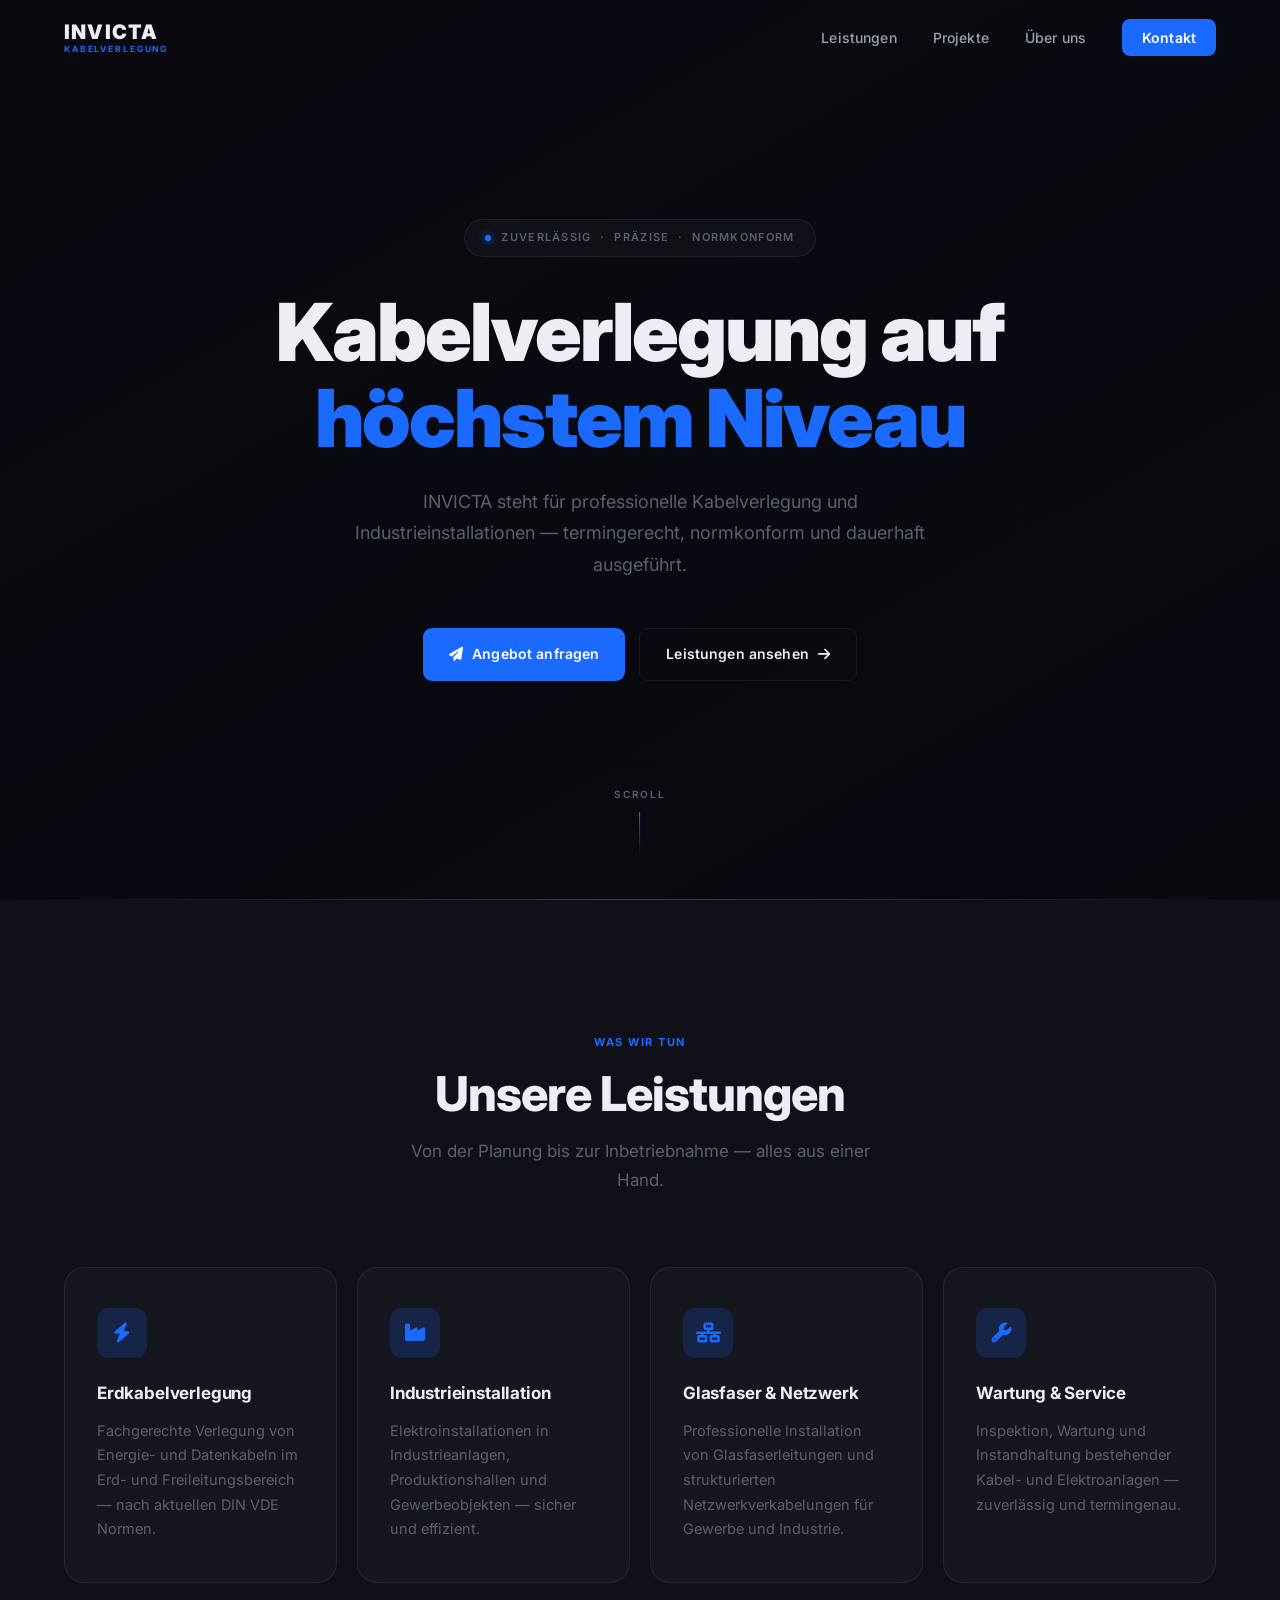
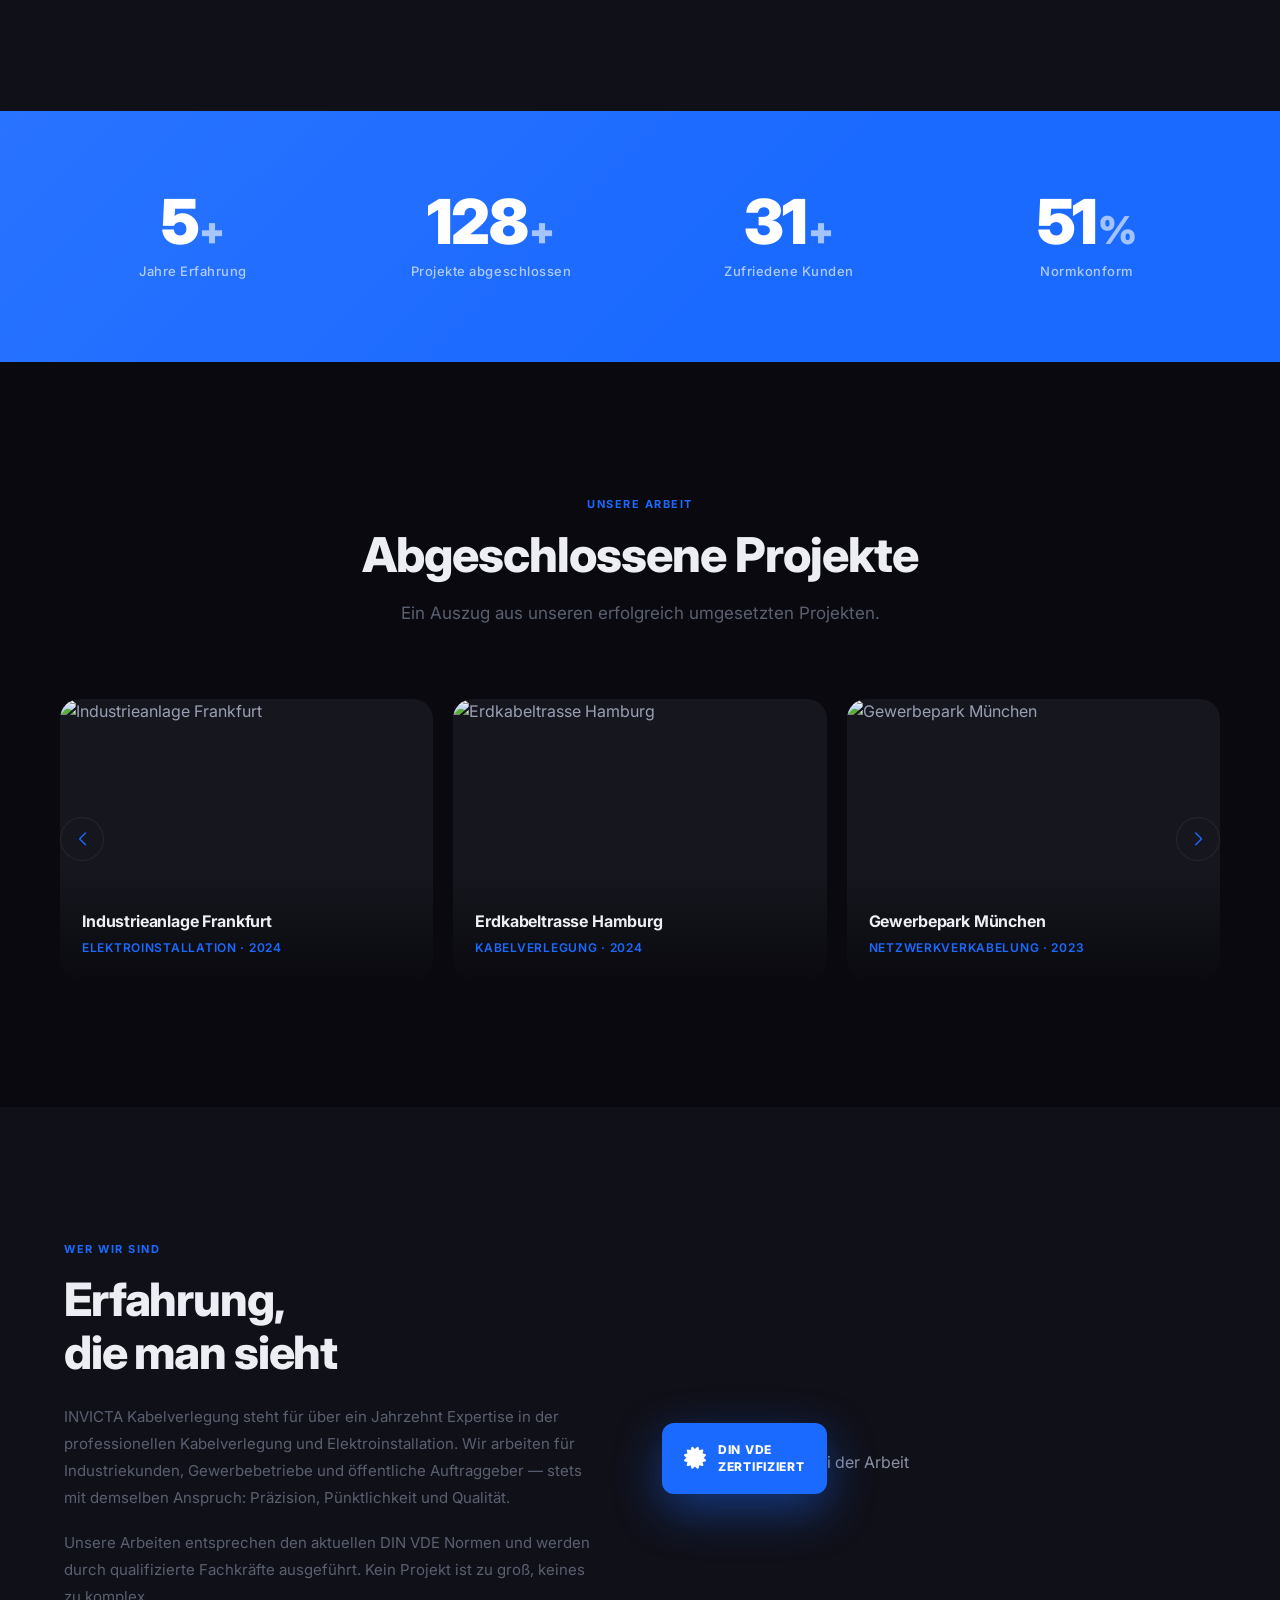
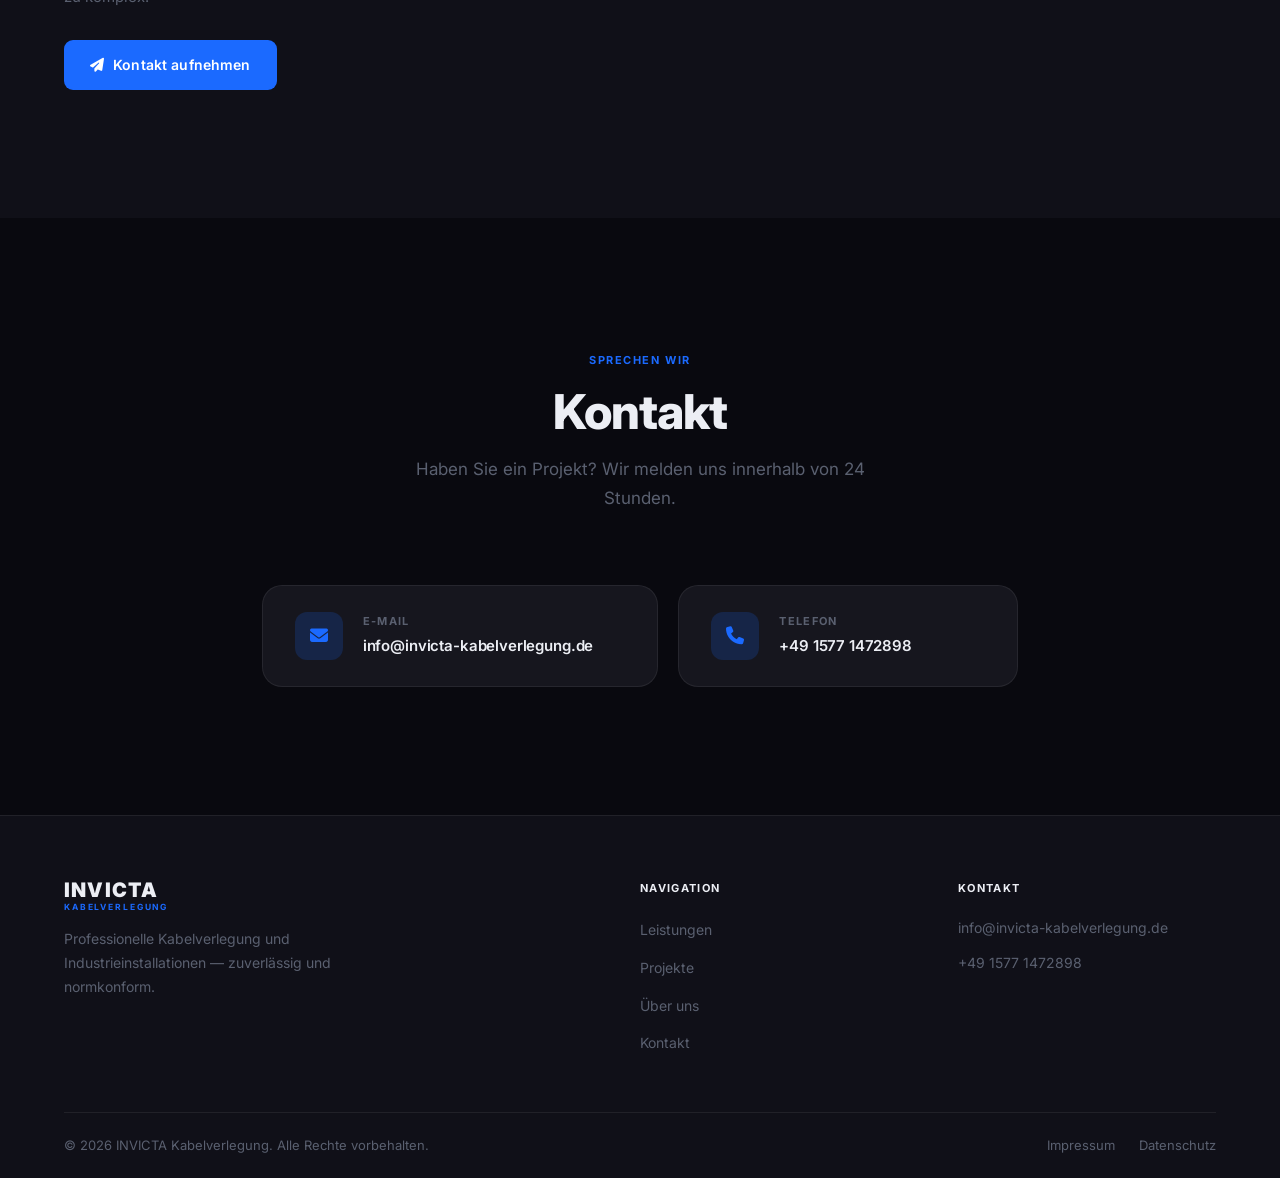
==== index.html @ 8a93f76a "Initial commit: INVICTA Kabelverlegung website" ====
<!DOCTYPE html>
<html lang="de">
<head>
    <meta charset="UTF-8">
    <meta name="viewport" content="width=device-width, initial-scale=1.0">
    <meta name="description" content="INVICTA Kabelverlegung – Professionelle Kabelverlegung und Industrieinstallationen. Zuverlässig, normkonform, präzise.">
    <title>INVICTA Kabelverlegung</title>
    <link rel="preconnect" href="https://fonts.googleapis.com">
    <link rel="preconnect" href="https://fonts.gstatic.com" crossorigin>
    <link href="https://fonts.googleapis.com/css2?family=Inter:ital,opsz,wght@0,14..32,300;0,14..32,400;0,14..32,500;0,14..32,600;0,14..32,700;0,14..32,800;0,14..32,900;1,14..32,400&display=swap" rel="stylesheet">
    <link rel="stylesheet" href="https://cdnjs.cloudflare.com/ajax/libs/font-awesome/6.5.1/css/all.min.css">
    <link rel="stylesheet" href="https://cdn.jsdelivr.net/npm/swiper@11/swiper-bundle.min.css">
    <link rel="stylesheet" href="https://unpkg.com/aos@2.3.4/dist/aos.css">
    <link rel="stylesheet" href="css/styles.css">
</head>
<body>

    <!-- ============================
         NAVBAR
    ============================= -->
    <nav class="navbar" id="navbar">
        <div class="nav-container">
            <a href="#home" class="nav-logo">
                <span class="logo-invicta">INVICTA</span>
                <span class="logo-sub">KABELVERLEGUNG</span>
            </a>
            <ul class="nav-links" id="navLinks">
                <li><a href="#leistungen">Leistungen</a></li>
                <li><a href="#projekte">Projekte</a></li>
                <li><a href="#ueber-uns">Über uns</a></li>
                <li><a href="#kontakt" class="nav-cta">Kontakt</a></li>
            </ul>
            <button class="nav-toggle" id="navToggle" aria-label="Menü öffnen">
                <span></span><span></span><span></span>
            </button>
        </div>
    </nav>

    <!-- ============================
         HERO
    ============================= -->
    <section class="hero" id="home">
        <div class="hero-bg"></div>
        <div class="hero-overlay"></div>
        <div class="hero-content">
            <div class="hero-badge" data-aos="fade-down" data-aos-delay="200">
                <span class="badge-dot"></span>
                Zuverlässig &nbsp;·&nbsp; Präzise &nbsp;·&nbsp; Normkonform
            </div>
            <h1 class="hero-title" data-aos="fade-up" data-aos-delay="400">
                Kabelverlegung auf<br><span class="text-blue">höchstem Niveau</span>
            </h1>
            <p class="hero-sub" data-aos="fade-up" data-aos-delay="600">
                INVICTA steht für professionelle Kabelverlegung und Industrieinstallationen —
                termingerecht, normkonform und dauerhaft ausgeführt.
            </p>
            <div class="hero-actions" data-aos="fade-up" data-aos-delay="800">
                <a href="#kontakt" class="btn btn-primary">
                    <i class="fas fa-paper-plane"></i> Angebot anfragen
                </a>
                <a href="#leistungen" class="btn btn-ghost">
                    Leistungen ansehen <i class="fas fa-arrow-right"></i>
                </a>
            </div>
        </div>
        <div class="hero-scroll-indicator">
            <span>Scroll</span>
            <div class="scroll-line"></div>
        </div>
    </section>

    <!-- ============================
         LEISTUNGEN
    ============================= -->
    <section class="leistungen" id="leistungen">
        <div class="container">
            <div class="section-header" data-aos="fade-up">
                <span class="section-label">Was wir tun</span>
                <h2>Unsere Leistungen</h2>
                <p>Von der Planung bis zur Inbetriebnahme — alles aus einer Hand.</p>
            </div>
            <div class="leistungen-grid">
                <div class="leistung-card" data-aos="fade-up" data-aos-delay="100">
                    <div class="card-icon"><i class="fas fa-bolt"></i></div>
                    <h3>Erdkabelverlegung</h3>
                    <p>Fachgerechte Verlegung von Energie- und Datenkabeln im Erd- und Freileitungsbereich — nach aktuellen DIN VDE Normen.</p>
                </div>
                <div class="leistung-card" data-aos="fade-up" data-aos-delay="200">
                    <div class="card-icon"><i class="fas fa-industry"></i></div>
                    <h3>Industrieinstallation</h3>
                    <p>Elektroinstallationen in Industrieanlagen, Produktionshallen und Gewerbeobjekten — sicher und effizient.</p>
                </div>
                <div class="leistung-card" data-aos="fade-up" data-aos-delay="300">
                    <div class="card-icon"><i class="fas fa-network-wired"></i></div>
                    <h3>Glasfaser & Netzwerk</h3>
                    <p>Professionelle Installation von Glasfaserleitungen und strukturierten Netzwerkverkabelungen für Gewerbe und Industrie.</p>
                </div>
                <div class="leistung-card" data-aos="fade-up" data-aos-delay="400">
                    <div class="card-icon"><i class="fas fa-wrench"></i></div>
                    <h3>Wartung & Service</h3>
                    <p>Inspektion, Wartung und Instandhaltung bestehender Kabel- und Elektroanlagen — zuverlässig und termingenau.</p>
                </div>
            </div>
        </div>
    </section>

    <!-- ============================
         STATS
    ============================= -->
    <section class="stats" id="stats">
        <div class="container">
            <div class="stats-grid">
                <div class="stat-item" data-aos="fade-up" data-aos-delay="100">
                    <div class="stat-top">
                        <span class="stat-number" data-target="10">0</span><span class="stat-suffix">+</span>
                    </div>
                    <span class="stat-label">Jahre Erfahrung</span>
                </div>
                <div class="stat-item" data-aos="fade-up" data-aos-delay="200">
                    <div class="stat-top">
                        <span class="stat-number" data-target="250">0</span><span class="stat-suffix">+</span>
                    </div>
                    <span class="stat-label">Projekte abgeschlossen</span>
                </div>
                <div class="stat-item" data-aos="fade-up" data-aos-delay="300">
                    <div class="stat-top">
                        <span class="stat-number" data-target="60">0</span><span class="stat-suffix">+</span>
                    </div>
                    <span class="stat-label">Zufriedene Kunden</span>
                </div>
                <div class="stat-item" data-aos="fade-up" data-aos-delay="400">
                    <div class="stat-top">
                        <span class="stat-number" data-target="100">0</span><span class="stat-suffix">%</span>
                    </div>
                    <span class="stat-label">Normkonform</span>
                </div>
            </div>
        </div>
    </section>

    <!-- ============================
         PROJEKTE
    ============================= -->
    <section class="projekte" id="projekte">
        <div class="container">
            <div class="section-header" data-aos="fade-up">
                <span class="section-label">Unsere Arbeit</span>
                <h2>Abgeschlossene Projekte</h2>
                <p>Ein Auszug aus unseren erfolgreich umgesetzten Projekten.</p>
            </div>
        </div>
        <div class="projekte-wrapper" data-aos="fade-up" data-aos-delay="200">
            <div class="swiper projekteSwiper">
                <div class="swiper-wrapper">
                    <div class="swiper-slide">
                        <div class="projekt-card">
                            <img src="https://images.unsplash.com/photo-1621905251918-48416bd8575a?w=800&q=80" alt="Industrieanlage Frankfurt" loading="lazy">
                            <div class="projekt-overlay">
                                <h3>Industrieanlage Frankfurt</h3>
                                <p>Elektroinstallation · 2024</p>
                            </div>
                        </div>
                    </div>
                    <div class="swiper-slide">
                        <div class="projekt-card">
                            <img src="https://images.unsplash.com/photo-1558618666-fcd25c85cd64?w=800&q=80" alt="Erdkabeltrasse Hamburg" loading="lazy">
                            <div class="projekt-overlay">
                                <h3>Erdkabeltrasse Hamburg</h3>
                                <p>Kabelverlegung · 2024</p>
                            </div>
                        </div>
                    </div>
                    <div class="swiper-slide">
                        <div class="projekt-card">
                            <img src="https://images.unsplash.com/photo-1504307651254-35680f356dfd?w=800&q=80" alt="Gewerbepark München" loading="lazy">
                            <div class="projekt-overlay">
                                <h3>Gewerbepark München</h3>
                                <p>Netzwerkverkabelung · 2023</p>
                            </div>
                        </div>
                    </div>
                    <div class="swiper-slide">
                        <div class="projekt-card">
                            <img src="https://images.unsplash.com/photo-1581092918056-0c4c3acd3789?w=800&q=80" alt="Produktionshalle Köln" loading="lazy">
                            <div class="projekt-overlay">
                                <h3>Produktionshalle Köln</h3>
                                <p>Industrieinstallation · 2023</p>
                            </div>
                        </div>
                    </div>
                    <div class="swiper-slide">
                        <div class="projekt-card">
                            <img src="https://images.unsplash.com/photo-1565688534245-05d6b5be184a?w=800&q=80" alt="Glasfasernetz Stuttgart" loading="lazy">
                            <div class="projekt-overlay">
                                <h3>Glasfasernetz Stuttgart</h3>
                                <p>Glasfaserinstallation · 2023</p>
                            </div>
                        </div>
                    </div>
                </div>
                <div class="swiper-pagination"></div>
                <div class="swiper-button-next"></div>
                <div class="swiper-button-prev"></div>
            </div>
        </div>
    </section>

    <!-- ============================
         ÜBER UNS
    ============================= -->
    <section class="ueber-uns" id="ueber-uns">
        <div class="container">
            <div class="ueber-grid">
                <div class="ueber-text" data-aos="fade-right">
                    <span class="section-label">Wer wir sind</span>
                    <h2>Erfahrung,<br>die man sieht</h2>
                    <p>INVICTA Kabelverlegung steht für über ein Jahrzehnt Expertise in der professionellen Kabelverlegung und Elektroinstallation. Wir arbeiten für Industriekunden, Gewerbebetriebe und öffentliche Auftraggeber — stets mit demselben Anspruch: Präzision, Pünktlichkeit und Qualität.</p>
                    <p>Unsere Arbeiten entsprechen den aktuellen DIN VDE Normen und werden durch qualifizierte Fachkräfte ausgeführt. Kein Projekt ist zu groß, keines zu komplex.</p>
                    <a href="#kontakt" class="btn btn-primary">
                        <i class="fas fa-paper-plane"></i> Kontakt aufnehmen
                    </a>
                </div>
                <div class="ueber-image" data-aos="fade-left" data-aos-delay="200">
                    <img src="https://images.unsplash.com/photo-1621905252507-b35492cc74b4?w=700&q=80" alt="INVICTA Team bei der Arbeit">
                    <div class="ueber-badge">
                        <i class="fas fa-certificate"></i>
                        <span>DIN VDE<br>Zertifiziert</span>
                    </div>
                </div>
            </div>
        </div>
    </section>

    <!-- ============================
         KONTAKT
    ============================= -->
    <section class="kontakt" id="kontakt">
        <div class="container">
            <div class="section-header" data-aos="fade-up">
                <span class="section-label">Sprechen wir</span>
                <h2>Kontakt</h2>
                <p>Haben Sie ein Projekt? Wir melden uns innerhalb von 24 Stunden.</p>
            </div>
            <div class="kontakt-cards" data-aos="fade-up" data-aos-delay="200">
                <a href="mailto:info@invicta-kabelverlegung.de" class="kontakt-card">
                    <div class="kontakt-icon"><i class="fas fa-envelope"></i></div>
                    <div class="kontakt-info">
                        <span class="kontakt-label">E-Mail</span>
                        <span class="kontakt-value">info@invicta-kabelverlegung.de</span>
                    </div>
                    <i class="fas fa-arrow-right kontakt-arrow"></i>
                </a>
                <a href="tel:+4915771472898" class="kontakt-card">
                    <div class="kontakt-icon"><i class="fas fa-phone"></i></div>
                    <div class="kontakt-info">
                        <span class="kontakt-label">Telefon</span>
                        <span class="kontakt-value">+49 1577 1472898</span>
                    </div>
                    <i class="fas fa-arrow-right kontakt-arrow"></i>
                </a>
            </div>
        </div>
    </section>

    <!-- ============================
         FOOTER
    ============================= -->
    <footer class="footer">
        <div class="container">
            <div class="footer-grid">
                <div class="footer-brand">
                    <div class="nav-logo" style="margin-bottom: 16px;">
                        <span class="logo-invicta">INVICTA</span>
                        <span class="logo-sub">KABELVERLEGUNG</span>
                    </div>
                    <p>Professionelle Kabelverlegung und Industrieinstallationen — zuverlässig und normkonform.</p>
                </div>
                <div class="footer-links">
                    <h4>Navigation</h4>
                    <ul>
                        <li><a href="#leistungen">Leistungen</a></li>
                        <li><a href="#projekte">Projekte</a></li>
                        <li><a href="#ueber-uns">Über uns</a></li>
                        <li><a href="#kontakt">Kontakt</a></li>
                    </ul>
                </div>
                <div class="footer-contact">
                    <h4>Kontakt</h4>
                    <a href="mailto:info@invicta-kabelverlegung.de">info@invicta-kabelverlegung.de</a>
                    <a href="tel:+4915771472898">+49 1577 1472898</a>
                </div>
            </div>
            <div class="footer-bottom">
                <p>© 2026 INVICTA Kabelverlegung. Alle Rechte vorbehalten.</p>
                <div class="footer-legal">
                    <a href="#">Impressum</a>
                    <a href="#">Datenschutz</a>
                </div>
            </div>
        </div>
    </footer>

    <!-- Scripts -->
    <script src="https://cdn.jsdelivr.net/npm/swiper@11/swiper-bundle.min.js"></script>
    <script src="https://unpkg.com/aos@2.3.4/dist/aos.js"></script>
    <script src="js/main.js"></script>
</body>
</html>
---- css/styles.css ----
/* ============================================================
   INVICTA KABELVERLEGUNG — Stylesheet
   ============================================================ */

*, *::before, *::after {
    margin: 0;
    padding: 0;
    box-sizing: border-box;
}

:root {
    --blue:        #1B6AFF;
    --blue-dark:   #1456CC;
    --blue-glow:   rgba(27, 106, 255, 0.18);
    --dark:        #09090F;
    --dark-2:      #101018;
    --dark-3:      #16161E;
    --dark-4:      #1E1E28;
    --white:       #ECEEF4;
    --text:        #9AA0B4;
    --text-muted:  #5A6070;
    --border:      rgba(255, 255, 255, 0.07);
    --radius:      12px;
    --radius-lg:   20px;
    --ease:        cubic-bezier(0.4, 0, 0.2, 1);
}

html { scroll-behavior: smooth; }

body {
    font-family: 'Inter', system-ui, sans-serif;
    background-color: var(--dark);
    color: var(--text);
    line-height: 1.6;
    overflow-x: hidden;
    -webkit-font-smoothing: antialiased;
}

/* ============================================================
   UTILITIES
   ============================================================ */

.container {
    max-width: 1200px;
    margin: 0 auto;
    padding: 0 24px;
}

.text-blue { color: var(--blue); }

.section-label {
    display: inline-block;
    font-size: 11px;
    font-weight: 700;
    letter-spacing: 0.14em;
    text-transform: uppercase;
    color: var(--blue);
    margin-bottom: 14px;
}

.section-header {
    text-align: center;
    margin-bottom: 72px;
}

.section-header h2 {
    font-size: clamp(30px, 4vw, 48px);
    font-weight: 800;
    color: var(--white);
    margin-bottom: 16px;
    line-height: 1.15;
    letter-spacing: -0.02em;
}

.section-header p {
    font-size: 17px;
    color: var(--text-muted);
    max-width: 480px;
    margin: 0 auto;
    line-height: 1.7;
}

.btn {
    display: inline-flex;
    align-items: center;
    gap: 9px;
    padding: 14px 26px;
    border-radius: 9px;
    font-size: 14px;
    font-weight: 600;
    text-decoration: none;
    transition: all 0.25s var(--ease);
    cursor: pointer;
    border: none;
    letter-spacing: 0.01em;
}

.btn-primary {
    background: var(--blue);
    color: #fff;
}

.btn-primary:hover {
    background: var(--blue-dark);
    transform: translateY(-2px);
    box-shadow: 0 10px 36px var(--blue-glow);
}

.btn-ghost {
    background: transparent;
    color: var(--white);
    border: 1px solid var(--border);
}

.btn-ghost:hover {
    border-color: rgba(27, 106, 255, 0.5);
    color: var(--blue);
    transform: translateY(-2px);
}

/* ============================================================
   NAVBAR
   ============================================================ */

.navbar {
    position: fixed;
    top: 0;
    left: 0;
    right: 0;
    z-index: 1000;
    padding: 22px 0;
    transition: all 0.3s var(--ease);
}

.navbar.scrolled {
    background: rgba(9, 9, 15, 0.94);
    backdrop-filter: blur(24px);
    -webkit-backdrop-filter: blur(24px);
    padding: 15px 0;
    border-bottom: 1px solid var(--border);
}

.nav-container {
    max-width: 1200px;
    margin: 0 auto;
    padding: 0 24px;
    display: flex;
    align-items: center;
    justify-content: space-between;
}

.nav-logo {
    text-decoration: none;
    display: flex;
    flex-direction: column;
    line-height: 1;
    gap: 3px;
}

.logo-invicta {
    font-size: 20px;
    font-weight: 900;
    color: var(--white);
    letter-spacing: 0.06em;
}

.logo-sub {
    font-size: 8.5px;
    font-weight: 700;
    letter-spacing: 0.22em;
    color: var(--blue);
    text-transform: uppercase;
}

.nav-links {
    display: flex;
    list-style: none;
    align-items: center;
    gap: 36px;
}

.nav-links a {
    text-decoration: none;
    color: var(--text);
    font-size: 14px;
    font-weight: 500;
    transition: color 0.2s;
    letter-spacing: 0.01em;
}

.nav-links a:hover { color: var(--white); }

.nav-links .nav-cta {
    background: var(--blue);
    color: #fff !important;
    padding: 10px 20px;
    border-radius: 8px;
    font-weight: 600;
}

.nav-links .nav-cta:hover {
    background: var(--blue-dark);
    transform: translateY(-1px);
}

.nav-toggle {
    display: none;
    flex-direction: column;
    gap: 5px;
    background: none;
    border: none;
    cursor: pointer;
    padding: 4px;
}

.nav-toggle span {
    display: block;
    width: 22px;
    height: 2px;
    background: var(--white);
    border-radius: 2px;
    transition: all 0.25s var(--ease);
}

/* ============================================================
   HERO
   ============================================================ */

.hero {
    position: relative;
    min-height: 100vh;
    display: flex;
    align-items: center;
    justify-content: center;
    overflow: hidden;
}

.hero-bg {
    position: absolute;
    inset: 0;
    background:
        url('https://images.unsplash.com/photo-1558618666-fcd25c85cd64?w=1920&q=80')
        center / cover no-repeat;
    background-color: #0d0d1a;
    will-change: transform;
}

.hero-overlay {
    position: absolute;
    inset: 0;
    background: linear-gradient(
        150deg,
        rgba(9, 9, 15, 0.94) 0%,
        rgba(9, 9, 15, 0.78) 50%,
        rgba(9, 9, 15, 0.90) 100%
    );
}

.hero::after {
    content: '';
    position: absolute;
    bottom: 0;
    left: 0;
    right: 0;
    height: 1px;
    background: linear-gradient(90deg, transparent 0%, var(--blue) 50%, transparent 100%);
    opacity: 0.6;
}

.hero-content {
    position: relative;
    z-index: 2;
    text-align: center;
    max-width: 840px;
    padding: 0 24px;
}

.hero-badge {
    display: inline-flex;
    align-items: center;
    gap: 10px;
    font-size: 11px;
    font-weight: 600;
    letter-spacing: 0.12em;
    text-transform: uppercase;
    color: var(--text-muted);
    margin-bottom: 32px;
    padding: 9px 20px;
    border: 1px solid var(--border);
    border-radius: 100px;
    background: rgba(255, 255, 255, 0.03);
    backdrop-filter: blur(8px);
}

.badge-dot {
    width: 6px;
    height: 6px;
    border-radius: 50%;
    background: var(--blue);
    box-shadow: 0 0 8px var(--blue);
    flex-shrink: 0;
    animation: pulse 2.2s ease infinite;
}

@keyframes pulse {
    0%, 100% { opacity: 1; box-shadow: 0 0 8px var(--blue); }
    50%       { opacity: 0.4; box-shadow: 0 0 4px var(--blue); }
}

.hero-title {
    font-size: clamp(40px, 6.5vw, 80px);
    font-weight: 900;
    color: var(--white);
    line-height: 1.08;
    margin-bottom: 24px;
    letter-spacing: -0.025em;
}

.hero-sub {
    font-size: clamp(15px, 1.8vw, 18px);
    color: var(--text-muted);
    margin-bottom: 48px;
    max-width: 580px;
    margin-left: auto;
    margin-right: auto;
    line-height: 1.75;
}

.hero-actions {
    display: flex;
    gap: 14px;
    justify-content: center;
    flex-wrap: wrap;
}

.hero-scroll-indicator {
    position: absolute;
    bottom: 44px;
    left: 50%;
    transform: translateX(-50%);
    display: flex;
    flex-direction: column;
    align-items: center;
    gap: 10px;
    z-index: 2;
}

.hero-scroll-indicator span {
    font-size: 10px;
    letter-spacing: 0.18em;
    text-transform: uppercase;
    color: var(--text-muted);
    font-weight: 600;
}

.scroll-line {
    width: 1px;
    height: 44px;
    background: linear-gradient(to bottom, var(--blue), transparent);
    animation: scrollAnim 2s ease infinite;
    transform-origin: top;
}

@keyframes scrollAnim {
    0%   { transform: scaleY(0); opacity: 1; transform-origin: top; }
    49%  { transform: scaleY(1); opacity: 1; transform-origin: top; }
    50%  { transform: scaleY(1); opacity: 1; transform-origin: bottom; }
    100% { transform: scaleY(0); opacity: 0; transform-origin: bottom; }
}

/* ============================================================
   LEISTUNGEN
   ============================================================ */

.leistungen {
    padding: 128px 0;
    background: var(--dark-2);
}

.leistungen-grid {
    display: grid;
    grid-template-columns: repeat(auto-fit, minmax(260px, 1fr));
    gap: 20px;
}

.leistung-card {
    background: var(--dark-3);
    border: 1px solid var(--border);
    border-radius: var(--radius-lg);
    padding: 40px 32px;
    transition: all 0.3s var(--ease);
    position: relative;
    overflow: hidden;
}

.leistung-card::after {
    content: '';
    position: absolute;
    top: 0;
    left: 0;
    right: 0;
    height: 2px;
    background: linear-gradient(90deg, transparent, var(--blue), transparent);
    opacity: 0;
    transition: opacity 0.3s;
}

.leistung-card:hover {
    border-color: rgba(27, 106, 255, 0.25);
    transform: translateY(-6px);
    box-shadow: 0 28px 64px rgba(0, 0, 0, 0.35);
}

.leistung-card:hover::after { opacity: 1; }

.card-icon {
    width: 50px;
    height: 50px;
    background: var(--blue-glow);
    border-radius: 12px;
    display: flex;
    align-items: center;
    justify-content: center;
    margin-bottom: 22px;
}

.card-icon i {
    font-size: 20px;
    color: var(--blue);
}

.leistung-card h3 {
    font-size: 17px;
    font-weight: 700;
    color: var(--white);
    margin-bottom: 12px;
    letter-spacing: -0.01em;
}

.leistung-card p {
    font-size: 14.5px;
    color: var(--text-muted);
    line-height: 1.7;
}

/* ============================================================
   STATS
   ============================================================ */

.stats {
    padding: 80px 0;
    background: var(--blue);
    position: relative;
    overflow: hidden;
}

.stats::before {
    content: '';
    position: absolute;
    inset: 0;
    background: linear-gradient(135deg, rgba(255,255,255,0.06) 0%, transparent 60%);
}

.stats-grid {
    display: grid;
    grid-template-columns: repeat(4, 1fr);
    gap: 40px;
    position: relative;
}

.stat-item { text-align: center; }

.stat-top {
    display: flex;
    align-items: baseline;
    justify-content: center;
    gap: 2px;
    margin-bottom: 8px;
}

.stat-number {
    font-size: clamp(44px, 5vw, 62px);
    font-weight: 900;
    color: #fff;
    line-height: 1;
    letter-spacing: -0.03em;
}

.stat-suffix {
    font-size: clamp(28px, 3vw, 40px);
    font-weight: 900;
    color: rgba(255, 255, 255, 0.6);
    line-height: 1;
}

.stat-label {
    display: block;
    font-size: 13px;
    font-weight: 500;
    color: rgba(255, 255, 255, 0.65);
    letter-spacing: 0.04em;
}

/* ============================================================
   PROJEKTE
   ============================================================ */

.projekte {
    padding: 128px 0;
    background: var(--dark);
}

.projekte-wrapper {
    position: relative;
    padding: 0 60px;
    margin-top: 0;
}

.projekteSwiper { overflow: hidden; }

.projekt-card {
    border-radius: var(--radius-lg);
    overflow: hidden;
    position: relative;
    aspect-ratio: 4 / 3;
    background: var(--dark-3);
}

.projekt-card img {
    width: 100%;
    height: 100%;
    object-fit: cover;
    transition: transform 0.6s var(--ease);
    display: block;
}

.projekt-card:hover img { transform: scale(1.06); }

.projekt-overlay {
    position: absolute;
    bottom: 0;
    left: 0;
    right: 0;
    padding: 36px 22px 22px;
    background: linear-gradient(to top, rgba(9, 9, 15, 0.96) 0%, transparent 100%);
}

.projekt-overlay h3 {
    font-size: 16px;
    font-weight: 700;
    color: var(--white);
    margin-bottom: 4px;
    letter-spacing: -0.01em;
}

.projekt-overlay p {
    font-size: 12px;
    color: var(--blue);
    font-weight: 600;
    letter-spacing: 0.06em;
    text-transform: uppercase;
}

/* Swiper custom styling */
.swiper-button-next,
.swiper-button-prev {
    color: var(--blue) !important;
    background: var(--dark-3);
    border: 1px solid var(--border);
    width: 44px !important;
    height: 44px !important;
    border-radius: 50%;
    transition: all 0.25s var(--ease);
    top: 50% !important;
}

.swiper-button-next:hover,
.swiper-button-prev:hover {
    background: var(--blue);
    border-color: var(--blue);
    color: #fff !important;
}

.swiper-button-next::after,
.swiper-button-prev::after {
    font-size: 13px !important;
    font-weight: 900;
}

.swiper-button-prev { left: 0 !important; }
.swiper-button-next { right: 0 !important; }

.swiper-pagination { bottom: -40px !important; }

.swiper-pagination-bullet {
    background: var(--text-muted) !important;
    opacity: 1 !important;
}

.swiper-pagination-bullet-active {
    background: var(--blue) !important;
    transform: scale(1.3);
}

/* ============================================================
   ÜBER UNS
   ============================================================ */

.ueber-uns {
    padding: 128px 0;
    background: var(--dark-2);
}

.ueber-grid {
    display: grid;
    grid-template-columns: 1fr 1fr;
    gap: 80px;
    align-items: center;
}

.ueber-text h2 {
    font-size: clamp(30px, 4vw, 46px);
    font-weight: 800;
    color: var(--white);
    margin-bottom: 24px;
    line-height: 1.15;
    letter-spacing: -0.025em;
}

.ueber-text p {
    font-size: 15px;
    color: var(--text-muted);
    line-height: 1.8;
    margin-bottom: 18px;
}

.ueber-text .btn { margin-top: 12px; }

.ueber-image {
    position: relative;
}

.ueber-image img {
    width: 100%;
    border-radius: var(--radius-lg);
    display: block;
    filter: brightness(0.9);
}

.ueber-badge {
    position: absolute;
    bottom: -18px;
    left: -18px;
    background: var(--blue);
    padding: 18px 22px;
    border-radius: var(--radius);
    display: flex;
    align-items: center;
    gap: 12px;
    box-shadow: 0 16px 48px rgba(27, 106, 255, 0.45);
}

.ueber-badge i {
    font-size: 22px;
    color: #fff;
}

.ueber-badge span {
    font-size: 12px;
    font-weight: 800;
    color: #fff;
    line-height: 1.45;
    text-transform: uppercase;
    letter-spacing: 0.06em;
}

/* ============================================================
   KONTAKT
   ============================================================ */

.kontakt {
    padding: 128px 0;
    background: var(--dark);
}

.kontakt-cards {
    display: flex;
    gap: 20px;
    justify-content: center;
    flex-wrap: wrap;
}

.kontakt-card {
    display: flex;
    align-items: center;
    gap: 20px;
    padding: 26px 32px;
    background: var(--dark-3);
    border: 1px solid var(--border);
    border-radius: var(--radius-lg);
    text-decoration: none;
    transition: all 0.3s var(--ease);
    min-width: 340px;
}

.kontakt-card:hover {
    border-color: rgba(27, 106, 255, 0.4);
    transform: translateY(-4px);
    box-shadow: 0 20px 56px rgba(0, 0, 0, 0.3);
}

.kontakt-icon {
    width: 48px;
    height: 48px;
    background: var(--blue-glow);
    border-radius: 12px;
    display: flex;
    align-items: center;
    justify-content: center;
    flex-shrink: 0;
}

.kontakt-icon i {
    font-size: 18px;
    color: var(--blue);
}

.kontakt-info {
    display: flex;
    flex-direction: column;
    gap: 3px;
    flex: 1;
}

.kontakt-label {
    font-size: 11px;
    font-weight: 700;
    text-transform: uppercase;
    letter-spacing: 0.12em;
    color: var(--text-muted);
}

.kontakt-value {
    font-size: 15px;
    font-weight: 600;
    color: var(--white);
    letter-spacing: -0.01em;
}

.kontakt-arrow {
    color: var(--blue);
    font-size: 14px;
    flex-shrink: 0;
    opacity: 0;
    transform: translateX(-4px);
    transition: all 0.25s var(--ease);
}

.kontakt-card:hover .kontakt-arrow {
    opacity: 1;
    transform: translateX(0);
}

/* ============================================================
   FOOTER
   ============================================================ */

.footer {
    background: var(--dark-2);
    border-top: 1px solid var(--border);
    padding: 64px 0 0;
}

.footer-grid {
    display: grid;
    grid-template-columns: 2fr 1fr 1fr;
    gap: 60px;
    padding-bottom: 56px;
    border-bottom: 1px solid var(--border);
}

.footer-brand p {
    font-size: 14px;
    color: var(--text-muted);
    margin-top: 14px;
    line-height: 1.7;
    max-width: 300px;
}

.footer-links h4,
.footer-contact h4 {
    font-size: 11px;
    font-weight: 700;
    color: var(--white);
    text-transform: uppercase;
    letter-spacing: 0.12em;
    margin-bottom: 20px;
}

.footer-links ul {
    list-style: none;
    display: flex;
    flex-direction: column;
    gap: 12px;
}

.footer-links a {
    text-decoration: none;
    color: var(--text-muted);
    font-size: 14px;
    transition: color 0.2s;
}

.footer-links a:hover { color: var(--blue); }

.footer-contact {
    display: flex;
    flex-direction: column;
    gap: 0;
}

.footer-contact a {
    text-decoration: none;
    color: var(--text-muted);
    font-size: 14px;
    transition: color 0.2s;
    margin-bottom: 12px;
    display: block;
}

.footer-contact a:hover { color: var(--blue); }

.footer-bottom {
    display: flex;
    align-items: center;
    justify-content: space-between;
    padding: 22px 0;
}

.footer-bottom p {
    font-size: 13px;
    color: var(--text-muted);
}

.footer-legal {
    display: flex;
    gap: 24px;
}

.footer-legal a {
    font-size: 13px;
    color: var(--text-muted);
    text-decoration: none;
    transition: color 0.2s;
}

.footer-legal a:hover { color: var(--blue); }

/* ============================================================
   RESPONSIVE
   ============================================================ */

@media (max-width: 900px) {
    .ueber-grid { grid-template-columns: 1fr; gap: 48px; }
    .ueber-image { max-width: 520px; }
    .ueber-badge { bottom: -16px; left: 16px; }
}

@media (max-width: 768px) {
    .nav-links {
        display: none;
        position: absolute;
        top: 100%;
        left: 0;
        right: 0;
        background: rgba(9, 9, 15, 0.98);
        backdrop-filter: blur(20px);
        flex-direction: column;
        padding: 24px;
        gap: 18px;
        border-top: 1px solid var(--border);
        align-items: flex-start;
    }

    .nav-links.open { display: flex; }
    .nav-toggle { display: flex; }

    .stats-grid { grid-template-columns: repeat(2, 1fr); gap: 32px; }

    .footer-grid { grid-template-columns: 1fr; gap: 32px; }

    .footer-bottom {
        flex-direction: column;
        gap: 14px;
        text-align: center;
    }

    .projekte-wrapper { padding: 0 50px; }

    .kontakt-card { min-width: 0; width: 100%; max-width: 460px; }
}

@media (max-width: 520px) {
    .hero-title { letter-spacing: -0.015em; }
    .stats-grid { grid-template-columns: repeat(2, 1fr); gap: 24px; }
    .projekte-wrapper { padding: 0 44px; }
    .leistungen-grid { grid-template-columns: 1fr; }
}
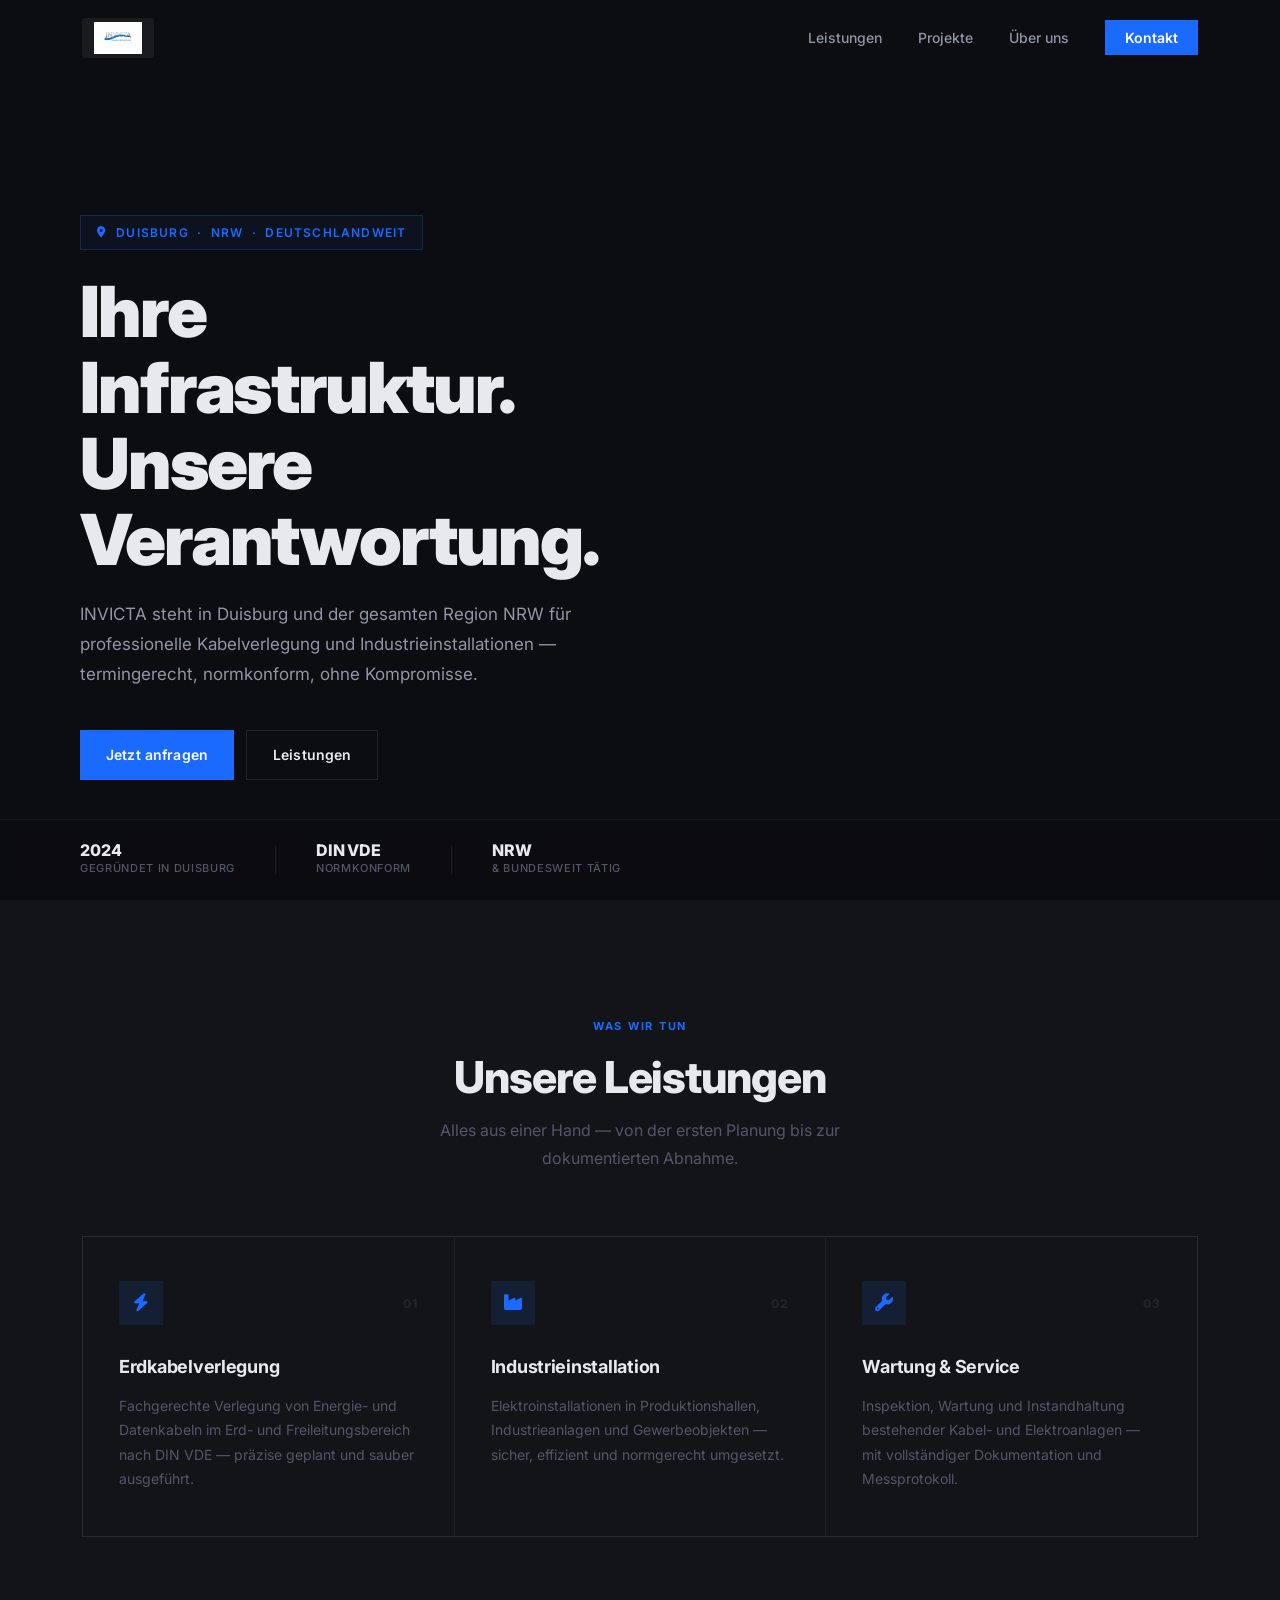
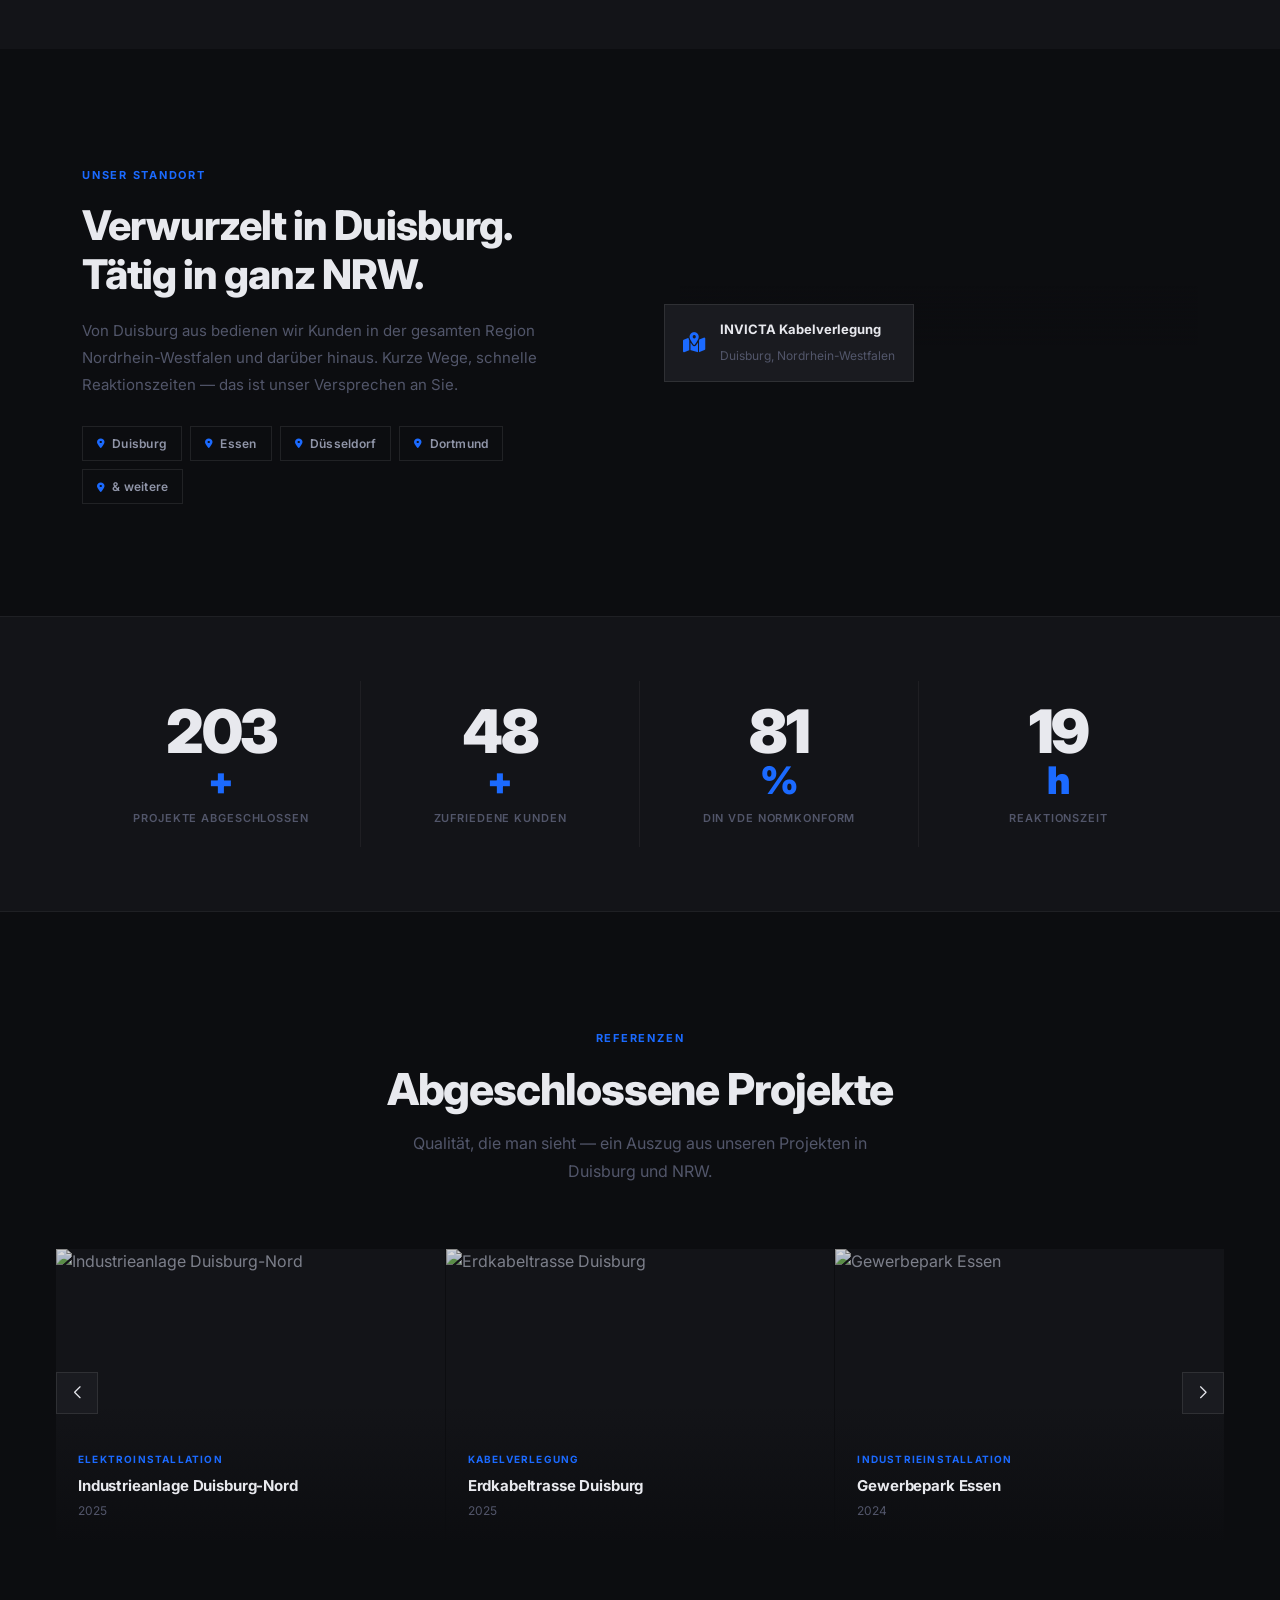
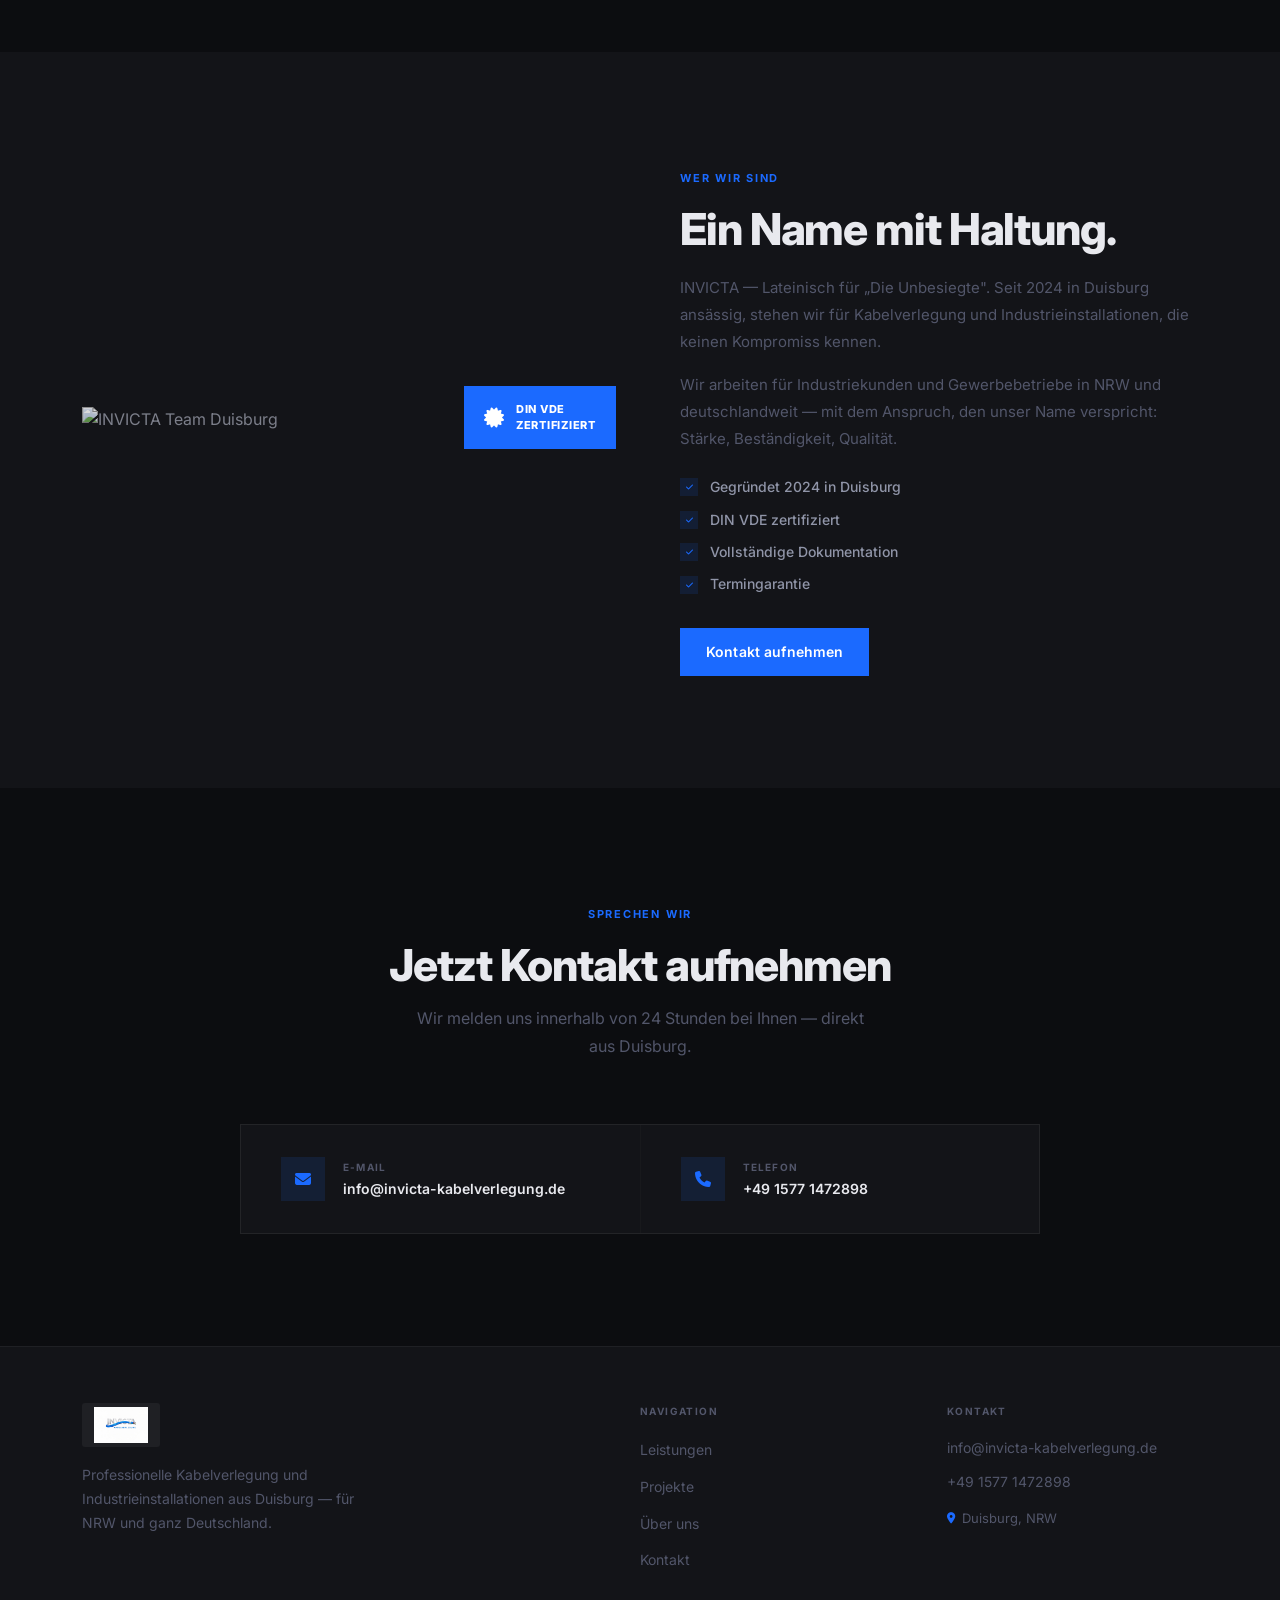
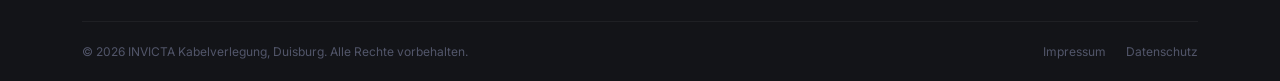
==== commit 47ae4c04: "v3: Industrial dark gray, Duisburg focus" ====
--- a/index.html
+++ b/index.html
@@ -3,11 +3,11 @@
 <head>
     <meta charset="UTF-8">
     <meta name="viewport" content="width=device-width, initial-scale=1.0">
-    <meta name="description" content="INVICTA Kabelverlegung – Professionelle Kabelverlegung und Industrieinstallationen. Zuverlässig, normkonform, präzise.">
-    <title>INVICTA Kabelverlegung</title>
+    <meta name="description" content="INVICTA Kabelverlegung Duisburg – Professionelle Kabelverlegung und Industrieinstallationen in NRW. Zuverlässig, normkonform, präzise.">
+    <title>INVICTA Kabelverlegung – Duisburg</title>
     <link rel="preconnect" href="https://fonts.googleapis.com">
     <link rel="preconnect" href="https://fonts.gstatic.com" crossorigin>
-    <link href="https://fonts.googleapis.com/css2?family=Inter:ital,opsz,wght@0,14..32,300;0,14..32,400;0,14..32,500;0,14..32,600;0,14..32,700;0,14..32,800;0,14..32,900;1,14..32,400&display=swap" rel="stylesheet">
+    <link href="https://fonts.googleapis.com/css2?family=Inter:wght@300;400;500;600;700;800;900&display=swap" rel="stylesheet">
     <link rel="stylesheet" href="https://cdnjs.cloudflare.com/ajax/libs/font-awesome/6.5.1/css/all.min.css">
     <link rel="stylesheet" href="https://cdn.jsdelivr.net/npm/swiper@11/swiper-bundle.min.css">
     <link rel="stylesheet" href="https://unpkg.com/aos@2.3.4/dist/aos.css">
@@ -15,14 +15,11 @@
 </head>
 <body>
 
-    <!-- ============================
-         NAVBAR
-    ============================= -->
+    <!-- NAVBAR -->
     <nav class="navbar" id="navbar">
         <div class="nav-container">
             <a href="#home" class="nav-logo">
-                <span class="logo-invicta">INVICTA</span>
-                <span class="logo-sub">KABELVERLEGUNG</span>
+                <img src="WhatsApp Image 2026-03-28 at 00.36.22.jpeg" alt="INVICTA Kabelverlegung" class="nav-logo-img">
             </a>
             <ul class="nav-links" id="navLinks">
                 <li><a href="#leistungen">Leistungen</a></li>
@@ -30,170 +27,202 @@
                 <li><a href="#ueber-uns">Über uns</a></li>
                 <li><a href="#kontakt" class="nav-cta">Kontakt</a></li>
             </ul>
-            <button class="nav-toggle" id="navToggle" aria-label="Menü öffnen">
+            <button class="nav-toggle" id="navToggle" aria-label="Menü">
                 <span></span><span></span><span></span>
             </button>
         </div>
     </nav>
 
-    <!-- ============================
-         HERO
-    ============================= -->
+    <!-- HERO -->
     <section class="hero" id="home">
         <div class="hero-bg"></div>
         <div class="hero-overlay"></div>
         <div class="hero-content">
-            <div class="hero-badge" data-aos="fade-down" data-aos-delay="200">
-                <span class="badge-dot"></span>
-                Zuverlässig &nbsp;·&nbsp; Präzise &nbsp;·&nbsp; Normkonform
-            </div>
-            <h1 class="hero-title" data-aos="fade-up" data-aos-delay="400">
-                Kabelverlegung auf<br><span class="text-blue">höchstem Niveau</span>
+            <div class="hero-location" data-aos="fade-down" data-aos-delay="100">
+                <i class="fas fa-location-dot"></i>
+                Duisburg &nbsp;·&nbsp; NRW &nbsp;·&nbsp; Deutschlandweit
+            </div>
+            <h1 class="hero-title" data-aos="fade-up" data-aos-delay="250">
+                Ihre Infrastruktur.<br>Unsere Verantwortung.
             </h1>
-            <p class="hero-sub" data-aos="fade-up" data-aos-delay="600">
-                INVICTA steht für professionelle Kabelverlegung und Industrieinstallationen —
-                termingerecht, normkonform und dauerhaft ausgeführt.
+            <p class="hero-sub" data-aos="fade-up" data-aos-delay="400">
+                INVICTA steht in Duisburg und der gesamten Region NRW für
+                professionelle Kabelverlegung und Industrieinstallationen —
+                termingerecht, normkonform, ohne Kompromisse.
             </p>
-            <div class="hero-actions" data-aos="fade-up" data-aos-delay="800">
-                <a href="#kontakt" class="btn btn-primary">
-                    <i class="fas fa-paper-plane"></i> Angebot anfragen
-                </a>
-                <a href="#leistungen" class="btn btn-ghost">
-                    Leistungen ansehen <i class="fas fa-arrow-right"></i>
-                </a>
-            </div>
-        </div>
-        <div class="hero-scroll-indicator">
-            <span>Scroll</span>
-            <div class="scroll-line"></div>
-        </div>
-    </section>
-
-    <!-- ============================
-         LEISTUNGEN
-    ============================= -->
+            <div class="hero-actions" data-aos="fade-up" data-aos-delay="550">
+                <a href="#kontakt" class="btn btn-primary">Jetzt anfragen</a>
+                <a href="#leistungen" class="btn btn-outline">Leistungen</a>
+            </div>
+        </div>
+        <div class="hero-bottom-bar">
+            <div class="hero-stat">
+                <strong>2024</strong><span>Gegründet in Duisburg</span>
+            </div>
+            <div class="hero-stat-divider"></div>
+            <div class="hero-stat">
+                <strong>DIN VDE</strong><span>Normkonform</span>
+            </div>
+            <div class="hero-stat-divider"></div>
+            <div class="hero-stat">
+                <strong>NRW</strong><span>& bundesweit tätig</span>
+            </div>
+        </div>
+    </section>
+
+    <!-- LEISTUNGEN -->
     <section class="leistungen" id="leistungen">
         <div class="container">
             <div class="section-header" data-aos="fade-up">
                 <span class="section-label">Was wir tun</span>
                 <h2>Unsere Leistungen</h2>
-                <p>Von der Planung bis zur Inbetriebnahme — alles aus einer Hand.</p>
+                <p>Alles aus einer Hand — von der ersten Planung bis zur dokumentierten Abnahme.</p>
             </div>
             <div class="leistungen-grid">
                 <div class="leistung-card" data-aos="fade-up" data-aos-delay="100">
-                    <div class="card-icon"><i class="fas fa-bolt"></i></div>
+                    <div class="card-top">
+                        <div class="card-icon"><i class="fas fa-bolt"></i></div>
+                        <span class="card-num">01</span>
+                    </div>
                     <h3>Erdkabelverlegung</h3>
-                    <p>Fachgerechte Verlegung von Energie- und Datenkabeln im Erd- und Freileitungsbereich — nach aktuellen DIN VDE Normen.</p>
+                    <p>Fachgerechte Verlegung von Energie- und Datenkabeln im Erd- und Freileitungsbereich nach DIN VDE — präzise geplant und sauber ausgeführt.</p>
                 </div>
                 <div class="leistung-card" data-aos="fade-up" data-aos-delay="200">
-                    <div class="card-icon"><i class="fas fa-industry"></i></div>
+                    <div class="card-top">
+                        <div class="card-icon"><i class="fas fa-industry"></i></div>
+                        <span class="card-num">02</span>
+                    </div>
                     <h3>Industrieinstallation</h3>
-                    <p>Elektroinstallationen in Industrieanlagen, Produktionshallen und Gewerbeobjekten — sicher und effizient.</p>
+                    <p>Elektroinstallationen in Produktionshallen, Industrieanlagen und Gewerbeobjekten — sicher, effizient und normgerecht umgesetzt.</p>
                 </div>
                 <div class="leistung-card" data-aos="fade-up" data-aos-delay="300">
-                    <div class="card-icon"><i class="fas fa-network-wired"></i></div>
-                    <h3>Glasfaser & Netzwerk</h3>
-                    <p>Professionelle Installation von Glasfaserleitungen und strukturierten Netzwerkverkabelungen für Gewerbe und Industrie.</p>
-                </div>
-                <div class="leistung-card" data-aos="fade-up" data-aos-delay="400">
-                    <div class="card-icon"><i class="fas fa-wrench"></i></div>
+                    <div class="card-top">
+                        <div class="card-icon"><i class="fas fa-wrench"></i></div>
+                        <span class="card-num">03</span>
+                    </div>
                     <h3>Wartung & Service</h3>
-                    <p>Inspektion, Wartung und Instandhaltung bestehender Kabel- und Elektroanlagen — zuverlässig und termingenau.</p>
-                </div>
-            </div>
-        </div>
-    </section>
-
-    <!-- ============================
-         STATS
-    ============================= -->
-    <section class="stats" id="stats">
+                    <p>Inspektion, Wartung und Instandhaltung bestehender Kabel- und Elektroanlagen — mit vollständiger Dokumentation und Messprotokoll.</p>
+                </div>
+            </div>
+        </div>
+    </section>
+
+    <!-- STANDORT -->
+    <section class="standort">
+        <div class="container">
+            <div class="standort-grid">
+                <div class="standort-text" data-aos="fade-right">
+                    <span class="section-label">Unser Standort</span>
+                    <h2>Verwurzelt in Duisburg.<br>Tätig in ganz NRW.</h2>
+                    <p>Von Duisburg aus bedienen wir Kunden in der gesamten Region Nordrhein-Westfalen und darüber hinaus. Kurze Wege, schnelle Reaktionszeiten — das ist unser Versprechen an Sie.</p>
+                    <div class="standort-tags">
+                        <span><i class="fas fa-location-dot"></i> Duisburg</span>
+                        <span><i class="fas fa-location-dot"></i> Essen</span>
+                        <span><i class="fas fa-location-dot"></i> Düsseldorf</span>
+                        <span><i class="fas fa-location-dot"></i> Dortmund</span>
+                        <span><i class="fas fa-location-dot"></i> & weitere</span>
+                    </div>
+                </div>
+                <div class="standort-visual" data-aos="fade-left" data-aos-delay="150">
+                    <div class="standort-card">
+                        <i class="fas fa-map-location-dot"></i>
+                        <div>
+                            <strong>INVICTA Kabelverlegung</strong>
+                            <span>Duisburg, Nordrhein-Westfalen</span>
+                        </div>
+                    </div>
+                    <img src="https://images.unsplash.com/photo-1477959858617-67f85cf4f1df?w=800&q=80" alt="Duisburg Stadtbild">
+                    <div class="standort-overlay">
+                        <span>Duisburg &amp; Umgebung</span>
+                    </div>
+                </div>
+            </div>
+        </div>
+    </section>
+
+    <!-- STATS -->
+    <section class="stats">
         <div class="container">
             <div class="stats-grid">
                 <div class="stat-item" data-aos="fade-up" data-aos-delay="100">
-                    <div class="stat-top">
-                        <span class="stat-number" data-target="10">0</span><span class="stat-suffix">+</span>
-                    </div>
-                    <span class="stat-label">Jahre Erfahrung</span>
+                    <span class="stat-number" data-target="250">0</span><span class="stat-suffix">+</span>
+                    <span class="stat-label">Projekte abgeschlossen</span>
                 </div>
                 <div class="stat-item" data-aos="fade-up" data-aos-delay="200">
-                    <div class="stat-top">
-                        <span class="stat-number" data-target="250">0</span><span class="stat-suffix">+</span>
-                    </div>
-                    <span class="stat-label">Projekte abgeschlossen</span>
+                    <span class="stat-number" data-target="60">0</span><span class="stat-suffix">+</span>
+                    <span class="stat-label">Zufriedene Kunden</span>
                 </div>
                 <div class="stat-item" data-aos="fade-up" data-aos-delay="300">
-                    <div class="stat-top">
-                        <span class="stat-number" data-target="60">0</span><span class="stat-suffix">+</span>
-                    </div>
-                    <span class="stat-label">Zufriedene Kunden</span>
+                    <span class="stat-number" data-target="100">0</span><span class="stat-suffix">%</span>
+                    <span class="stat-label">DIN VDE Normkonform</span>
                 </div>
                 <div class="stat-item" data-aos="fade-up" data-aos-delay="400">
-                    <div class="stat-top">
-                        <span class="stat-number" data-target="100">0</span><span class="stat-suffix">%</span>
-                    </div>
-                    <span class="stat-label">Normkonform</span>
-                </div>
-            </div>
-        </div>
-    </section>
-
-    <!-- ============================
-         PROJEKTE
-    ============================= -->
+                    <span class="stat-number" data-target="24">0</span><span class="stat-suffix">h</span>
+                    <span class="stat-label">Reaktionszeit</span>
+                </div>
+            </div>
+        </div>
+    </section>
+
+    <!-- PROJEKTE -->
     <section class="projekte" id="projekte">
         <div class="container">
             <div class="section-header" data-aos="fade-up">
-                <span class="section-label">Unsere Arbeit</span>
+                <span class="section-label">Referenzen</span>
                 <h2>Abgeschlossene Projekte</h2>
-                <p>Ein Auszug aus unseren erfolgreich umgesetzten Projekten.</p>
-            </div>
-        </div>
-        <div class="projekte-wrapper" data-aos="fade-up" data-aos-delay="200">
+                <p>Qualität, die man sieht — ein Auszug aus unseren Projekten in Duisburg und NRW.</p>
+            </div>
+        </div>
+        <div class="projekte-wrapper" data-aos="fade-up" data-aos-delay="150">
             <div class="swiper projekteSwiper">
                 <div class="swiper-wrapper">
                     <div class="swiper-slide">
                         <div class="projekt-card">
-                            <img src="https://images.unsplash.com/photo-1621905251918-48416bd8575a?w=800&q=80" alt="Industrieanlage Frankfurt" loading="lazy">
-                            <div class="projekt-overlay">
-                                <h3>Industrieanlage Frankfurt</h3>
-                                <p>Elektroinstallation · 2024</p>
-                            </div>
-                        </div>
-                    </div>
-                    <div class="swiper-slide">
-                        <div class="projekt-card">
-                            <img src="https://images.unsplash.com/photo-1558618666-fcd25c85cd64?w=800&q=80" alt="Erdkabeltrasse Hamburg" loading="lazy">
-                            <div class="projekt-overlay">
-                                <h3>Erdkabeltrasse Hamburg</h3>
-                                <p>Kabelverlegung · 2024</p>
-                            </div>
-                        </div>
-                    </div>
-                    <div class="swiper-slide">
-                        <div class="projekt-card">
-                            <img src="https://images.unsplash.com/photo-1504307651254-35680f356dfd?w=800&q=80" alt="Gewerbepark München" loading="lazy">
-                            <div class="projekt-overlay">
-                                <h3>Gewerbepark München</h3>
-                                <p>Netzwerkverkabelung · 2023</p>
-                            </div>
-                        </div>
-                    </div>
-                    <div class="swiper-slide">
-                        <div class="projekt-card">
-                            <img src="https://images.unsplash.com/photo-1581092918056-0c4c3acd3789?w=800&q=80" alt="Produktionshalle Köln" loading="lazy">
-                            <div class="projekt-overlay">
-                                <h3>Produktionshalle Köln</h3>
-                                <p>Industrieinstallation · 2023</p>
-                            </div>
-                        </div>
-                    </div>
-                    <div class="swiper-slide">
-                        <div class="projekt-card">
-                            <img src="https://images.unsplash.com/photo-1565688534245-05d6b5be184a?w=800&q=80" alt="Glasfasernetz Stuttgart" loading="lazy">
-                            <div class="projekt-overlay">
-                                <h3>Glasfasernetz Stuttgart</h3>
-                                <p>Glasfaserinstallation · 2023</p>
+                            <img src="https://images.unsplash.com/photo-1621905251918-48416bd8575a?w=800&q=80" alt="Industrieanlage Duisburg-Nord">
+                            <div class="projekt-overlay">
+                                <span class="projekt-tag">Elektroinstallation</span>
+                                <h3>Industrieanlage Duisburg-Nord</h3>
+                                <p>2025</p>
+                            </div>
+                        </div>
+                    </div>
+                    <div class="swiper-slide">
+                        <div class="projekt-card">
+                            <img src="https://images.unsplash.com/photo-1558618666-fcd25c85cd64?w=800&q=80" alt="Erdkabeltrasse Duisburg">
+                            <div class="projekt-overlay">
+                                <span class="projekt-tag">Kabelverlegung</span>
+                                <h3>Erdkabeltrasse Duisburg</h3>
+                                <p>2025</p>
+                            </div>
+                        </div>
+                    </div>
+                    <div class="swiper-slide">
+                        <div class="projekt-card">
+                            <img src="https://images.unsplash.com/photo-1504307651254-35680f356dfd?w=800&q=80" alt="Gewerbepark Essen">
+                            <div class="projekt-overlay">
+                                <span class="projekt-tag">Industrieinstallation</span>
+                                <h3>Gewerbepark Essen</h3>
+                                <p>2024</p>
+                            </div>
+                        </div>
+                    </div>
+                    <div class="swiper-slide">
+                        <div class="projekt-card">
+                            <img src="https://images.unsplash.com/photo-1581092918056-0c4c3acd3789?w=800&q=80" alt="Produktionshalle Düsseldorf">
+                            <div class="projekt-overlay">
+                                <span class="projekt-tag">Industrieinstallation</span>
+                                <h3>Produktionshalle Düsseldorf</h3>
+                                <p>2024</p>
+                            </div>
+                        </div>
+                    </div>
+                    <div class="swiper-slide">
+                        <div class="projekt-card">
+                            <img src="https://images.unsplash.com/photo-1565688534245-05d6b5be184a?w=800&q=80" alt="Schaltanlagenbau Dortmund">
+                            <div class="projekt-overlay">
+                                <span class="projekt-tag">Schaltanlagenbau</span>
+                                <h3>Schaltanlagenbau Dortmund</h3>
+                                <p>2024</p>
                             </div>
                         </div>
                     </div>
@@ -205,43 +234,43 @@
         </div>
     </section>
 
-    <!-- ============================
-         ÜBER UNS
-    ============================= -->
+    <!-- ÜBER UNS -->
     <section class="ueber-uns" id="ueber-uns">
         <div class="container">
             <div class="ueber-grid">
-                <div class="ueber-text" data-aos="fade-right">
-                    <span class="section-label">Wer wir sind</span>
-                    <h2>Erfahrung,<br>die man sieht</h2>
-                    <p>INVICTA Kabelverlegung steht für über ein Jahrzehnt Expertise in der professionellen Kabelverlegung und Elektroinstallation. Wir arbeiten für Industriekunden, Gewerbebetriebe und öffentliche Auftraggeber — stets mit demselben Anspruch: Präzision, Pünktlichkeit und Qualität.</p>
-                    <p>Unsere Arbeiten entsprechen den aktuellen DIN VDE Normen und werden durch qualifizierte Fachkräfte ausgeführt. Kein Projekt ist zu groß, keines zu komplex.</p>
-                    <a href="#kontakt" class="btn btn-primary">
-                        <i class="fas fa-paper-plane"></i> Kontakt aufnehmen
-                    </a>
-                </div>
-                <div class="ueber-image" data-aos="fade-left" data-aos-delay="200">
-                    <img src="https://images.unsplash.com/photo-1621905252507-b35492cc74b4?w=700&q=80" alt="INVICTA Team bei der Arbeit">
+                <div class="ueber-image" data-aos="fade-right">
+                    <img src="https://images.unsplash.com/photo-1621905252507-b35492cc74b4?w=700&q=80" alt="INVICTA Team Duisburg">
                     <div class="ueber-badge">
                         <i class="fas fa-certificate"></i>
                         <span>DIN VDE<br>Zertifiziert</span>
                     </div>
                 </div>
-            </div>
-        </div>
-    </section>
-
-    <!-- ============================
-         KONTAKT
-    ============================= -->
+                <div class="ueber-text" data-aos="fade-left" data-aos-delay="150">
+                    <span class="section-label">Wer wir sind</span>
+                    <h2>Ein Name mit Haltung.</h2>
+                    <p>INVICTA — Lateinisch für „Die Unbesiegte". Seit 2024 in Duisburg ansässig, stehen wir für Kabelverlegung und Industrieinstallationen, die keinen Kompromiss kennen.</p>
+                    <p>Wir arbeiten für Industriekunden und Gewerbebetriebe in NRW und deutschlandweit — mit dem Anspruch, den unser Name verspricht: Stärke, Beständigkeit, Qualität.</p>
+                    <ul class="ueber-list">
+                        <li><i class="fas fa-check"></i> Gegründet 2024 in Duisburg</li>
+                        <li><i class="fas fa-check"></i> DIN VDE zertifiziert</li>
+                        <li><i class="fas fa-check"></i> Vollständige Dokumentation</li>
+                        <li><i class="fas fa-check"></i> Termingarantie</li>
+                    </ul>
+                    <a href="#kontakt" class="btn btn-primary">Kontakt aufnehmen</a>
+                </div>
+            </div>
+        </div>
+    </section>
+
+    <!-- KONTAKT -->
     <section class="kontakt" id="kontakt">
         <div class="container">
             <div class="section-header" data-aos="fade-up">
                 <span class="section-label">Sprechen wir</span>
-                <h2>Kontakt</h2>
-                <p>Haben Sie ein Projekt? Wir melden uns innerhalb von 24 Stunden.</p>
-            </div>
-            <div class="kontakt-cards" data-aos="fade-up" data-aos-delay="200">
+                <h2>Jetzt Kontakt aufnehmen</h2>
+                <p>Wir melden uns innerhalb von 24 Stunden bei Ihnen — direkt aus Duisburg.</p>
+            </div>
+            <div class="kontakt-cards" data-aos="fade-up" data-aos-delay="150">
                 <a href="mailto:info@invicta-kabelverlegung.de" class="kontakt-card">
                     <div class="kontakt-icon"><i class="fas fa-envelope"></i></div>
                     <div class="kontakt-info">
@@ -262,18 +291,13 @@
         </div>
     </section>
 
-    <!-- ============================
-         FOOTER
-    ============================= -->
+    <!-- FOOTER -->
     <footer class="footer">
         <div class="container">
             <div class="footer-grid">
                 <div class="footer-brand">
-                    <div class="nav-logo" style="margin-bottom: 16px;">
-                        <span class="logo-invicta">INVICTA</span>
-                        <span class="logo-sub">KABELVERLEGUNG</span>
-                    </div>
-                    <p>Professionelle Kabelverlegung und Industrieinstallationen — zuverlässig und normkonform.</p>
+                    <img src="WhatsApp Image 2026-03-28 at 00.36.22.jpeg" alt="INVICTA" class="footer-logo-img">
+                    <p>Professionelle Kabelverlegung und Industrieinstallationen aus Duisburg — für NRW und ganz Deutschland.</p>
                 </div>
                 <div class="footer-links">
                     <h4>Navigation</h4>
@@ -288,10 +312,11 @@
                     <h4>Kontakt</h4>
                     <a href="mailto:info@invicta-kabelverlegung.de">info@invicta-kabelverlegung.de</a>
                     <a href="tel:+4915771472898">+49 1577 1472898</a>
+                    <span class="footer-location"><i class="fas fa-location-dot"></i> Duisburg, NRW</span>
                 </div>
             </div>
             <div class="footer-bottom">
-                <p>© 2026 INVICTA Kabelverlegung. Alle Rechte vorbehalten.</p>
+                <p>© 2026 INVICTA Kabelverlegung, Duisburg. Alle Rechte vorbehalten.</p>
                 <div class="footer-legal">
                     <a href="#">Impressum</a>
                     <a href="#">Datenschutz</a>
@@ -300,7 +325,6 @@
         </div>
     </footer>
 
-    <!-- Scripts -->
     <script src="https://cdn.jsdelivr.net/npm/swiper@11/swiper-bundle.min.js"></script>
     <script src="https://unpkg.com/aos@2.3.4/dist/aos.js"></script>
     <script src="js/main.js"></script>
--- a/css/styles.css
+++ b/css/styles.css
@@ -1,35 +1,30 @@
 /* ============================================================
-   INVICTA KABELVERLEGUNG — Stylesheet
-   ============================================================ */
-
-*, *::before, *::after {
-    margin: 0;
-    padding: 0;
-    box-sizing: border-box;
-}
+   INVICTA KABELVERLEGUNG — Stylesheet v3
+   Theme: Industrial Dark Gray · Duisburg
+   ============================================================ */
+
+*, *::before, *::after { margin: 0; padding: 0; box-sizing: border-box; }
 
 :root {
-    --blue:        #1B6AFF;
-    --blue-dark:   #1456CC;
-    --blue-glow:   rgba(27, 106, 255, 0.18);
-    --dark:        #09090F;
-    --dark-2:      #101018;
-    --dark-3:      #16161E;
-    --dark-4:      #1E1E28;
-    --white:       #ECEEF4;
-    --text:        #9AA0B4;
-    --text-muted:  #5A6070;
-    --border:      rgba(255, 255, 255, 0.07);
-    --radius:      12px;
-    --radius-lg:   20px;
-    --ease:        cubic-bezier(0.4, 0, 0.2, 1);
+    --bg:         #0C0D10;
+    --bg-2:       #131418;
+    --bg-3:       #1A1B20;
+    --bg-4:       #222428;
+    --white:      #E8E9EE;
+    --text:       #9095A8;
+    --text-muted: #52566A;
+    --blue:       #1B6AFF;
+    --blue-dim:   rgba(27, 106, 255, 0.12);
+    --border:     rgba(255, 255, 255, 0.05);
+    --border-2:   rgba(255, 255, 255, 0.09);
+    --ease:       cubic-bezier(0.4, 0, 0.2, 1);
 }
 
 html { scroll-behavior: smooth; }
 
 body {
     font-family: 'Inter', system-ui, sans-serif;
-    background-color: var(--dark);
+    background: var(--bg);
     color: var(--text);
     line-height: 1.6;
     overflow-x: hidden;
@@ -40,56 +35,46 @@
    UTILITIES
    ============================================================ */
 
-.container {
-    max-width: 1200px;
-    margin: 0 auto;
-    padding: 0 24px;
-}
-
-.text-blue { color: var(--blue); }
+.container { max-width: 1180px; margin: 0 auto; padding: 0 32px; }
 
 .section-label {
     display: inline-block;
     font-size: 11px;
     font-weight: 700;
-    letter-spacing: 0.14em;
+    letter-spacing: 0.16em;
     text-transform: uppercase;
     color: var(--blue);
+    margin-bottom: 16px;
+}
+
+.section-header { text-align: center; margin-bottom: 64px; }
+
+.section-header h2 {
+    font-size: clamp(28px, 3.5vw, 44px);
+    font-weight: 800;
+    color: var(--white);
     margin-bottom: 14px;
-}
-
-.section-header {
-    text-align: center;
-    margin-bottom: 72px;
-}
-
-.section-header h2 {
-    font-size: clamp(30px, 4vw, 48px);
-    font-weight: 800;
-    color: var(--white);
-    margin-bottom: 16px;
     line-height: 1.15;
-    letter-spacing: -0.02em;
+    letter-spacing: -0.025em;
 }
 
 .section-header p {
-    font-size: 17px;
-    color: var(--text-muted);
-    max-width: 480px;
+    font-size: 16px;
+    color: var(--text-muted);
+    max-width: 460px;
     margin: 0 auto;
-    line-height: 1.7;
+    line-height: 1.75;
 }
 
 .btn {
     display: inline-flex;
     align-items: center;
-    gap: 9px;
-    padding: 14px 26px;
-    border-radius: 9px;
+    gap: 8px;
+    padding: 13px 26px;
     font-size: 14px;
     font-weight: 600;
     text-decoration: none;
-    transition: all 0.25s var(--ease);
+    transition: all 0.22s var(--ease);
     cursor: pointer;
     border: none;
     letter-spacing: 0.01em;
@@ -101,20 +86,20 @@
 }
 
 .btn-primary:hover {
-    background: var(--blue-dark);
+    background: #1456D6;
     transform: translateY(-2px);
-    box-shadow: 0 10px 36px var(--blue-glow);
-}
-
-.btn-ghost {
+    box-shadow: 0 8px 28px rgba(27, 106, 255, 0.3);
+}
+
+.btn-outline {
     background: transparent;
     color: var(--white);
-    border: 1px solid var(--border);
-}
-
-.btn-ghost:hover {
-    border-color: rgba(27, 106, 255, 0.5);
-    color: var(--blue);
+    border: 1px solid var(--border-2);
+}
+
+.btn-outline:hover {
+    border-color: rgba(255,255,255,0.3);
+    color: #fff;
     transform: translateY(-2px);
 }
 
@@ -124,52 +109,39 @@
 
 .navbar {
     position: fixed;
-    top: 0;
-    left: 0;
-    right: 0;
+    top: 0; left: 0; right: 0;
     z-index: 1000;
-    padding: 22px 0;
+    padding: 18px 0;
     transition: all 0.3s var(--ease);
 }
 
 .navbar.scrolled {
-    background: rgba(9, 9, 15, 0.94);
-    backdrop-filter: blur(24px);
-    -webkit-backdrop-filter: blur(24px);
-    padding: 15px 0;
+    background: rgba(12, 13, 16, 0.92);
+    backdrop-filter: blur(20px);
+    -webkit-backdrop-filter: blur(20px);
+    padding: 12px 0;
     border-bottom: 1px solid var(--border);
 }
 
 .nav-container {
-    max-width: 1200px;
+    max-width: 1180px;
     margin: 0 auto;
-    padding: 0 24px;
+    padding: 0 32px;
     display: flex;
     align-items: center;
     justify-content: space-between;
 }
 
-.nav-logo {
-    text-decoration: none;
-    display: flex;
-    flex-direction: column;
-    line-height: 1;
-    gap: 3px;
-}
-
-.logo-invicta {
-    font-size: 20px;
-    font-weight: 900;
-    color: var(--white);
-    letter-spacing: 0.06em;
-}
-
-.logo-sub {
-    font-size: 8.5px;
-    font-weight: 700;
-    letter-spacing: 0.22em;
-    color: var(--blue);
-    text-transform: uppercase;
+.nav-logo { text-decoration: none; }
+
+.nav-logo-img {
+    height: 40px;
+    width: auto;
+    display: block;
+    /* On dark bg: show logo on a subtle dark pill */
+    background: rgba(255,255,255,0.06);
+    padding: 4px 12px;
+    border-radius: 4px;
 }
 
 .nav-links {
@@ -185,7 +157,6 @@
     font-size: 14px;
     font-weight: 500;
     transition: color 0.2s;
-    letter-spacing: 0.01em;
 }
 
 .nav-links a:hover { color: var(--white); }
@@ -193,13 +164,12 @@
 .nav-links .nav-cta {
     background: var(--blue);
     color: #fff !important;
-    padding: 10px 20px;
-    border-radius: 8px;
+    padding: 9px 20px;
     font-weight: 600;
 }
 
 .nav-links .nav-cta:hover {
-    background: var(--blue-dark);
+    background: #1456D6;
     transform: translateY(-1px);
 }
 
@@ -216,9 +186,8 @@
 .nav-toggle span {
     display: block;
     width: 22px;
-    height: 2px;
+    height: 1.5px;
     background: var(--white);
-    border-radius: 2px;
     transition: all 0.25s var(--ease);
 }
 
@@ -230,7 +199,7 @@
     position: relative;
     min-height: 100vh;
     display: flex;
-    align-items: center;
+    flex-direction: column;
     justify-content: center;
     overflow: hidden;
 }
@@ -239,156 +208,141 @@
     position: absolute;
     inset: 0;
     background:
-        url('https://images.unsplash.com/photo-1558618666-fcd25c85cd64?w=1920&q=80')
+        url('https://images.unsplash.com/photo-1504307651254-35680f356dfd?w=1920&q=80')
         center / cover no-repeat;
-    background-color: #0d0d1a;
-    will-change: transform;
+    background-color: #0c0d10;
+    transform: scale(1.04);
+    transition: transform 8s ease;
 }
 
 .hero-overlay {
     position: absolute;
     inset: 0;
     background: linear-gradient(
-        150deg,
-        rgba(9, 9, 15, 0.94) 0%,
-        rgba(9, 9, 15, 0.78) 50%,
-        rgba(9, 9, 15, 0.90) 100%
+        160deg,
+        rgba(12, 13, 16, 0.93) 0%,
+        rgba(12, 13, 16, 0.75) 55%,
+        rgba(12, 13, 16, 0.88) 100%
     );
 }
 
-.hero::after {
+/* Subtle blue vignette bottom-left */
+.hero::before {
     content: '';
+    position: absolute;
+    bottom: -10%;
+    left: -5%;
+    width: 50%;
+    height: 60%;
+    background: radial-gradient(ellipse, rgba(27, 106, 255, 0.08) 0%, transparent 65%);
+    pointer-events: none;
+}
+
+.hero-content {
+    position: relative;
+    z-index: 2;
+    max-width: 720px;
+    padding: 0 80px;
+    margin-top: auto;
+    padding-top: 120px;
+    padding-bottom: 120px;
+}
+
+.hero-location {
+    display: inline-flex;
+    align-items: center;
+    gap: 10px;
+    font-size: 12px;
+    font-weight: 600;
+    letter-spacing: 0.1em;
+    text-transform: uppercase;
+    color: var(--blue);
+    margin-bottom: 24px;
+    padding: 7px 16px;
+    border: 1px solid rgba(27, 106, 255, 0.25);
+    background: rgba(27, 106, 255, 0.06);
+}
+
+.hero-location i { font-size: 11px; }
+
+.hero-title {
+    font-size: clamp(38px, 5.5vw, 72px);
+    font-weight: 900;
+    color: var(--white);
+    line-height: 1.08;
+    letter-spacing: -0.03em;
+    margin-bottom: 22px;
+}
+
+.hero-sub {
+    font-size: 17px;
+    color: var(--text);
+    line-height: 1.75;
+    margin-bottom: 40px;
+    max-width: 540px;
+}
+
+.hero-actions { display: flex; gap: 12px; flex-wrap: wrap; }
+
+/* Bottom info bar */
+.hero-bottom-bar {
     position: absolute;
     bottom: 0;
     left: 0;
     right: 0;
-    height: 1px;
-    background: linear-gradient(90deg, transparent 0%, var(--blue) 50%, transparent 100%);
-    opacity: 0.6;
-}
-
-.hero-content {
-    position: relative;
     z-index: 2;
-    text-align: center;
-    max-width: 840px;
-    padding: 0 24px;
-}
-
-.hero-badge {
-    display: inline-flex;
-    align-items: center;
-    gap: 10px;
+    display: flex;
+    align-items: center;
+    padding: 22px 80px;
+    border-top: 1px solid var(--border);
+    background: rgba(12, 13, 16, 0.5);
+    backdrop-filter: blur(12px);
+    gap: 40px;
+}
+
+.hero-stat { display: flex; flex-direction: column; gap: 2px; }
+
+.hero-stat strong {
+    font-size: 16px;
+    font-weight: 800;
+    color: var(--white);
+    letter-spacing: -0.01em;
+    line-height: 1;
+}
+
+.hero-stat span {
     font-size: 11px;
-    font-weight: 600;
-    letter-spacing: 0.12em;
+    color: var(--text-muted);
+    font-weight: 500;
+    letter-spacing: 0.06em;
     text-transform: uppercase;
-    color: var(--text-muted);
-    margin-bottom: 32px;
-    padding: 9px 20px;
-    border: 1px solid var(--border);
-    border-radius: 100px;
-    background: rgba(255, 255, 255, 0.03);
-    backdrop-filter: blur(8px);
-}
-
-.badge-dot {
-    width: 6px;
-    height: 6px;
-    border-radius: 50%;
-    background: var(--blue);
-    box-shadow: 0 0 8px var(--blue);
+}
+
+.hero-stat-divider {
+    width: 1px;
+    height: 28px;
+    background: var(--border-2);
     flex-shrink: 0;
-    animation: pulse 2.2s ease infinite;
-}
-
-@keyframes pulse {
-    0%, 100% { opacity: 1; box-shadow: 0 0 8px var(--blue); }
-    50%       { opacity: 0.4; box-shadow: 0 0 4px var(--blue); }
-}
-
-.hero-title {
-    font-size: clamp(40px, 6.5vw, 80px);
-    font-weight: 900;
-    color: var(--white);
-    line-height: 1.08;
-    margin-bottom: 24px;
-    letter-spacing: -0.025em;
-}
-
-.hero-sub {
-    font-size: clamp(15px, 1.8vw, 18px);
-    color: var(--text-muted);
-    margin-bottom: 48px;
-    max-width: 580px;
-    margin-left: auto;
-    margin-right: auto;
-    line-height: 1.75;
-}
-
-.hero-actions {
-    display: flex;
-    gap: 14px;
-    justify-content: center;
-    flex-wrap: wrap;
-}
-
-.hero-scroll-indicator {
-    position: absolute;
-    bottom: 44px;
-    left: 50%;
-    transform: translateX(-50%);
-    display: flex;
-    flex-direction: column;
-    align-items: center;
-    gap: 10px;
-    z-index: 2;
-}
-
-.hero-scroll-indicator span {
-    font-size: 10px;
-    letter-spacing: 0.18em;
-    text-transform: uppercase;
-    color: var(--text-muted);
-    font-weight: 600;
-}
-
-.scroll-line {
-    width: 1px;
-    height: 44px;
-    background: linear-gradient(to bottom, var(--blue), transparent);
-    animation: scrollAnim 2s ease infinite;
-    transform-origin: top;
-}
-
-@keyframes scrollAnim {
-    0%   { transform: scaleY(0); opacity: 1; transform-origin: top; }
-    49%  { transform: scaleY(1); opacity: 1; transform-origin: top; }
-    50%  { transform: scaleY(1); opacity: 1; transform-origin: bottom; }
-    100% { transform: scaleY(0); opacity: 0; transform-origin: bottom; }
 }
 
 /* ============================================================
    LEISTUNGEN
    ============================================================ */
 
-.leistungen {
-    padding: 128px 0;
-    background: var(--dark-2);
-}
+.leistungen { padding: 112px 0; background: var(--bg-2); }
 
 .leistungen-grid {
     display: grid;
-    grid-template-columns: repeat(auto-fit, minmax(260px, 1fr));
-    gap: 20px;
+    grid-template-columns: repeat(3, 1fr);
+    gap: 1px;
+    background: var(--border);
+    border: 1px solid var(--border);
 }
 
 .leistung-card {
-    background: var(--dark-3);
-    border: 1px solid var(--border);
-    border-radius: var(--radius-lg);
-    padding: 40px 32px;
-    transition: all 0.3s var(--ease);
+    background: var(--bg-2);
+    padding: 44px 36px;
+    transition: background 0.25s var(--ease);
     position: relative;
     overflow: hidden;
 }
@@ -396,51 +350,172 @@
 .leistung-card::after {
     content: '';
     position: absolute;
-    top: 0;
-    left: 0;
-    right: 0;
+    bottom: 0; left: 0; right: 0;
     height: 2px;
-    background: linear-gradient(90deg, transparent, var(--blue), transparent);
-    opacity: 0;
-    transition: opacity 0.3s;
-}
-
-.leistung-card:hover {
-    border-color: rgba(27, 106, 255, 0.25);
-    transform: translateY(-6px);
-    box-shadow: 0 28px 64px rgba(0, 0, 0, 0.35);
-}
-
-.leistung-card:hover::after { opacity: 1; }
+    background: var(--blue);
+    transform: scaleX(0);
+    transform-origin: left;
+    transition: transform 0.35s var(--ease);
+}
+
+.leistung-card:hover { background: var(--bg-3); }
+.leistung-card:hover::after { transform: scaleX(1); }
+
+.card-top {
+    display: flex;
+    align-items: center;
+    justify-content: space-between;
+    margin-bottom: 28px;
+}
 
 .card-icon {
-    width: 50px;
-    height: 50px;
-    background: var(--blue-glow);
-    border-radius: 12px;
+    width: 44px;
+    height: 44px;
+    background: var(--blue-dim);
     display: flex;
     align-items: center;
     justify-content: center;
-    margin-bottom: 22px;
-}
+    transition: background 0.25s;
+}
+
+.leistung-card:hover .card-icon { background: var(--blue); }
 
 .card-icon i {
-    font-size: 20px;
+    font-size: 18px;
     color: var(--blue);
+    transition: color 0.25s;
+}
+
+.leistung-card:hover .card-icon i { color: #fff; }
+
+.card-num {
+    font-size: 12px;
+    font-weight: 800;
+    color: var(--bg-4);
+    letter-spacing: 0.08em;
 }
 
 .leistung-card h3 {
-    font-size: 17px;
+    font-size: 18px;
     font-weight: 700;
     color: var(--white);
     margin-bottom: 12px;
-    letter-spacing: -0.01em;
+    letter-spacing: -0.015em;
 }
 
 .leistung-card p {
-    font-size: 14.5px;
-    color: var(--text-muted);
-    line-height: 1.7;
+    font-size: 14px;
+    color: var(--text-muted);
+    line-height: 1.75;
+}
+
+/* ============================================================
+   STANDORT
+   ============================================================ */
+
+.standort { padding: 112px 0; background: var(--bg); }
+
+.standort-grid {
+    display: grid;
+    grid-template-columns: 1fr 1fr;
+    gap: 80px;
+    align-items: center;
+}
+
+.standort-text h2 {
+    font-size: clamp(26px, 3.2vw, 42px);
+    font-weight: 800;
+    color: var(--white);
+    margin-bottom: 18px;
+    line-height: 1.2;
+    letter-spacing: -0.025em;
+}
+
+.standort-text p {
+    font-size: 15px;
+    color: var(--text-muted);
+    line-height: 1.8;
+    margin-bottom: 28px;
+}
+
+.standort-tags {
+    display: flex;
+    flex-wrap: wrap;
+    gap: 8px;
+}
+
+.standort-tags span {
+    display: inline-flex;
+    align-items: center;
+    gap: 7px;
+    font-size: 12px;
+    font-weight: 600;
+    color: var(--text);
+    padding: 7px 14px;
+    border: 1px solid var(--border-2);
+    letter-spacing: 0.02em;
+    transition: all 0.2s;
+}
+
+.standort-tags span i { color: var(--blue); font-size: 10px; }
+
+.standort-tags span:hover {
+    border-color: rgba(27, 106, 255, 0.3);
+    color: var(--white);
+}
+
+.standort-visual { position: relative; }
+
+.standort-card {
+    position: absolute;
+    top: -16px;
+    left: -16px;
+    z-index: 2;
+    background: var(--bg-3);
+    border: 1px solid var(--border-2);
+    padding: 14px 18px;
+    display: flex;
+    align-items: center;
+    gap: 14px;
+    backdrop-filter: blur(12px);
+}
+
+.standort-card i { font-size: 20px; color: var(--blue); flex-shrink: 0; }
+
+.standort-card strong {
+    display: block;
+    font-size: 13px;
+    font-weight: 700;
+    color: var(--white);
+    margin-bottom: 2px;
+}
+
+.standort-card span {
+    font-size: 12px;
+    color: var(--text-muted);
+}
+
+.standort-visual img {
+    width: 100%;
+    display: block;
+    filter: saturate(0.6) brightness(0.7);
+}
+
+.standort-overlay {
+    position: absolute;
+    bottom: 0; left: 0; right: 0;
+    padding: 20px;
+    background: linear-gradient(to top, rgba(12,13,16,0.9) 0%, transparent 100%);
+    display: flex;
+    align-items: flex-end;
+}
+
+.standort-overlay span {
+    font-size: 12px;
+    font-weight: 700;
+    letter-spacing: 0.1em;
+    text-transform: uppercase;
+    color: rgba(255,255,255,0.5);
 }
 
 /* ============================================================
@@ -448,168 +523,141 @@
    ============================================================ */
 
 .stats {
-    padding: 80px 0;
-    background: var(--blue);
-    position: relative;
-    overflow: hidden;
-}
-
-.stats::before {
-    content: '';
-    position: absolute;
-    inset: 0;
-    background: linear-gradient(135deg, rgba(255,255,255,0.06) 0%, transparent 60%);
+    padding: 64px 0;
+    background: var(--bg-2);
+    border-top: 1px solid var(--border);
+    border-bottom: 1px solid var(--border);
 }
 
 .stats-grid {
     display: grid;
     grid-template-columns: repeat(4, 1fr);
-    gap: 40px;
-    position: relative;
-}
-
-.stat-item { text-align: center; }
-
-.stat-top {
-    display: flex;
-    align-items: baseline;
-    justify-content: center;
-    gap: 2px;
-    margin-bottom: 8px;
-}
+    gap: 0;
+}
+
+.stat-item {
+    text-align: center;
+    padding: 20px 0;
+    border-right: 1px solid var(--border);
+}
+
+.stat-item:last-child { border-right: none; }
 
 .stat-number {
-    font-size: clamp(44px, 5vw, 62px);
+    display: block;
+    font-size: clamp(40px, 5vw, 60px);
     font-weight: 900;
-    color: #fff;
+    color: var(--white);
     line-height: 1;
-    letter-spacing: -0.03em;
+    letter-spacing: -0.035em;
 }
 
 .stat-suffix {
-    font-size: clamp(28px, 3vw, 40px);
+    font-size: clamp(26px, 3vw, 38px);
     font-weight: 900;
-    color: rgba(255, 255, 255, 0.6);
+    color: var(--blue);
     line-height: 1;
 }
 
 .stat-label {
     display: block;
-    font-size: 13px;
-    font-weight: 500;
-    color: rgba(255, 255, 255, 0.65);
-    letter-spacing: 0.04em;
+    font-size: 11px;
+    font-weight: 600;
+    color: var(--text-muted);
+    letter-spacing: 0.08em;
+    text-transform: uppercase;
+    margin-top: 8px;
 }
 
 /* ============================================================
    PROJEKTE
    ============================================================ */
 
-.projekte {
-    padding: 128px 0;
-    background: var(--dark);
-}
-
-.projekte-wrapper {
+.projekte { padding: 112px 0; background: var(--bg); }
+
+.projekte-wrapper { padding: 0 56px; }
+
+.projekteSwiper { overflow: hidden; }
+
+.projekt-card {
     position: relative;
-    padding: 0 60px;
-    margin-top: 0;
-}
-
-.projekteSwiper { overflow: hidden; }
-
-.projekt-card {
-    border-radius: var(--radius-lg);
+    aspect-ratio: 4/3;
     overflow: hidden;
-    position: relative;
-    aspect-ratio: 4 / 3;
-    background: var(--dark-3);
+    background: var(--bg-2);
 }
 
 .projekt-card img {
     width: 100%;
     height: 100%;
     object-fit: cover;
-    transition: transform 0.6s var(--ease);
     display: block;
+    transition: transform 0.7s var(--ease);
+    filter: saturate(0.7) brightness(0.85);
 }
 
 .projekt-card:hover img { transform: scale(1.06); }
 
 .projekt-overlay {
     position: absolute;
-    bottom: 0;
-    left: 0;
-    right: 0;
-    padding: 36px 22px 22px;
-    background: linear-gradient(to top, rgba(9, 9, 15, 0.96) 0%, transparent 100%);
+    bottom: 0; left: 0; right: 0;
+    padding: 40px 22px 20px;
+    background: linear-gradient(to top, rgba(12,13,16,0.97) 0%, transparent 100%);
+}
+
+.projekt-tag {
+    display: inline-block;
+    font-size: 10px;
+    font-weight: 700;
+    letter-spacing: 0.12em;
+    text-transform: uppercase;
+    color: var(--blue);
+    margin-bottom: 7px;
 }
 
 .projekt-overlay h3 {
-    font-size: 16px;
+    font-size: 15px;
     font-weight: 700;
     color: var(--white);
-    margin-bottom: 4px;
+    margin-bottom: 3px;
     letter-spacing: -0.01em;
 }
 
-.projekt-overlay p {
-    font-size: 12px;
-    color: var(--blue);
-    font-weight: 600;
-    letter-spacing: 0.06em;
-    text-transform: uppercase;
-}
-
-/* Swiper custom styling */
+.projekt-overlay p { font-size: 12px; color: var(--text-muted); }
+
+/* Swiper */
 .swiper-button-next,
 .swiper-button-prev {
-    color: var(--blue) !important;
-    background: var(--dark-3);
-    border: 1px solid var(--border);
-    width: 44px !important;
-    height: 44px !important;
-    border-radius: 50%;
-    transition: all 0.25s var(--ease);
-    top: 50% !important;
+    color: var(--white) !important;
+    background: var(--bg-3);
+    border: 1px solid var(--border-2);
+    width: 42px !important;
+    height: 42px !important;
+    border-radius: 0;
+    transition: all 0.22s var(--ease);
 }
 
 .swiper-button-next:hover,
 .swiper-button-prev:hover {
     background: var(--blue);
     border-color: var(--blue);
-    color: #fff !important;
 }
 
 .swiper-button-next::after,
-.swiper-button-prev::after {
-    font-size: 13px !important;
-    font-weight: 900;
-}
+.swiper-button-prev::after { font-size: 12px !important; font-weight: 900; }
 
 .swiper-button-prev { left: 0 !important; }
 .swiper-button-next { right: 0 !important; }
 
-.swiper-pagination { bottom: -40px !important; }
-
-.swiper-pagination-bullet {
-    background: var(--text-muted) !important;
-    opacity: 1 !important;
-}
-
-.swiper-pagination-bullet-active {
-    background: var(--blue) !important;
-    transform: scale(1.3);
-}
+.swiper-pagination { bottom: -36px !important; }
+
+.swiper-pagination-bullet { background: var(--text-muted) !important; opacity: 0.5 !important; border-radius: 0 !important; width: 20px !important; height: 2px !important; }
+.swiper-pagination-bullet-active { background: var(--blue) !important; opacity: 1 !important; }
 
 /* ============================================================
    ÜBER UNS
    ============================================================ */
 
-.ueber-uns {
-    padding: 128px 0;
-    background: var(--dark-2);
-}
+.ueber-uns { padding: 112px 0; background: var(--bg-2); }
 
 .ueber-grid {
     display: grid;
@@ -618,11 +666,41 @@
     align-items: center;
 }
 
+.ueber-image { position: relative; }
+
+.ueber-image img {
+    width: 100%;
+    display: block;
+    filter: saturate(0.7) brightness(0.85);
+}
+
+.ueber-badge {
+    position: absolute;
+    bottom: -16px;
+    right: -16px;
+    background: var(--blue);
+    padding: 16px 20px;
+    display: flex;
+    align-items: center;
+    gap: 12px;
+}
+
+.ueber-badge i { font-size: 20px; color: #fff; }
+
+.ueber-badge span {
+    font-size: 11px;
+    font-weight: 800;
+    color: #fff;
+    line-height: 1.4;
+    text-transform: uppercase;
+    letter-spacing: 0.07em;
+}
+
 .ueber-text h2 {
-    font-size: clamp(30px, 4vw, 46px);
+    font-size: clamp(26px, 3.5vw, 44px);
     font-weight: 800;
     color: var(--white);
-    margin-bottom: 24px;
+    margin-bottom: 20px;
     line-height: 1.15;
     letter-spacing: -0.025em;
 }
@@ -631,109 +709,87 @@
     font-size: 15px;
     color: var(--text-muted);
     line-height: 1.8;
-    margin-bottom: 18px;
-}
-
-.ueber-text .btn { margin-top: 12px; }
-
-.ueber-image {
-    position: relative;
-}
-
-.ueber-image img {
-    width: 100%;
-    border-radius: var(--radius-lg);
-    display: block;
-    filter: brightness(0.9);
-}
-
-.ueber-badge {
-    position: absolute;
-    bottom: -18px;
-    left: -18px;
-    background: var(--blue);
-    padding: 18px 22px;
-    border-radius: var(--radius);
+    margin-bottom: 16px;
+}
+
+.ueber-list {
+    list-style: none;
+    display: flex;
+    flex-direction: column;
+    gap: 10px;
+    margin: 24px 0 32px;
+}
+
+.ueber-list li {
     display: flex;
     align-items: center;
     gap: 12px;
-    box-shadow: 0 16px 48px rgba(27, 106, 255, 0.45);
-}
-
-.ueber-badge i {
-    font-size: 22px;
-    color: #fff;
-}
-
-.ueber-badge span {
-    font-size: 12px;
-    font-weight: 800;
-    color: #fff;
-    line-height: 1.45;
-    text-transform: uppercase;
-    letter-spacing: 0.06em;
+    font-size: 14px;
+    font-weight: 500;
+    color: var(--text);
+}
+
+.ueber-list li i {
+    width: 18px;
+    height: 18px;
+    background: var(--blue-dim);
+    display: flex;
+    align-items: center;
+    justify-content: center;
+    color: var(--blue);
+    font-size: 8px;
+    flex-shrink: 0;
 }
 
 /* ============================================================
    KONTAKT
    ============================================================ */
 
-.kontakt {
-    padding: 128px 0;
-    background: var(--dark);
-}
+.kontakt { padding: 112px 0; background: var(--bg); }
 
 .kontakt-cards {
     display: flex;
-    gap: 20px;
+    gap: 1px;
     justify-content: center;
-    flex-wrap: wrap;
+    background: var(--border);
+    border: 1px solid var(--border);
+    max-width: 800px;
+    margin: 0 auto;
 }
 
 .kontakt-card {
     display: flex;
     align-items: center;
-    gap: 20px;
-    padding: 26px 32px;
-    background: var(--dark-3);
-    border: 1px solid var(--border);
-    border-radius: var(--radius-lg);
+    gap: 18px;
+    padding: 32px 40px;
+    background: var(--bg-2);
     text-decoration: none;
-    transition: all 0.3s var(--ease);
-    min-width: 340px;
-}
-
-.kontakt-card:hover {
-    border-color: rgba(27, 106, 255, 0.4);
-    transform: translateY(-4px);
-    box-shadow: 0 20px 56px rgba(0, 0, 0, 0.3);
-}
+    transition: background 0.22s;
+    flex: 1;
+}
+
+.kontakt-card:hover { background: var(--bg-3); }
 
 .kontakt-icon {
-    width: 48px;
-    height: 48px;
-    background: var(--blue-glow);
-    border-radius: 12px;
+    width: 44px;
+    height: 44px;
+    background: var(--blue-dim);
     display: flex;
     align-items: center;
     justify-content: center;
     flex-shrink: 0;
-}
-
-.kontakt-icon i {
-    font-size: 18px;
-    color: var(--blue);
-}
-
-.kontakt-info {
-    display: flex;
-    flex-direction: column;
-    gap: 3px;
-    flex: 1;
-}
+    transition: background 0.22s;
+}
+
+.kontakt-card:hover .kontakt-icon { background: var(--blue); }
+
+.kontakt-icon i { font-size: 16px; color: var(--blue); transition: color 0.22s; }
+.kontakt-card:hover .kontakt-icon i { color: #fff; }
+
+.kontakt-info { display: flex; flex-direction: column; gap: 3px; flex: 1; }
 
 .kontakt-label {
-    font-size: 11px;
+    font-size: 10px;
     font-weight: 700;
     text-transform: uppercase;
     letter-spacing: 0.12em;
@@ -741,129 +797,117 @@
 }
 
 .kontakt-value {
-    font-size: 15px;
+    font-size: 14px;
     font-weight: 600;
     color: var(--white);
-    letter-spacing: -0.01em;
 }
 
 .kontakt-arrow {
-    color: var(--blue);
-    font-size: 14px;
+    color: var(--text-muted);
+    font-size: 13px;
     flex-shrink: 0;
     opacity: 0;
-    transform: translateX(-4px);
-    transition: all 0.25s var(--ease);
-}
-
-.kontakt-card:hover .kontakt-arrow {
-    opacity: 1;
-    transform: translateX(0);
-}
+    transform: translateX(-6px);
+    transition: all 0.22s var(--ease);
+}
+
+.kontakt-card:hover .kontakt-arrow { opacity: 1; transform: translateX(0); color: var(--blue); }
 
 /* ============================================================
    FOOTER
    ============================================================ */
 
 .footer {
-    background: var(--dark-2);
+    background: var(--bg-2);
     border-top: 1px solid var(--border);
-    padding: 64px 0 0;
+    padding: 56px 0 0;
 }
 
 .footer-grid {
     display: grid;
     grid-template-columns: 2fr 1fr 1fr;
-    gap: 60px;
-    padding-bottom: 56px;
+    gap: 56px;
+    padding-bottom: 48px;
     border-bottom: 1px solid var(--border);
 }
 
-.footer-brand p {
-    font-size: 14px;
-    color: var(--text-muted);
-    margin-top: 14px;
-    line-height: 1.7;
-    max-width: 300px;
-}
-
-.footer-links h4,
-.footer-contact h4 {
-    font-size: 11px;
+.footer-logo-img {
+    height: 44px;
+    width: auto;
+    display: block;
+    margin-bottom: 16px;
+    background: rgba(255,255,255,0.05);
+    padding: 4px 12px;
+    border-radius: 3px;
+}
+
+.footer-brand p { font-size: 14px; color: var(--text-muted); line-height: 1.7; max-width: 300px; }
+
+.footer-links h4, .footer-contact h4 {
+    font-size: 10px;
     font-weight: 700;
-    color: var(--white);
+    color: var(--text-muted);
     text-transform: uppercase;
-    letter-spacing: 0.12em;
-    margin-bottom: 20px;
-}
-
-.footer-links ul {
-    list-style: none;
-    display: flex;
-    flex-direction: column;
-    gap: 12px;
-}
-
-.footer-links a {
+    letter-spacing: 0.14em;
+    margin-bottom: 18px;
+}
+
+.footer-links ul { list-style: none; display: flex; flex-direction: column; gap: 11px; }
+
+.footer-links a { text-decoration: none; color: var(--text-muted); font-size: 14px; transition: color 0.2s; }
+.footer-links a:hover { color: var(--white); }
+
+.footer-contact { display: flex; flex-direction: column; }
+
+.footer-contact a {
     text-decoration: none;
     color: var(--text-muted);
     font-size: 14px;
     transition: color 0.2s;
-}
-
-.footer-links a:hover { color: var(--blue); }
-
-.footer-contact {
-    display: flex;
-    flex-direction: column;
-    gap: 0;
-}
-
-.footer-contact a {
-    text-decoration: none;
-    color: var(--text-muted);
-    font-size: 14px;
-    transition: color 0.2s;
-    margin-bottom: 12px;
+    margin-bottom: 11px;
     display: block;
 }
 
-.footer-contact a:hover { color: var(--blue); }
+.footer-contact a:hover { color: var(--white); }
+
+.footer-location {
+    display: flex;
+    align-items: center;
+    gap: 7px;
+    font-size: 13px;
+    color: var(--text-muted);
+    margin-top: 4px;
+}
+
+.footer-location i { color: var(--blue); font-size: 11px; }
 
 .footer-bottom {
     display: flex;
     align-items: center;
     justify-content: space-between;
-    padding: 22px 0;
-}
-
-.footer-bottom p {
-    font-size: 13px;
-    color: var(--text-muted);
-}
-
-.footer-legal {
-    display: flex;
-    gap: 24px;
-}
-
-.footer-legal a {
-    font-size: 13px;
-    color: var(--text-muted);
-    text-decoration: none;
-    transition: color 0.2s;
-}
-
-.footer-legal a:hover { color: var(--blue); }
+    padding: 20px 0;
+}
+
+.footer-bottom p { font-size: 12px; color: var(--text-muted); }
+
+.footer-legal { display: flex; gap: 20px; }
+
+.footer-legal a { font-size: 12px; color: var(--text-muted); text-decoration: none; transition: color 0.2s; }
+.footer-legal a:hover { color: var(--white); }
 
 /* ============================================================
    RESPONSIVE
    ============================================================ */
 
 @media (max-width: 900px) {
-    .ueber-grid { grid-template-columns: 1fr; gap: 48px; }
+    .standort-grid, .ueber-grid { grid-template-columns: 1fr; gap: 48px; }
     .ueber-image { max-width: 520px; }
-    .ueber-badge { bottom: -16px; left: 16px; }
+    .ueber-badge { bottom: -14px; right: 14px; }
+    .standort-visual { max-width: 520px; }
+    .stats-grid { grid-template-columns: repeat(2, 1fr); }
+    .stat-item { border-right: none; border-bottom: 1px solid var(--border); padding: 24px 0; }
+    .stat-item:nth-child(3), .stat-item:last-child { border-bottom: none; }
+    .leistungen-grid { grid-template-columns: 1fr; }
 }
 
 @media (max-width: 768px) {
@@ -871,38 +915,29 @@
         display: none;
         position: absolute;
         top: 100%;
-        left: 0;
-        right: 0;
-        background: rgba(9, 9, 15, 0.98);
+        left: 0; right: 0;
+        background: rgba(12,13,16,0.98);
         backdrop-filter: blur(20px);
         flex-direction: column;
-        padding: 24px;
-        gap: 18px;
+        padding: 20px 32px;
+        gap: 16px;
+        align-items: flex-start;
         border-top: 1px solid var(--border);
-        align-items: flex-start;
     }
-
     .nav-links.open { display: flex; }
     .nav-toggle { display: flex; }
-
-    .stats-grid { grid-template-columns: repeat(2, 1fr); gap: 32px; }
-
-    .footer-grid { grid-template-columns: 1fr; gap: 32px; }
-
-    .footer-bottom {
-        flex-direction: column;
-        gap: 14px;
-        text-align: center;
-    }
-
-    .projekte-wrapper { padding: 0 50px; }
-
-    .kontakt-card { min-width: 0; width: 100%; max-width: 460px; }
+    .hero-content { padding: 120px 32px 100px; }
+    .hero-bottom-bar { padding: 16px 32px; gap: 24px; }
+    .footer-grid { grid-template-columns: 1fr; gap: 28px; }
+    .footer-bottom { flex-direction: column; gap: 12px; text-align: center; }
+    .projekte-wrapper { padding: 0 44px; }
+    .kontakt-cards { flex-direction: column; }
+    .kontakt-card { padding: 24px 28px; }
 }
 
 @media (max-width: 520px) {
-    .hero-title { letter-spacing: -0.015em; }
-    .stats-grid { grid-template-columns: repeat(2, 1fr); gap: 24px; }
-    .projekte-wrapper { padding: 0 44px; }
-    .leistungen-grid { grid-template-columns: 1fr; }
-}
+    .hero-title { font-size: 36px; }
+    .hero-bottom-bar { flex-wrap: wrap; gap: 16px; }
+    .hero-stat-divider { display: none; }
+    .projekte-wrapper { padding: 0 40px; }
+}
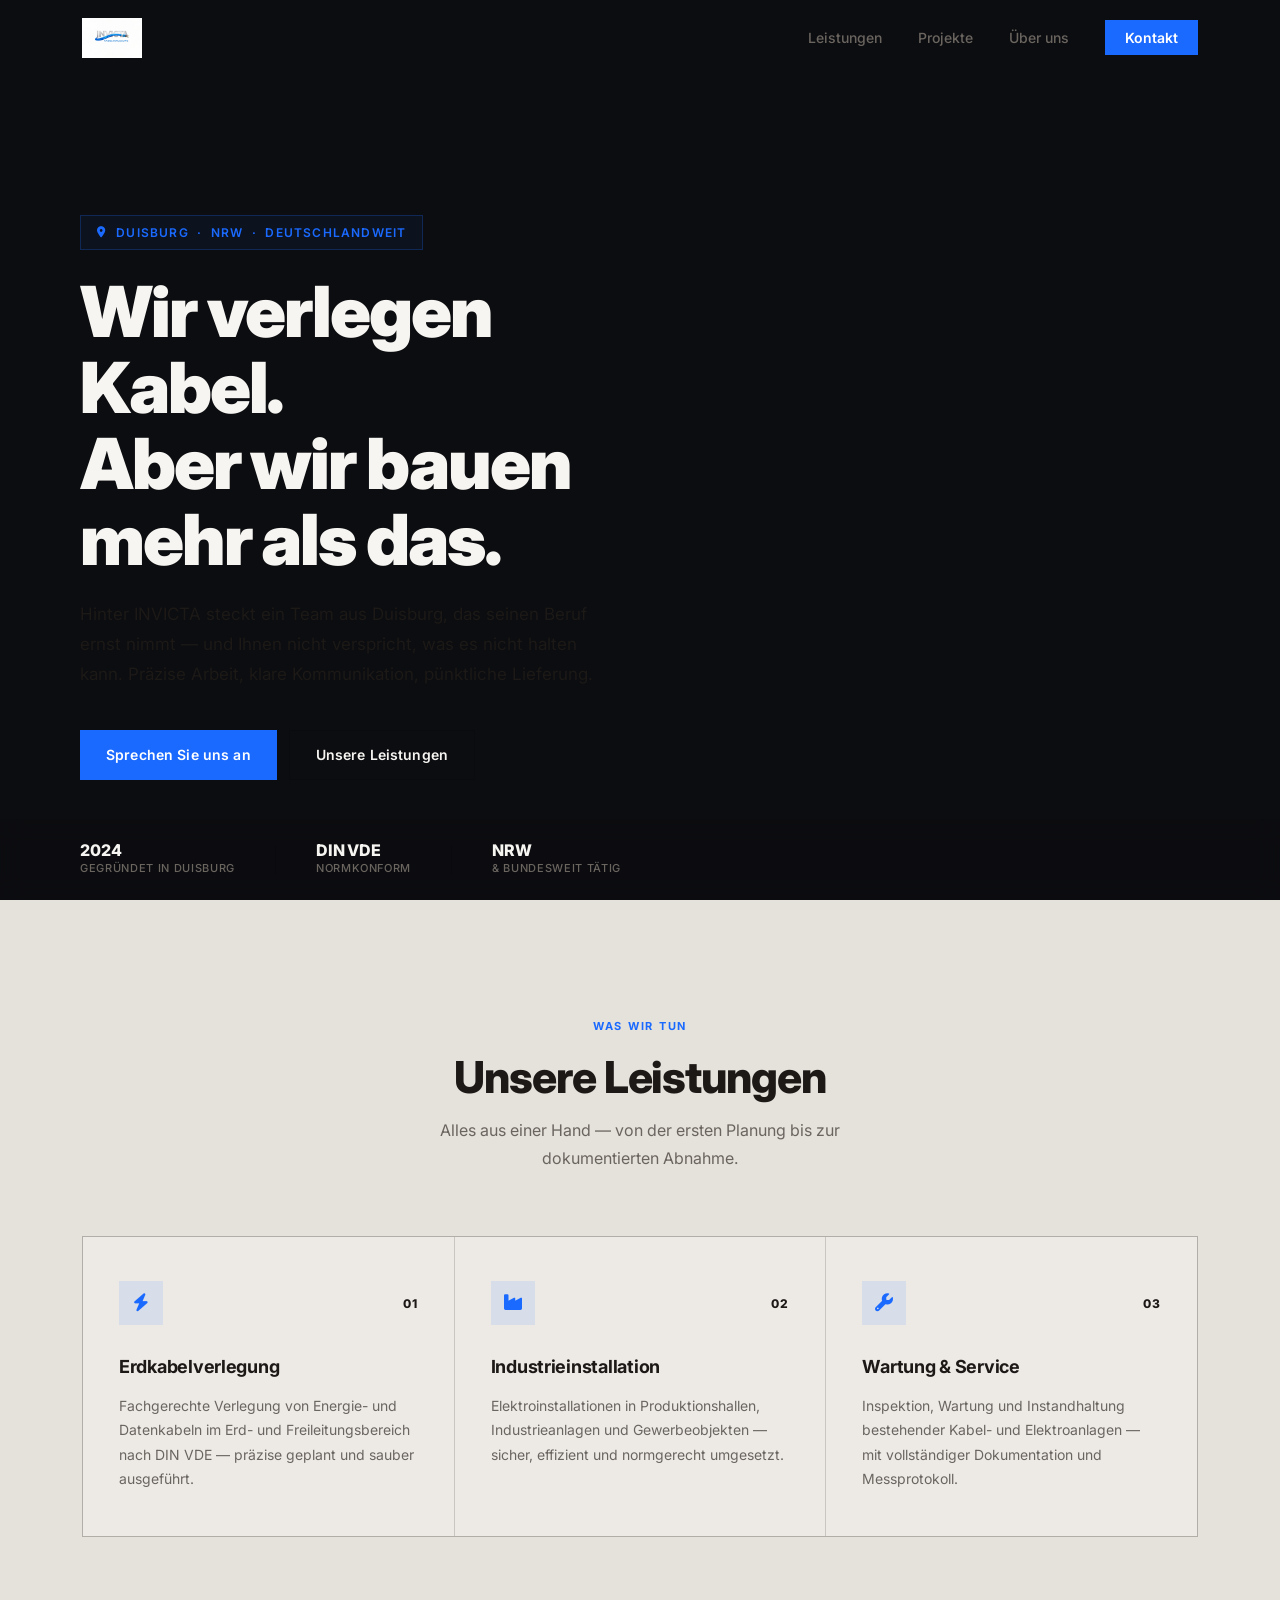
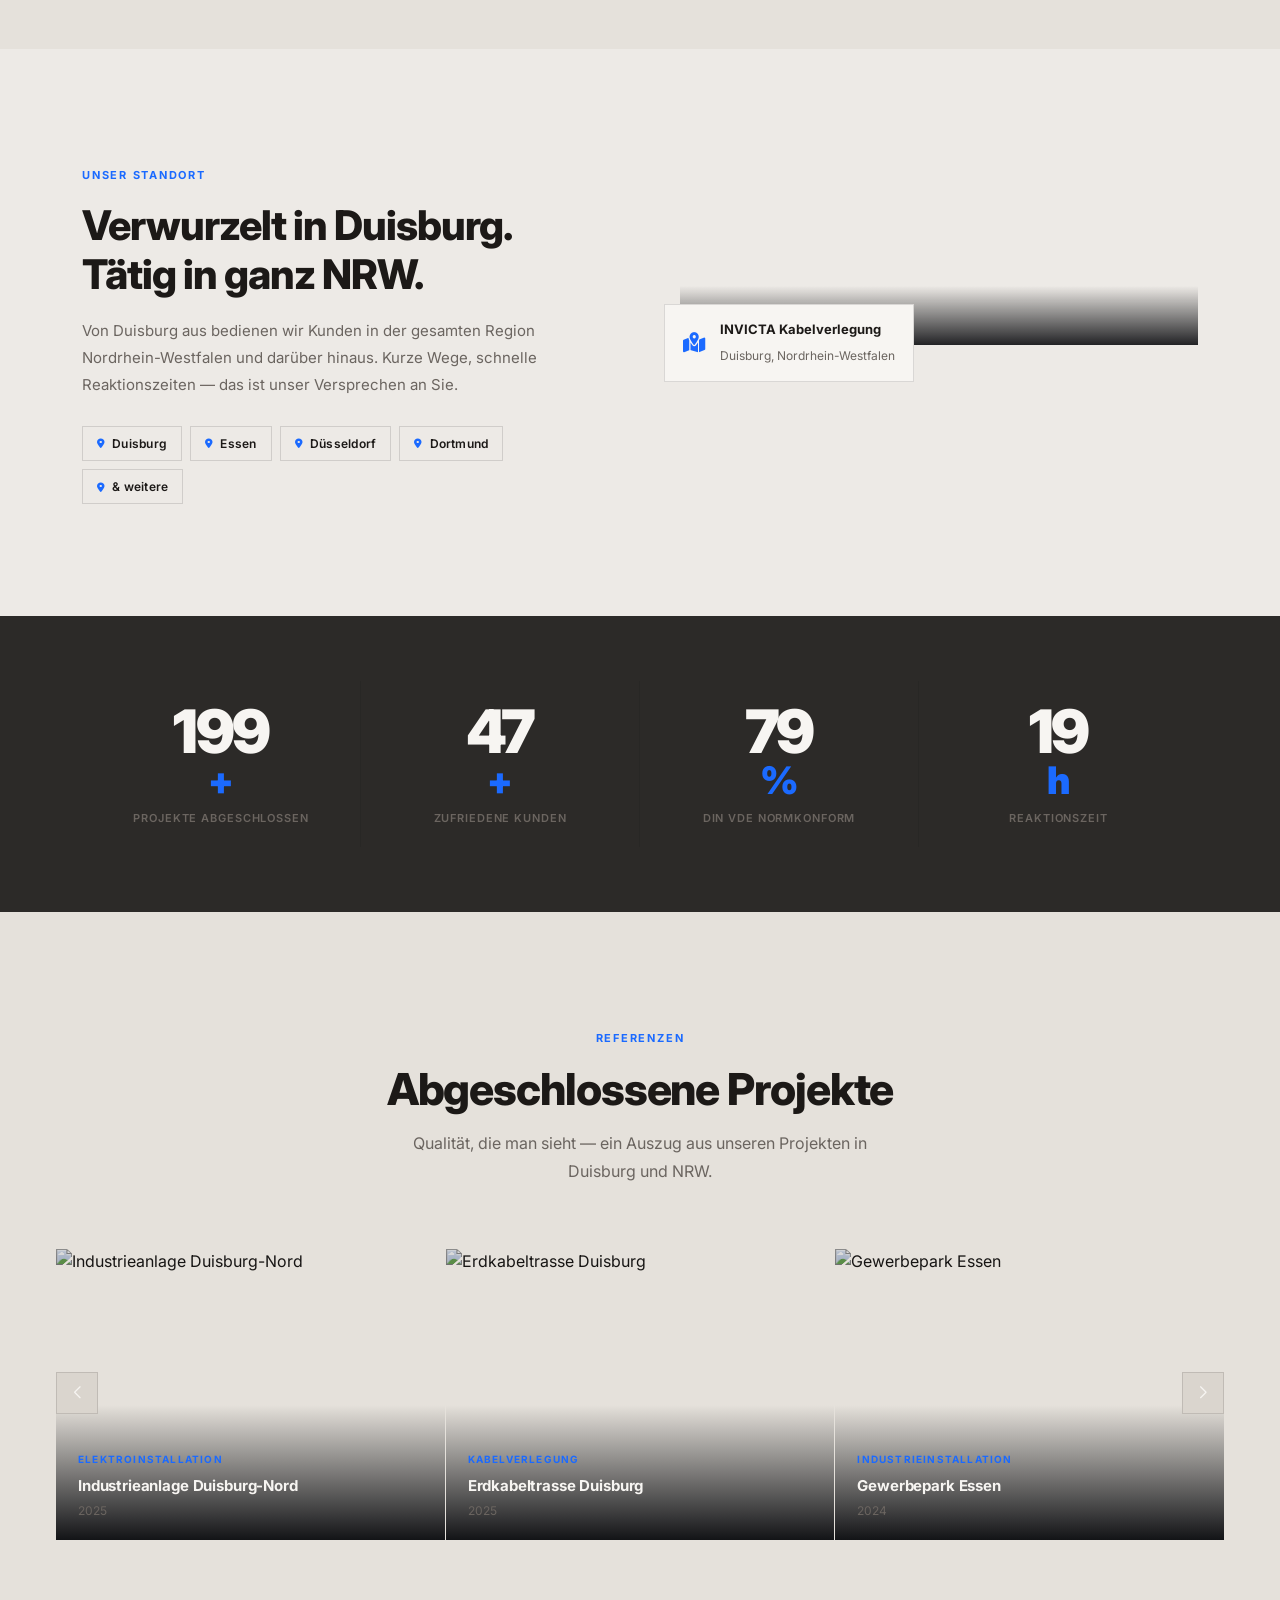
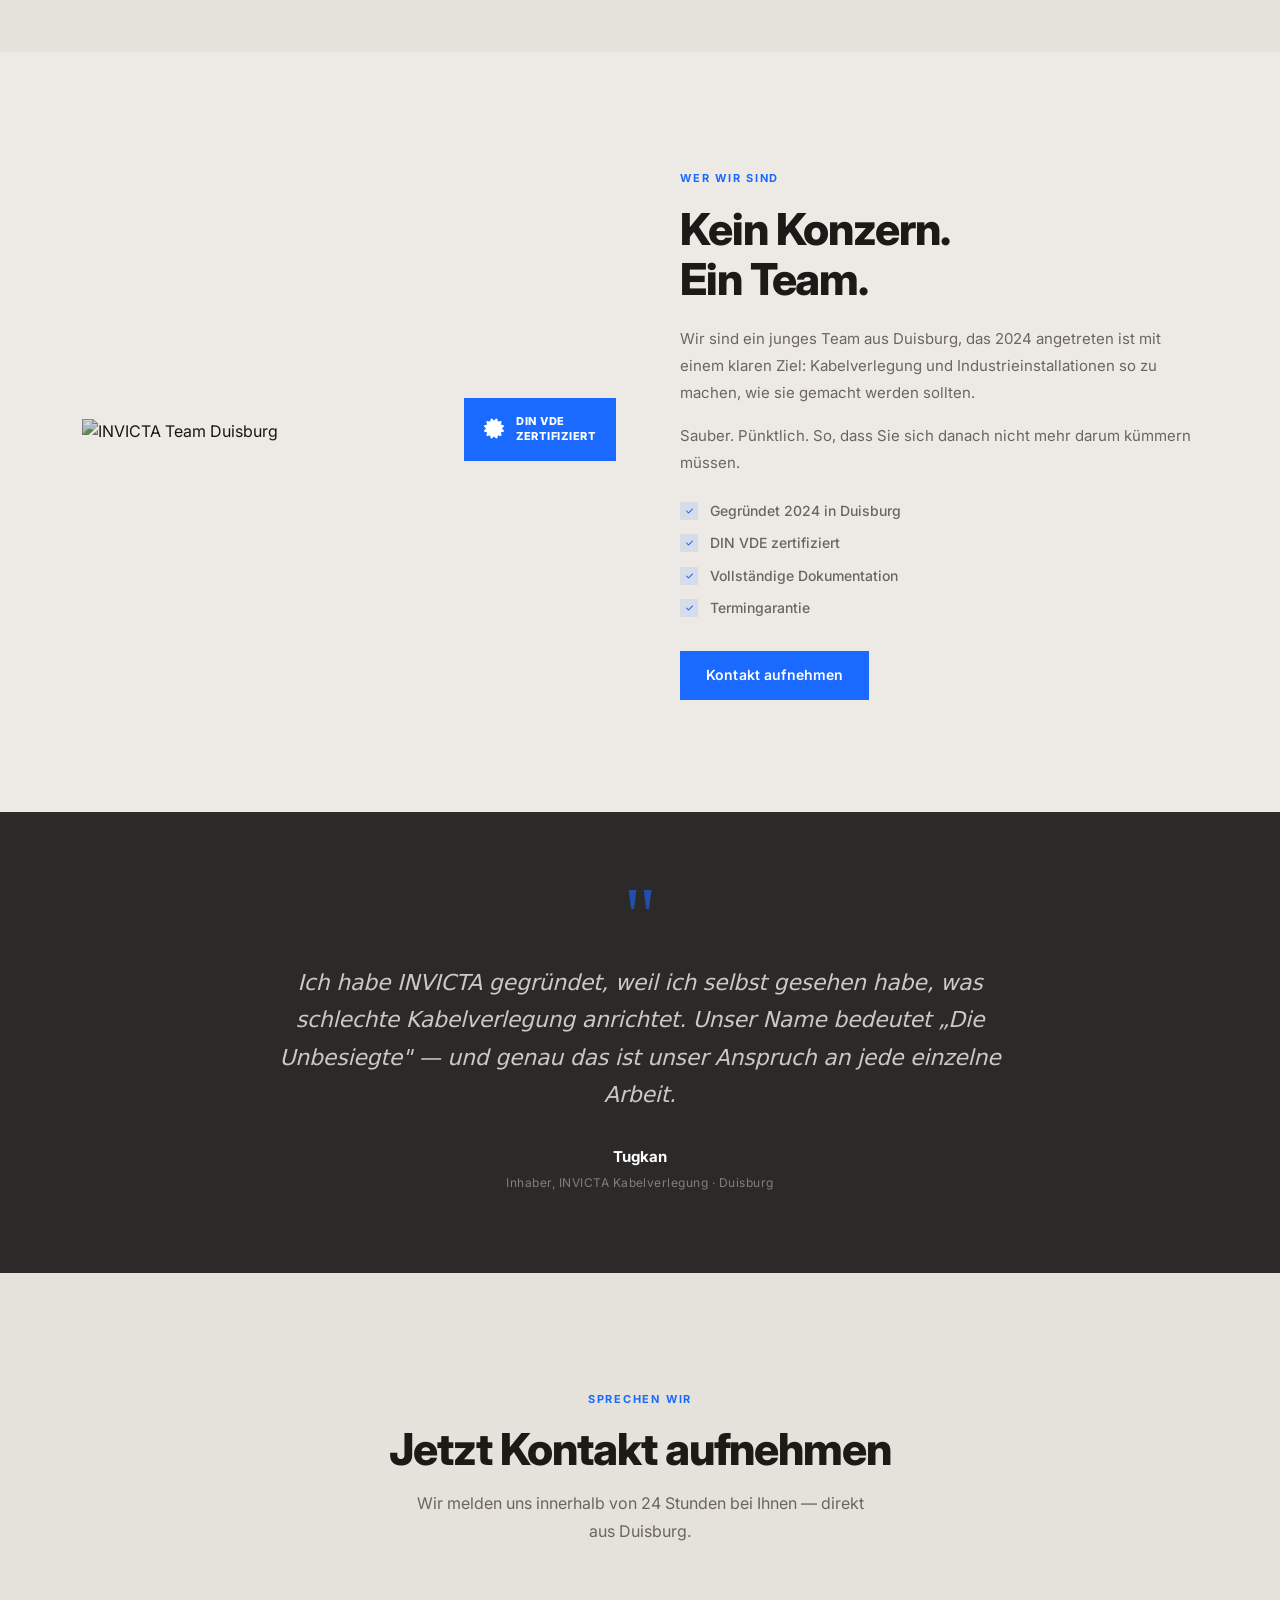
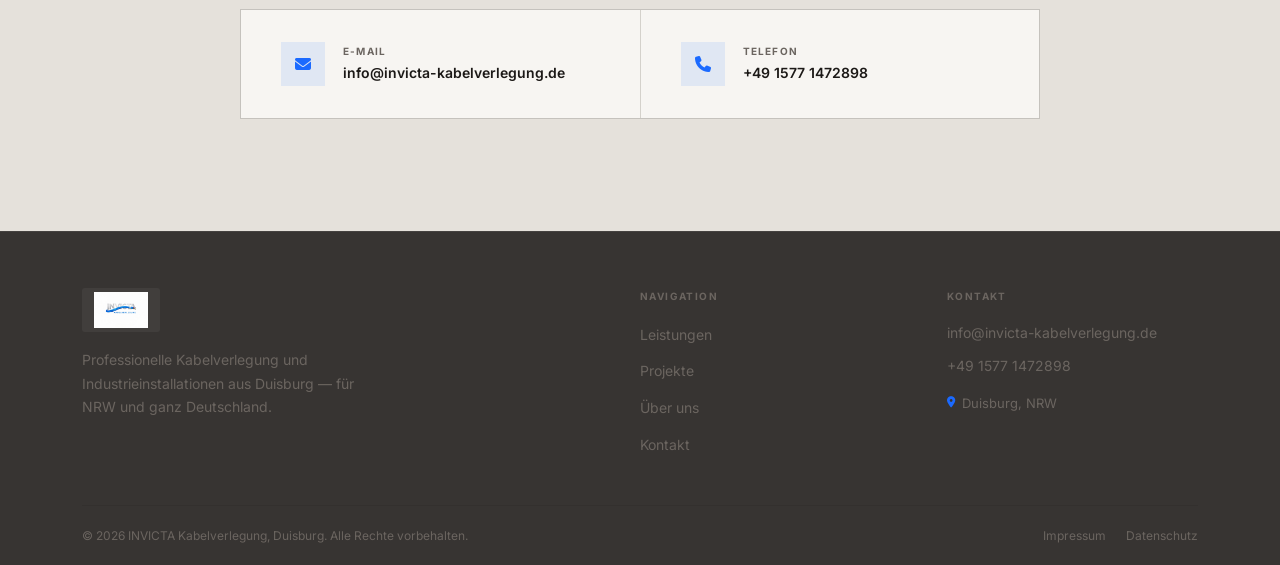
==== commit 0bedb318: "v3: Warme Grautöne, persönlichere Texte, Inhaber-Zitat" ====
--- a/index.html
+++ b/index.html
@@ -43,16 +43,16 @@
                 Duisburg &nbsp;·&nbsp; NRW &nbsp;·&nbsp; Deutschlandweit
             </div>
             <h1 class="hero-title" data-aos="fade-up" data-aos-delay="250">
-                Ihre Infrastruktur.<br>Unsere Verantwortung.
+                Wir verlegen Kabel.<br>Aber wir bauen<br>mehr als das.
             </h1>
             <p class="hero-sub" data-aos="fade-up" data-aos-delay="400">
-                INVICTA steht in Duisburg und der gesamten Region NRW für
-                professionelle Kabelverlegung und Industrieinstallationen —
-                termingerecht, normkonform, ohne Kompromisse.
+                Hinter INVICTA steckt ein Team aus Duisburg, das seinen Beruf ernst nimmt —
+                und Ihnen nicht verspricht, was es nicht halten kann.
+                Präzise Arbeit, klare Kommunikation, pünktliche Lieferung.
             </p>
             <div class="hero-actions" data-aos="fade-up" data-aos-delay="550">
-                <a href="#kontakt" class="btn btn-primary">Jetzt anfragen</a>
-                <a href="#leistungen" class="btn btn-outline">Leistungen</a>
+                <a href="#kontakt" class="btn btn-primary">Sprechen Sie uns an</a>
+                <a href="#leistungen" class="btn btn-outline">Unsere Leistungen</a>
             </div>
         </div>
         <div class="hero-bottom-bar">
@@ -247,9 +247,9 @@
                 </div>
                 <div class="ueber-text" data-aos="fade-left" data-aos-delay="150">
                     <span class="section-label">Wer wir sind</span>
-                    <h2>Ein Name mit Haltung.</h2>
-                    <p>INVICTA — Lateinisch für „Die Unbesiegte". Seit 2024 in Duisburg ansässig, stehen wir für Kabelverlegung und Industrieinstallationen, die keinen Kompromiss kennen.</p>
-                    <p>Wir arbeiten für Industriekunden und Gewerbebetriebe in NRW und deutschlandweit — mit dem Anspruch, den unser Name verspricht: Stärke, Beständigkeit, Qualität.</p>
+                    <h2>Kein Konzern.<br>Ein Team.</h2>
+                    <p>Wir sind ein junges Team aus Duisburg, das 2024 angetreten ist mit einem klaren Ziel: Kabelverlegung und Industrieinstallationen so zu machen, wie sie gemacht werden sollten.</p>
+                    <p>Sauber. Pünktlich. So, dass Sie sich danach nicht mehr darum kümmern müssen.</p>
                     <ul class="ueber-list">
                         <li><i class="fas fa-check"></i> Gegründet 2024 in Duisburg</li>
                         <li><i class="fas fa-check"></i> DIN VDE zertifiziert</li>
@@ -257,6 +257,25 @@
                         <li><i class="fas fa-check"></i> Termingarantie</li>
                     </ul>
                     <a href="#kontakt" class="btn btn-primary">Kontakt aufnehmen</a>
+                </div>
+            </div>
+        </div>
+    </section>
+
+    <!-- ZITAT -->
+    <section class="zitat">
+        <div class="container">
+            <div class="zitat-inner" data-aos="fade-up">
+                <span class="zitat-mark">"</span>
+                <blockquote>
+                    Ich habe INVICTA gegründet, weil ich selbst gesehen habe, was schlechte Kabelverlegung anrichtet.
+                    Unser Name bedeutet „Die Unbesiegte" — und genau das ist unser Anspruch an jede einzelne Arbeit.
+                </blockquote>
+                <div class="zitat-author">
+                    <div class="zitat-author-info">
+                        <strong>Tugkan</strong>
+                        <span>Inhaber, INVICTA Kabelverlegung · Duisburg</span>
+                    </div>
                 </div>
             </div>
         </div>
--- a/css/styles.css
+++ b/css/styles.css
@@ -6,17 +6,18 @@
 *, *::before, *::after { margin: 0; padding: 0; box-sizing: border-box; }
 
 :root {
-    --bg:         #0C0D10;
-    --bg-2:       #131418;
-    --bg-3:       #1A1B20;
-    --bg-4:       #222428;
-    --white:      #E8E9EE;
-    --text:       #9095A8;
-    --text-muted: #52566A;
+    --bg:         #EDEAE6;
+    --bg-2:       #E5E1DB;
+    --bg-3:       #DAD5CE;
+    --bg-dark:    #2C2A28;
+    --bg-dark-2:  #373432;
+    --white:      #F7F5F2;
+    --text:       #1C1917;
+    --text-muted: #6B6560;
     --blue:       #1B6AFF;
-    --blue-dim:   rgba(27, 106, 255, 0.12);
-    --border:     rgba(255, 255, 255, 0.05);
-    --border-2:   rgba(255, 255, 255, 0.09);
+    --blue-dim:   rgba(27, 106, 255, 0.1);
+    --border:     rgba(0, 0, 0, 0.07);
+    --border-2:   rgba(0, 0, 0, 0.12);
     --ease:       cubic-bezier(0.4, 0, 0.2, 1);
 }
 
@@ -30,6 +31,15 @@
     overflow-x: hidden;
     -webkit-font-smoothing: antialiased;
 }
+
+/* Helle Sections: grau */
+.leistungen  { background: var(--bg-2) !important; }
+.standort    { background: var(--bg) !important; }
+.projekte    { background: var(--bg-2) !important; }
+.ueber-uns   { background: var(--bg) !important; }
+.kontakt     { background: var(--bg-2) !important; }
+.stats       { background: var(--bg-dark) !important; border-color: transparent !important; }
+.footer      { background: var(--bg-dark-2) !important; border-color: rgba(255,255,255,0.07) !important; }
 
 /* ============================================================
    UTILITIES
@@ -52,7 +62,7 @@
 .section-header h2 {
     font-size: clamp(28px, 3.5vw, 44px);
     font-weight: 800;
-    color: var(--white);
+    color: var(--text);
     margin-bottom: 14px;
     line-height: 1.15;
     letter-spacing: -0.025em;
@@ -116,7 +126,7 @@
 }
 
 .navbar.scrolled {
-    background: rgba(12, 13, 16, 0.92);
+    background: rgba(235, 235, 235, 0.95);
     backdrop-filter: blur(20px);
     -webkit-backdrop-filter: blur(20px);
     padding: 12px 0;
@@ -138,10 +148,7 @@
     height: 40px;
     width: auto;
     display: block;
-    /* On dark bg: show logo on a subtle dark pill */
-    background: rgba(255,255,255,0.06);
-    padding: 4px 12px;
-    border-radius: 4px;
+    mix-blend-mode: multiply;
 }
 
 .nav-links {
@@ -153,13 +160,13 @@
 
 .nav-links a {
     text-decoration: none;
-    color: var(--text);
+    color: var(--text-muted);
     font-size: 14px;
     font-weight: 500;
     transition: color 0.2s;
 }
 
-.nav-links a:hover { color: var(--white); }
+.nav-links a:hover { color: var(--text); }
 
 .nav-links .nav-cta {
     background: var(--blue);
@@ -335,12 +342,12 @@
     display: grid;
     grid-template-columns: repeat(3, 1fr);
     gap: 1px;
-    background: var(--border);
-    border: 1px solid var(--border);
+    background: var(--border-2);
+    border: 1px solid var(--border-2);
 }
 
 .leistung-card {
-    background: var(--bg-2);
+    background: var(--bg);
     padding: 44px 36px;
     transition: background 0.25s var(--ease);
     position: relative;
@@ -358,7 +365,7 @@
     transition: transform 0.35s var(--ease);
 }
 
-.leistung-card:hover { background: var(--bg-3); }
+.leistung-card:hover { background: var(--bg-2); }
 .leistung-card:hover::after { transform: scaleX(1); }
 
 .card-top {
@@ -398,7 +405,7 @@
 .leistung-card h3 {
     font-size: 18px;
     font-weight: 700;
-    color: var(--white);
+    color: var(--text);
     margin-bottom: 12px;
     letter-spacing: -0.015em;
 }
@@ -425,7 +432,7 @@
 .standort-text h2 {
     font-size: clamp(26px, 3.2vw, 42px);
     font-weight: 800;
-    color: var(--white);
+    color: var(--text);
     margin-bottom: 18px;
     line-height: 1.2;
     letter-spacing: -0.025em;
@@ -471,7 +478,7 @@
     top: -16px;
     left: -16px;
     z-index: 2;
-    background: var(--bg-3);
+    background: var(--white);
     border: 1px solid var(--border-2);
     padding: 14px 18px;
     display: flex;
@@ -486,7 +493,7 @@
     display: block;
     font-size: 13px;
     font-weight: 700;
-    color: var(--white);
+    color: var(--text);
     margin-bottom: 2px;
 }
 
@@ -699,7 +706,7 @@
 .ueber-text h2 {
     font-size: clamp(26px, 3.5vw, 44px);
     font-weight: 800;
-    color: var(--white);
+    color: var(--text);
     margin-bottom: 20px;
     line-height: 1.15;
     letter-spacing: -0.025em;
@@ -726,7 +733,7 @@
     gap: 12px;
     font-size: 14px;
     font-weight: 500;
-    color: var(--text);
+    color: var(--text-muted);
 }
 
 .ueber-list li i {
@@ -739,6 +746,65 @@
     color: var(--blue);
     font-size: 8px;
     flex-shrink: 0;
+}
+
+/* ============================================================
+   ZITAT
+   ============================================================ */
+
+.zitat {
+    padding: 80px 0;
+    background: var(--bg-dark);
+}
+
+.zitat-inner {
+    max-width: 780px;
+    margin: 0 auto;
+    text-align: center;
+    position: relative;
+}
+
+.zitat-mark {
+    display: block;
+    font-size: 80px;
+    line-height: 0.6;
+    color: var(--blue);
+    font-family: Georgia, serif;
+    margin-bottom: 24px;
+    opacity: 0.6;
+}
+
+.zitat-inner blockquote {
+    font-size: clamp(17px, 2.2vw, 22px);
+    font-weight: 400;
+    color: rgba(255,255,255,0.75);
+    line-height: 1.7;
+    font-style: italic;
+    margin-bottom: 32px;
+    letter-spacing: -0.01em;
+}
+
+.zitat-author {
+    display: flex;
+    justify-content: center;
+}
+
+.zitat-author-info {
+    display: flex;
+    flex-direction: column;
+    gap: 4px;
+}
+
+.zitat-author-info strong {
+    font-size: 15px;
+    font-weight: 700;
+    color: #fff;
+}
+
+.zitat-author-info span {
+    font-size: 12px;
+    color: rgba(255,255,255,0.4);
+    letter-spacing: 0.04em;
 }
 
 /* ============================================================
@@ -762,13 +828,13 @@
     align-items: center;
     gap: 18px;
     padding: 32px 40px;
-    background: var(--bg-2);
+    background: var(--white);
     text-decoration: none;
     transition: background 0.22s;
     flex: 1;
 }
 
-.kontakt-card:hover { background: var(--bg-3); }
+.kontakt-card:hover { background: var(--bg); }
 
 .kontakt-icon {
     width: 44px;
@@ -799,7 +865,7 @@
 .kontakt-value {
     font-size: 14px;
     font-weight: 600;
-    color: var(--white);
+    color: var(--text);
 }
 
 .kontakt-arrow {
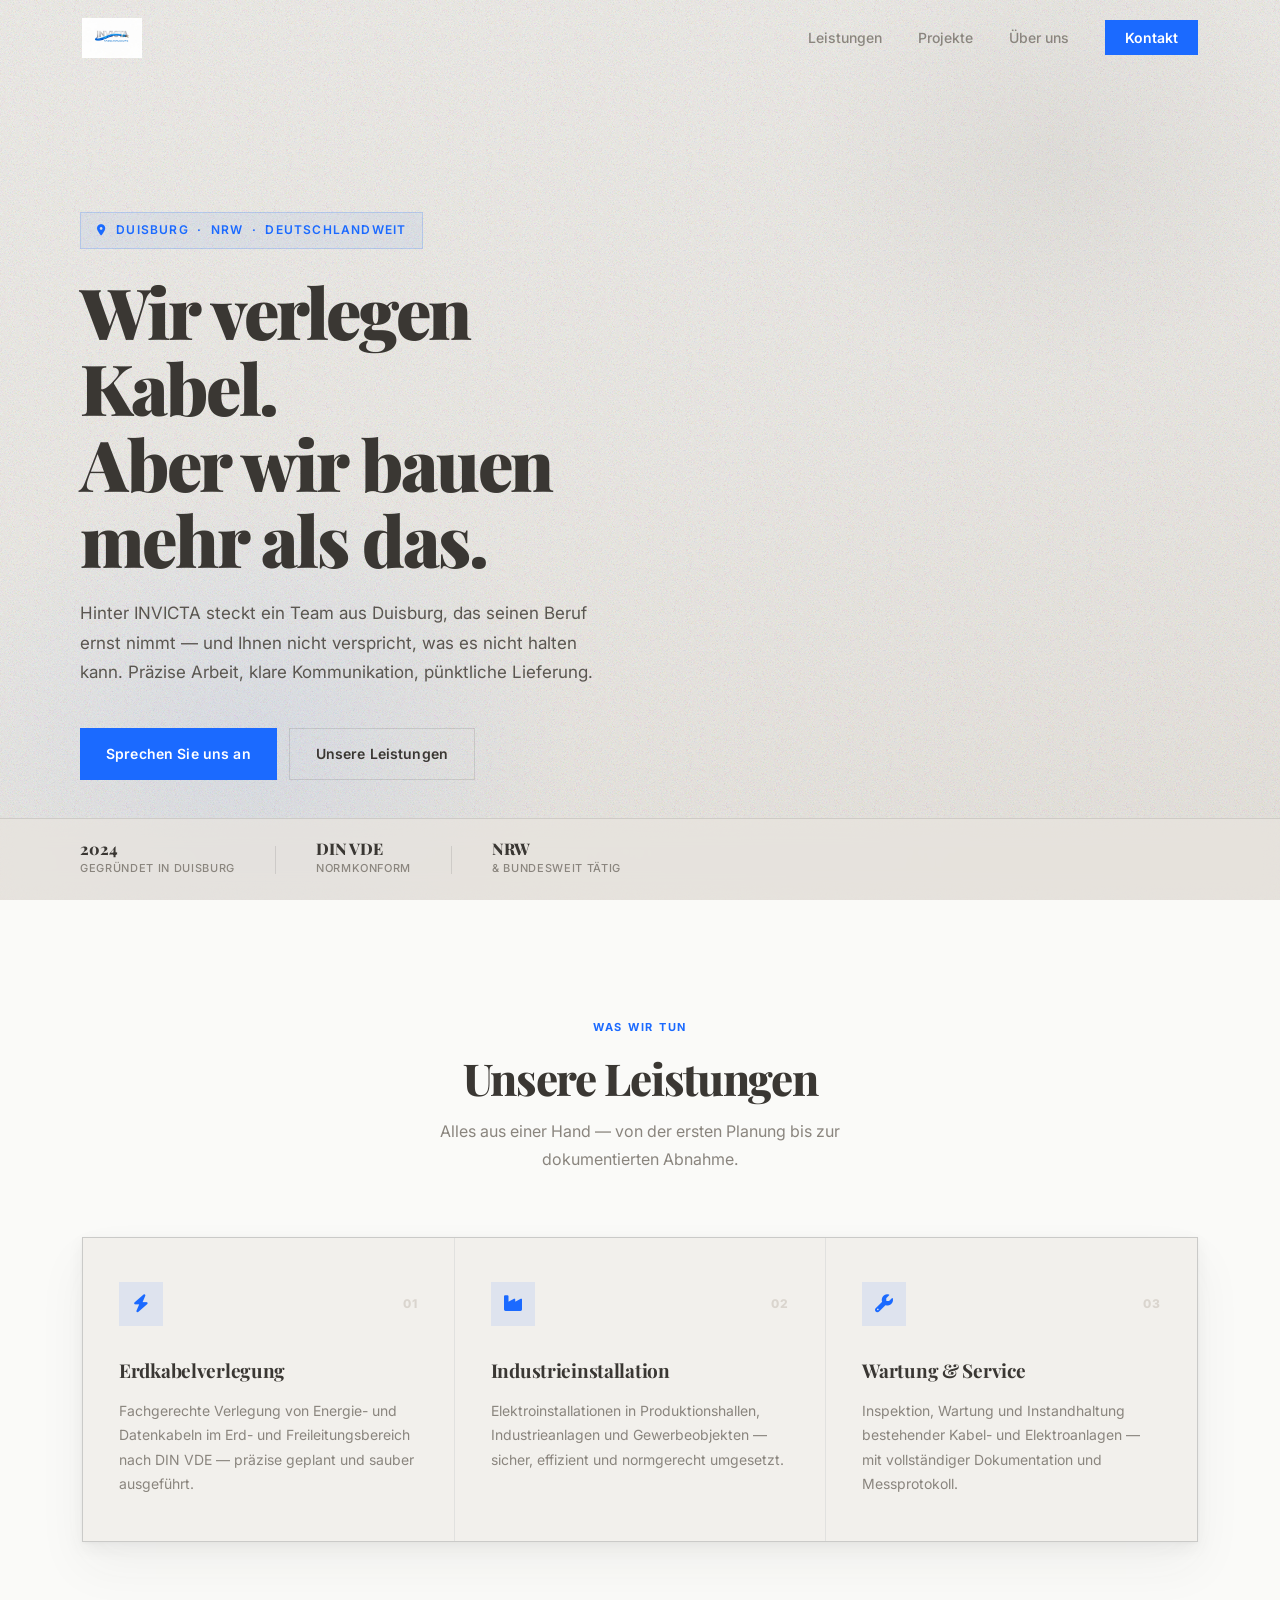
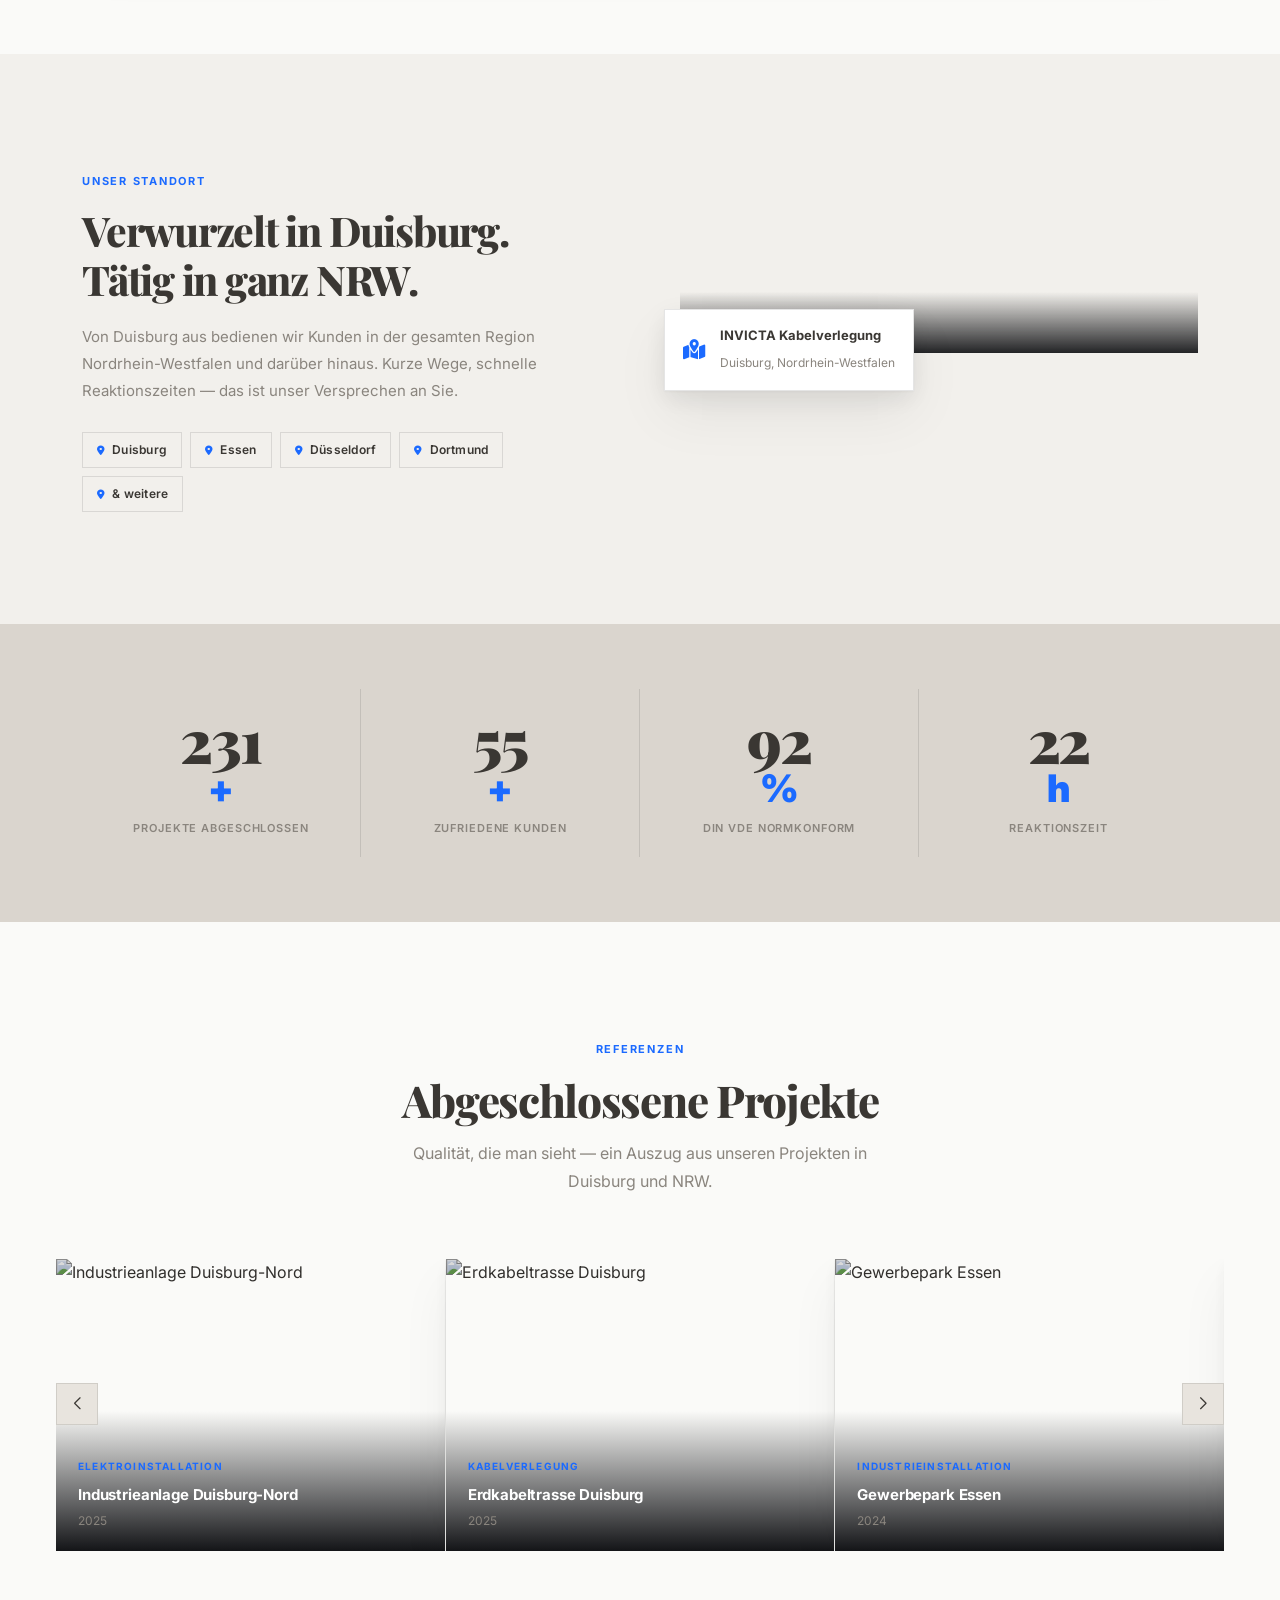
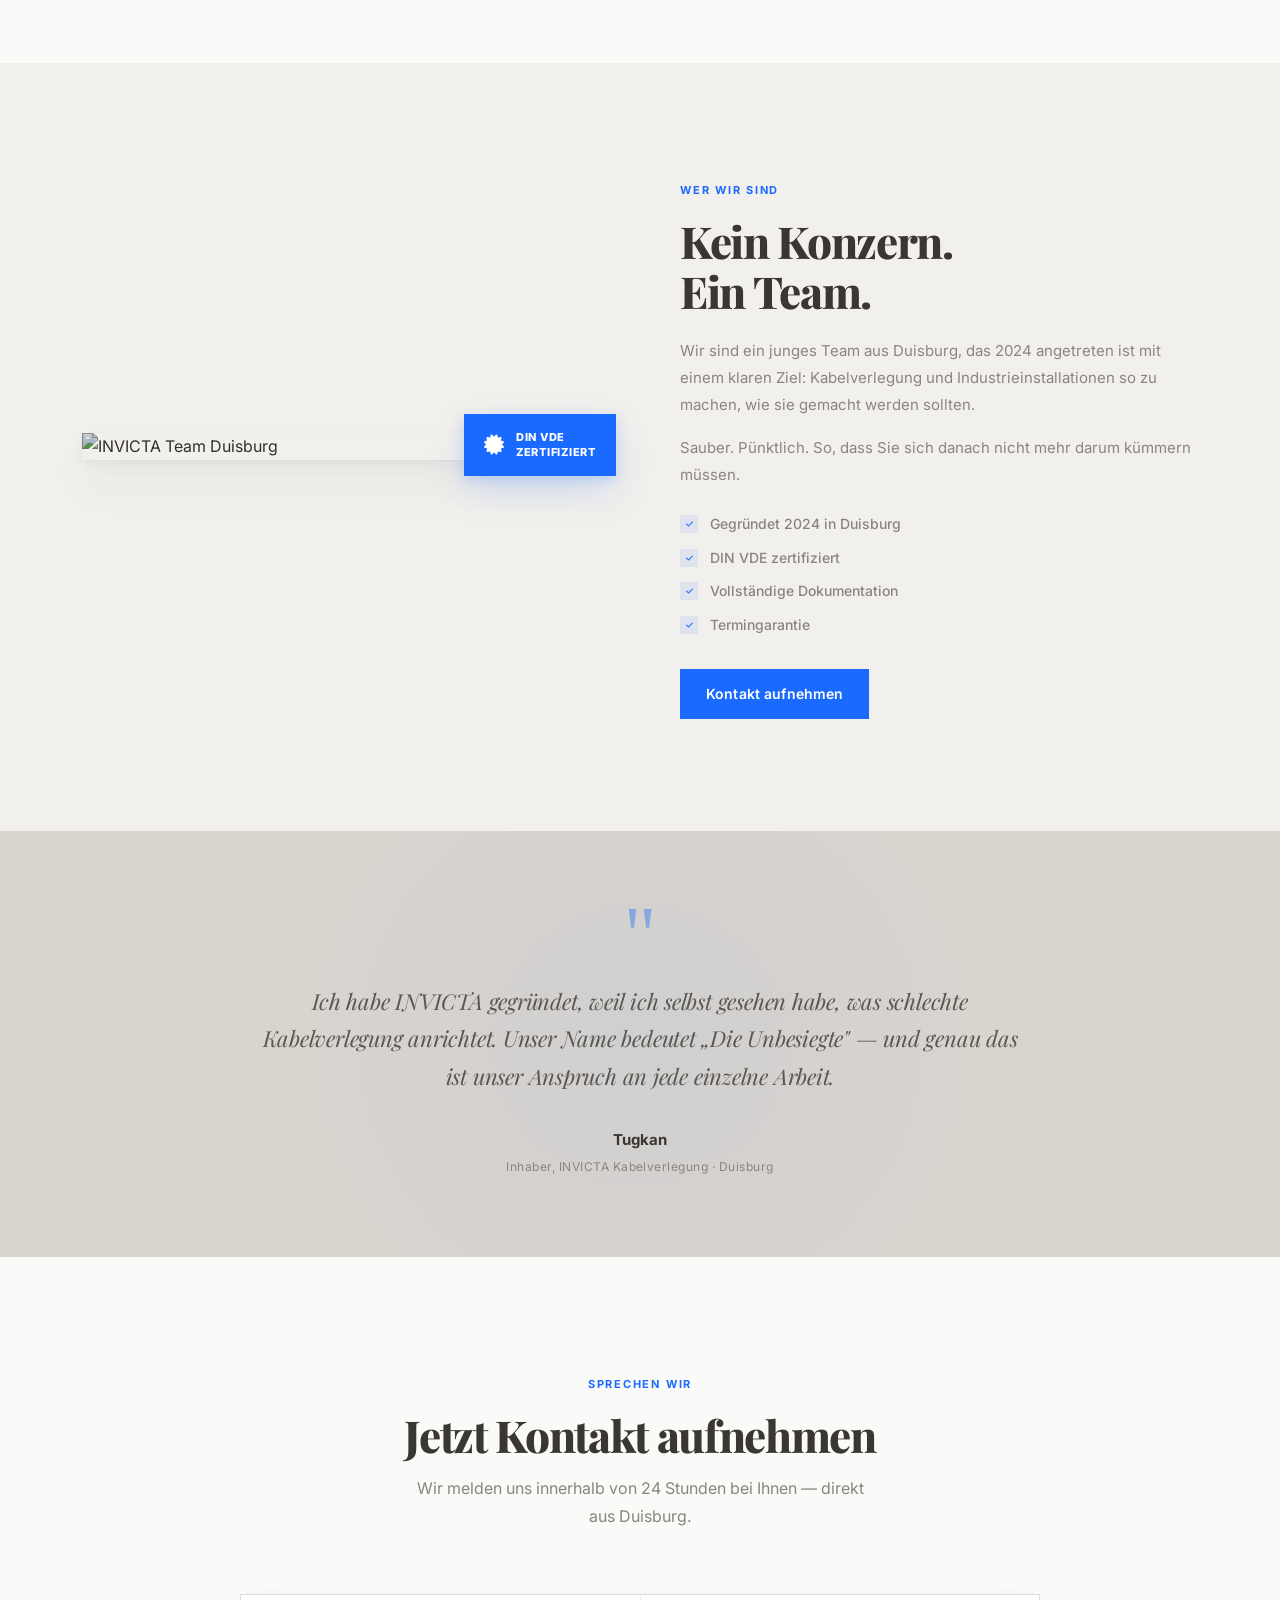
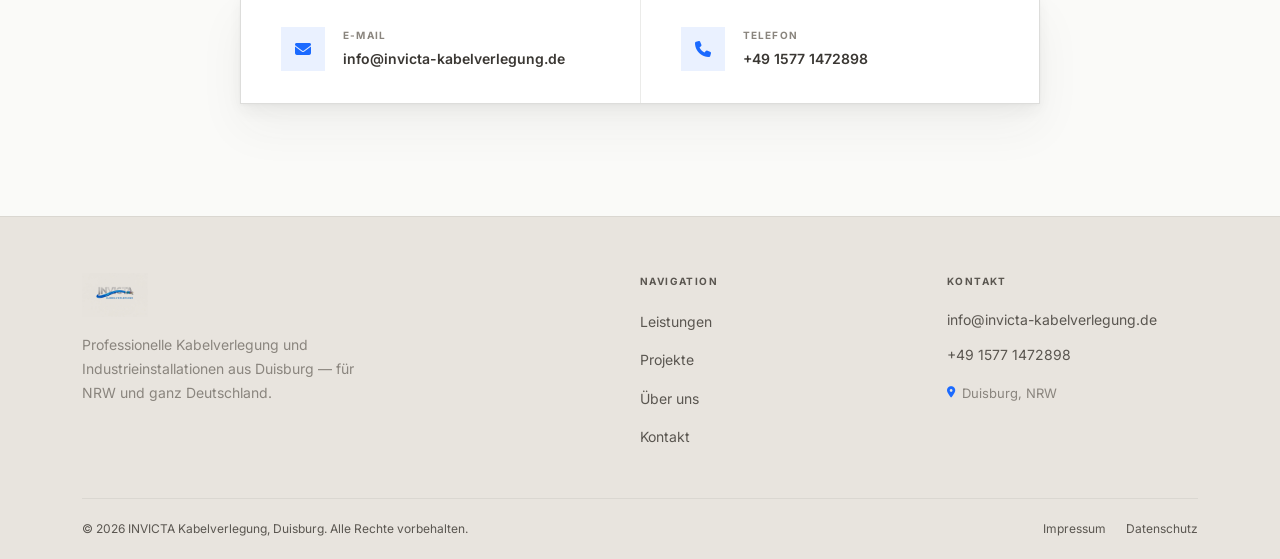
==== commit d96b62bf: "v4: CLAUDE.md compliance — Playfair Display headings, layered shadows, grain texture, fix transition" ====
--- a/index.html
+++ b/index.html
@@ -7,7 +7,7 @@
     <title>INVICTA Kabelverlegung – Duisburg</title>
     <link rel="preconnect" href="https://fonts.googleapis.com">
     <link rel="preconnect" href="https://fonts.gstatic.com" crossorigin>
-    <link href="https://fonts.googleapis.com/css2?family=Inter:wght@300;400;500;600;700;800;900&display=swap" rel="stylesheet">
+    <link href="https://fonts.googleapis.com/css2?family=Inter:wght@300;400;500;600;700;800;900&family=Playfair+Display:ital,wght@0,700;0,800;0,900;1,400&display=swap" rel="stylesheet">
     <link rel="stylesheet" href="https://cdnjs.cloudflare.com/ajax/libs/font-awesome/6.5.1/css/all.min.css">
     <link rel="stylesheet" href="https://cdn.jsdelivr.net/npm/swiper@11/swiper-bundle.min.css">
     <link rel="stylesheet" href="https://unpkg.com/aos@2.3.4/dist/aos.css">
@@ -37,6 +37,9 @@
     <section class="hero" id="home">
         <div class="hero-bg"></div>
         <div class="hero-overlay"></div>
+        <div class="hero-grain"></div>
+        <div class="hero-radial-1"></div>
+        <div class="hero-radial-2"></div>
         <div class="hero-content">
             <div class="hero-location" data-aos="fade-down" data-aos-delay="100">
                 <i class="fas fa-location-dot"></i>
--- a/css/styles.css
+++ b/css/styles.css
@@ -1,24 +1,39 @@
 /* ============================================================
-   INVICTA KABELVERLEGUNG — Stylesheet v3
-   Theme: Industrial Dark Gray · Duisburg
+   INVICTA KABELVERLEGUNG — Stylesheet v4
+   Theme: Industrial Light Gray · Duisburg
    ============================================================ */
 
 *, *::before, *::after { margin: 0; padding: 0; box-sizing: border-box; }
 
 :root {
-    --bg:         #EDEAE6;
-    --bg-2:       #E5E1DB;
-    --bg-3:       #DAD5CE;
-    --bg-dark:    #2C2A28;
-    --bg-dark-2:  #373432;
-    --white:      #F7F5F2;
-    --text:       #1C1917;
-    --text-muted: #6B6560;
+    --gray-50:    #FAFAF8;
+    --gray-100:   #F2F0EC;
+    --gray-200:   #E8E4DE;
+    --gray-300:   #DAD5CE;
+    --gray-400:   #C0BAB2;
+    --gray-500:   #8A857E;
+    --gray-600:   #5A5650;
+    --gray-700:   #3A3733;
+
+    --bg:         var(--gray-100);
+    --bg-2:       var(--gray-50);
+    --bg-3:       var(--gray-200);
+    --bg-dark:    var(--gray-300);
+    --bg-dark-2:  var(--gray-200);
+    --white:      #FFFFFF;
+    --text:       var(--gray-700);
+    --text-muted: var(--gray-500);
     --blue:       #1B6AFF;
-    --blue-dim:   rgba(27, 106, 255, 0.1);
-    --border:     rgba(0, 0, 0, 0.07);
-    --border-2:   rgba(0, 0, 0, 0.12);
+    --blue-dim:   rgba(27, 106, 255, 0.09);
+    --border:     rgba(0, 0, 0, 0.06);
+    --border-2:   rgba(0, 0, 0, 0.10);
     --ease:       cubic-bezier(0.4, 0, 0.2, 1);
+
+    /* Layered shadow system */
+    --shadow-card: 0 1px 3px rgba(58,55,51,0.04), 0 6px 16px rgba(58,55,51,0.06), 0 24px 48px rgba(58,55,51,0.05);
+    --shadow-card-hover: 0 1px 3px rgba(58,55,51,0.06), 0 12px 32px rgba(58,55,51,0.10), 0 32px 64px rgba(58,55,51,0.08);
+    --shadow-blue: 0 4px 12px rgba(27,106,255,0.18), 0 16px 40px rgba(27,106,255,0.14);
+    --shadow-float: 0 1px 2px rgba(0,0,0,0.04), 0 8px 24px rgba(0,0,0,0.08), 0 24px 56px rgba(0,0,0,0.06);
 }
 
 html { scroll-behavior: smooth; }
@@ -27,19 +42,19 @@
     font-family: 'Inter', system-ui, sans-serif;
     background: var(--bg);
     color: var(--text);
-    line-height: 1.6;
+    line-height: 1.7;
     overflow-x: hidden;
     -webkit-font-smoothing: antialiased;
 }
 
-/* Helle Sections: grau */
+/* Section backgrounds */
 .leistungen  { background: var(--bg-2) !important; }
 .standort    { background: var(--bg) !important; }
 .projekte    { background: var(--bg-2) !important; }
 .ueber-uns   { background: var(--bg) !important; }
 .kontakt     { background: var(--bg-2) !important; }
 .stats       { background: var(--bg-dark) !important; border-color: transparent !important; }
-.footer      { background: var(--bg-dark-2) !important; border-color: rgba(255,255,255,0.07) !important; }
+.footer      { background: var(--bg-dark-2) !important; border-color: rgba(0,0,0,0.06) !important; }
 
 /* ============================================================
    UTILITIES
@@ -60,12 +75,13 @@
 .section-header { text-align: center; margin-bottom: 64px; }
 
 .section-header h2 {
+    font-family: 'Playfair Display', Georgia, serif;
     font-size: clamp(28px, 3.5vw, 44px);
     font-weight: 800;
     color: var(--text);
     margin-bottom: 14px;
     line-height: 1.15;
-    letter-spacing: -0.025em;
+    letter-spacing: -0.03em;
 }
 
 .section-header p {
@@ -84,12 +100,17 @@
     font-size: 14px;
     font-weight: 600;
     text-decoration: none;
-    transition: all 0.22s var(--ease);
+    transition: background-color 0.22s var(--ease), transform 0.22s var(--ease), box-shadow 0.22s var(--ease), border-color 0.22s var(--ease), color 0.22s var(--ease);
     cursor: pointer;
     border: none;
     letter-spacing: 0.01em;
 }
 
+.btn:focus-visible {
+    outline: 2px solid var(--blue);
+    outline-offset: 3px;
+}
+
 .btn-primary {
     background: var(--blue);
     color: #fff;
@@ -98,19 +119,29 @@
 .btn-primary:hover {
     background: #1456D6;
     transform: translateY(-2px);
-    box-shadow: 0 8px 28px rgba(27, 106, 255, 0.3);
+    box-shadow: var(--shadow-blue);
+}
+
+.btn-primary:active {
+    transform: translateY(0);
+    background: #1050C8;
+    box-shadow: none;
 }
 
 .btn-outline {
     background: transparent;
-    color: var(--white);
+    color: var(--gray-700);
     border: 1px solid var(--border-2);
 }
 
 .btn-outline:hover {
-    border-color: rgba(255,255,255,0.3);
-    color: #fff;
+    border-color: rgba(58,55,51,0.25);
+    background: rgba(58,55,51,0.04);
     transform: translateY(-2px);
+}
+
+.btn-outline:active {
+    transform: translateY(0);
 }
 
 /* ============================================================
@@ -122,15 +153,16 @@
     top: 0; left: 0; right: 0;
     z-index: 1000;
     padding: 18px 0;
-    transition: all 0.3s var(--ease);
+    transition: background-color 0.3s var(--ease), padding 0.3s var(--ease), box-shadow 0.3s var(--ease);
 }
 
 .navbar.scrolled {
-    background: rgba(235, 235, 235, 0.95);
+    background: rgba(242, 240, 236, 0.96);
     backdrop-filter: blur(20px);
     -webkit-backdrop-filter: blur(20px);
     padding: 12px 0;
     border-bottom: 1px solid var(--border);
+    box-shadow: 0 1px 3px rgba(58,55,51,0.04), 0 4px 16px rgba(58,55,51,0.06);
 }
 
 .nav-container {
@@ -163,22 +195,32 @@
     color: var(--text-muted);
     font-size: 14px;
     font-weight: 500;
-    transition: color 0.2s;
+    transition: color 0.2s var(--ease);
 }
 
 .nav-links a:hover { color: var(--text); }
+
+.nav-links a:focus-visible {
+    outline: 2px solid var(--blue);
+    outline-offset: 3px;
+    border-radius: 2px;
+}
 
 .nav-links .nav-cta {
     background: var(--blue);
     color: #fff !important;
     padding: 9px 20px;
     font-weight: 600;
+    transition: background-color 0.2s var(--ease), transform 0.2s var(--ease), box-shadow 0.2s var(--ease);
 }
 
 .nav-links .nav-cta:hover {
     background: #1456D6;
     transform: translateY(-1px);
-}
+    box-shadow: 0 4px 12px rgba(27,106,255,0.25);
+}
+
+.nav-links .nav-cta:active { transform: translateY(0); }
 
 .nav-toggle {
     display: none;
@@ -194,8 +236,8 @@
     display: block;
     width: 22px;
     height: 1.5px;
-    background: var(--white);
-    transition: all 0.25s var(--ease);
+    background: var(--gray-600);
+    transition: transform 0.25s var(--ease), opacity 0.25s var(--ease);
 }
 
 /* ============================================================
@@ -217,7 +259,7 @@
     background:
         url('https://images.unsplash.com/photo-1504307651254-35680f356dfd?w=1920&q=80')
         center / cover no-repeat;
-    background-color: #0c0d10;
+    background-color: #DAD5CE;
     transform: scale(1.04);
     transition: transform 8s ease;
 }
@@ -227,22 +269,44 @@
     inset: 0;
     background: linear-gradient(
         160deg,
-        rgba(12, 13, 16, 0.93) 0%,
-        rgba(12, 13, 16, 0.75) 55%,
-        rgba(12, 13, 16, 0.88) 100%
+        rgba(242, 240, 236, 0.93) 0%,
+        rgba(242, 240, 236, 0.82) 50%,
+        rgba(232, 228, 222, 0.90) 100%
     );
 }
 
-/* Subtle blue vignette bottom-left */
-.hero::before {
-    content: '';
+/* SVG noise grain */
+.hero-grain {
     position: absolute;
-    bottom: -10%;
-    left: -5%;
-    width: 50%;
-    height: 60%;
-    background: radial-gradient(ellipse, rgba(27, 106, 255, 0.08) 0%, transparent 65%);
+    inset: 0;
+    z-index: 1;
     pointer-events: none;
+    opacity: 0.35;
+    background-image: url("data:image/svg+xml,%3Csvg viewBox='0 0 512 512' xmlns='http://www.w3.org/2000/svg'%3E%3Cfilter id='noise'%3E%3CfeTurbulence type='fractalNoise' baseFrequency='0.75' numOctaves='4' stitchTiles='stitch'/%3E%3C/filter%3E%3Crect width='100%25' height='100%25' filter='url(%23noise)' opacity='1'/%3E%3C/svg%3E");
+    background-size: 200px 200px;
+}
+
+/* Layered radial gradients for depth */
+.hero-radial-1 {
+    position: absolute;
+    z-index: 1;
+    pointer-events: none;
+    bottom: -15%;
+    left: -8%;
+    width: 55%;
+    height: 65%;
+    background: radial-gradient(ellipse at center, rgba(27, 106, 255, 0.07) 0%, transparent 65%);
+}
+
+.hero-radial-2 {
+    position: absolute;
+    z-index: 1;
+    pointer-events: none;
+    top: -10%;
+    right: -5%;
+    width: 45%;
+    height: 55%;
+    background: radial-gradient(ellipse at center, rgba(58, 55, 51, 0.05) 0%, transparent 65%);
 }
 
 .hero-content {
@@ -266,16 +330,17 @@
     color: var(--blue);
     margin-bottom: 24px;
     padding: 7px 16px;
-    border: 1px solid rgba(27, 106, 255, 0.25);
+    border: 1px solid rgba(27, 106, 255, 0.2);
     background: rgba(27, 106, 255, 0.06);
 }
 
 .hero-location i { font-size: 11px; }
 
 .hero-title {
+    font-family: 'Playfair Display', Georgia, serif;
     font-size: clamp(38px, 5.5vw, 72px);
     font-weight: 900;
-    color: var(--white);
+    color: var(--gray-700);
     line-height: 1.08;
     letter-spacing: -0.03em;
     margin-bottom: 22px;
@@ -283,7 +348,7 @@
 
 .hero-sub {
     font-size: 17px;
-    color: var(--text);
+    color: var(--gray-600);
     line-height: 1.75;
     margin-bottom: 40px;
     max-width: 540px;
@@ -301,8 +366,8 @@
     display: flex;
     align-items: center;
     padding: 22px 80px;
-    border-top: 1px solid var(--border);
-    background: rgba(12, 13, 16, 0.5);
+    border-top: 1px solid var(--border-2);
+    background: rgba(232, 228, 222, 0.7);
     backdrop-filter: blur(12px);
     gap: 40px;
 }
@@ -310,16 +375,17 @@
 .hero-stat { display: flex; flex-direction: column; gap: 2px; }
 
 .hero-stat strong {
+    font-family: 'Playfair Display', Georgia, serif;
     font-size: 16px;
     font-weight: 800;
-    color: var(--white);
+    color: var(--gray-700);
     letter-spacing: -0.01em;
     line-height: 1;
 }
 
 .hero-stat span {
     font-size: 11px;
-    color: var(--text-muted);
+    color: var(--gray-500);
     font-weight: 500;
     letter-spacing: 0.06em;
     text-transform: uppercase;
@@ -344,12 +410,13 @@
     gap: 1px;
     background: var(--border-2);
     border: 1px solid var(--border-2);
+    box-shadow: var(--shadow-card);
 }
 
 .leistung-card {
     background: var(--bg);
     padding: 44px 36px;
-    transition: background 0.25s var(--ease);
+    transition: background-color 0.25s var(--ease), box-shadow 0.25s var(--ease);
     position: relative;
     overflow: hidden;
 }
@@ -382,7 +449,7 @@
     display: flex;
     align-items: center;
     justify-content: center;
-    transition: background 0.25s;
+    transition: background-color 0.25s var(--ease);
 }
 
 .leistung-card:hover .card-icon { background: var(--blue); }
@@ -390,7 +457,7 @@
 .card-icon i {
     font-size: 18px;
     color: var(--blue);
-    transition: color 0.25s;
+    transition: color 0.25s var(--ease);
 }
 
 .leistung-card:hover .card-icon i { color: #fff; }
@@ -398,12 +465,13 @@
 .card-num {
     font-size: 12px;
     font-weight: 800;
-    color: var(--bg-4);
+    color: var(--gray-300);
     letter-spacing: 0.08em;
 }
 
 .leistung-card h3 {
-    font-size: 18px;
+    font-family: 'Playfair Display', Georgia, serif;
+    font-size: 19px;
     font-weight: 700;
     color: var(--text);
     margin-bottom: 12px;
@@ -430,12 +498,13 @@
 }
 
 .standort-text h2 {
+    font-family: 'Playfair Display', Georgia, serif;
     font-size: clamp(26px, 3.2vw, 42px);
     font-weight: 800;
     color: var(--text);
     margin-bottom: 18px;
     line-height: 1.2;
-    letter-spacing: -0.025em;
+    letter-spacing: -0.03em;
 }
 
 .standort-text p {
@@ -461,14 +530,16 @@
     padding: 7px 14px;
     border: 1px solid var(--border-2);
     letter-spacing: 0.02em;
-    transition: all 0.2s;
+    transition: border-color 0.2s var(--ease), background-color 0.2s var(--ease), color 0.2s var(--ease);
+    cursor: default;
 }
 
 .standort-tags span i { color: var(--blue); font-size: 10px; }
 
 .standort-tags span:hover {
     border-color: rgba(27, 106, 255, 0.3);
-    color: var(--white);
+    background: rgba(27, 106, 255, 0.05);
+    color: var(--blue);
 }
 
 .standort-visual { position: relative; }
@@ -485,6 +556,7 @@
     align-items: center;
     gap: 14px;
     backdrop-filter: blur(12px);
+    box-shadow: var(--shadow-float);
 }
 
 .standort-card i { font-size: 20px; color: var(--blue); flex-shrink: 0; }
@@ -545,16 +617,17 @@
 .stat-item {
     text-align: center;
     padding: 20px 0;
-    border-right: 1px solid var(--border);
+    border-right: 1px solid var(--border-2);
 }
 
 .stat-item:last-child { border-right: none; }
 
 .stat-number {
     display: block;
+    font-family: 'Playfair Display', Georgia, serif;
     font-size: clamp(40px, 5vw, 60px);
     font-weight: 900;
-    color: var(--white);
+    color: var(--gray-700);
     line-height: 1;
     letter-spacing: -0.035em;
 }
@@ -591,6 +664,7 @@
     aspect-ratio: 4/3;
     overflow: hidden;
     background: var(--bg-2);
+    box-shadow: var(--shadow-card);
 }
 
 .projekt-card img {
@@ -634,19 +708,21 @@
 /* Swiper */
 .swiper-button-next,
 .swiper-button-prev {
-    color: var(--white) !important;
+    color: var(--gray-700) !important;
     background: var(--bg-3);
     border: 1px solid var(--border-2);
     width: 42px !important;
     height: 42px !important;
     border-radius: 0;
-    transition: all 0.22s var(--ease);
+    transition: background-color 0.22s var(--ease), border-color 0.22s var(--ease), box-shadow 0.22s var(--ease);
 }
 
 .swiper-button-next:hover,
 .swiper-button-prev:hover {
     background: var(--blue);
     border-color: var(--blue);
+    color: #fff !important;
+    box-shadow: var(--shadow-blue);
 }
 
 .swiper-button-next::after,
@@ -673,7 +749,10 @@
     align-items: center;
 }
 
-.ueber-image { position: relative; }
+.ueber-image {
+    position: relative;
+    box-shadow: var(--shadow-card);
+}
 
 .ueber-image img {
     width: 100%;
@@ -690,6 +769,7 @@
     display: flex;
     align-items: center;
     gap: 12px;
+    box-shadow: var(--shadow-blue);
 }
 
 .ueber-badge i { font-size: 20px; color: #fff; }
@@ -704,12 +784,13 @@
 }
 
 .ueber-text h2 {
+    font-family: 'Playfair Display', Georgia, serif;
     font-size: clamp(26px, 3.5vw, 44px);
     font-weight: 800;
     color: var(--text);
     margin-bottom: 20px;
     line-height: 1.15;
-    letter-spacing: -0.025em;
+    letter-spacing: -0.03em;
 }
 
 .ueber-text p {
@@ -755,6 +836,20 @@
 .zitat {
     padding: 80px 0;
     background: var(--bg-dark);
+    position: relative;
+    overflow: hidden;
+}
+
+/* Subtle radial accent for the quote section */
+.zitat::before {
+    content: '';
+    position: absolute;
+    top: 50%; left: 50%;
+    transform: translate(-50%, -50%);
+    width: 70%;
+    height: 200%;
+    background: radial-gradient(ellipse at center, rgba(27,106,255,0.05) 0%, transparent 65%);
+    pointer-events: none;
 }
 
 .zitat-inner {
@@ -762,6 +857,7 @@
     margin: 0 auto;
     text-align: center;
     position: relative;
+    z-index: 1;
 }
 
 .zitat-mark {
@@ -771,13 +867,14 @@
     color: var(--blue);
     font-family: Georgia, serif;
     margin-bottom: 24px;
-    opacity: 0.6;
+    opacity: 0.4;
 }
 
 .zitat-inner blockquote {
+    font-family: 'Playfair Display', Georgia, serif;
     font-size: clamp(17px, 2.2vw, 22px);
     font-weight: 400;
-    color: rgba(255,255,255,0.75);
+    color: var(--gray-600);
     line-height: 1.7;
     font-style: italic;
     margin-bottom: 32px;
@@ -798,12 +895,12 @@
 .zitat-author-info strong {
     font-size: 15px;
     font-weight: 700;
-    color: #fff;
+    color: var(--gray-700);
 }
 
 .zitat-author-info span {
     font-size: 12px;
-    color: rgba(255,255,255,0.4);
+    color: var(--gray-500);
     letter-spacing: 0.04em;
 }
 
@@ -821,6 +918,7 @@
     border: 1px solid var(--border);
     max-width: 800px;
     margin: 0 auto;
+    box-shadow: var(--shadow-card);
 }
 
 .kontakt-card {
@@ -830,11 +928,16 @@
     padding: 32px 40px;
     background: var(--white);
     text-decoration: none;
-    transition: background 0.22s;
+    transition: background-color 0.22s var(--ease);
     flex: 1;
 }
 
 .kontakt-card:hover { background: var(--bg); }
+
+.kontakt-card:focus-visible {
+    outline: 2px solid var(--blue);
+    outline-offset: -2px;
+}
 
 .kontakt-icon {
     width: 44px;
@@ -844,12 +947,12 @@
     align-items: center;
     justify-content: center;
     flex-shrink: 0;
-    transition: background 0.22s;
+    transition: background-color 0.22s var(--ease);
 }
 
 .kontakt-card:hover .kontakt-icon { background: var(--blue); }
 
-.kontakt-icon i { font-size: 16px; color: var(--blue); transition: color 0.22s; }
+.kontakt-icon i { font-size: 16px; color: var(--blue); transition: color 0.22s var(--ease); }
 .kontakt-card:hover .kontakt-icon i { color: #fff; }
 
 .kontakt-info { display: flex; flex-direction: column; gap: 3px; flex: 1; }
@@ -874,7 +977,7 @@
     flex-shrink: 0;
     opacity: 0;
     transform: translateX(-6px);
-    transition: all 0.22s var(--ease);
+    transition: opacity 0.22s var(--ease), transform 0.22s var(--ease), color 0.22s var(--ease);
 }
 
 .kontakt-card:hover .kontakt-arrow { opacity: 1; transform: translateX(0); color: var(--blue); }
@@ -902,9 +1005,7 @@
     width: auto;
     display: block;
     margin-bottom: 16px;
-    background: rgba(255,255,255,0.05);
-    padding: 4px 12px;
-    border-radius: 3px;
+    mix-blend-mode: multiply;
 }
 
 .footer-brand p { font-size: 14px; color: var(--text-muted); line-height: 1.7; max-width: 300px; }
@@ -912,7 +1013,7 @@
 .footer-links h4, .footer-contact h4 {
     font-size: 10px;
     font-weight: 700;
-    color: var(--text-muted);
+    color: var(--gray-600);
     text-transform: uppercase;
     letter-spacing: 0.14em;
     margin-bottom: 18px;
@@ -920,21 +1021,23 @@
 
 .footer-links ul { list-style: none; display: flex; flex-direction: column; gap: 11px; }
 
-.footer-links a { text-decoration: none; color: var(--text-muted); font-size: 14px; transition: color 0.2s; }
-.footer-links a:hover { color: var(--white); }
+.footer-links a { text-decoration: none; color: var(--gray-600); font-size: 14px; transition: color 0.2s var(--ease); }
+.footer-links a:hover { color: var(--gray-700); }
+.footer-links a:focus-visible { outline: 2px solid var(--blue); outline-offset: 2px; }
 
 .footer-contact { display: flex; flex-direction: column; }
 
 .footer-contact a {
     text-decoration: none;
-    color: var(--text-muted);
+    color: var(--gray-600);
     font-size: 14px;
-    transition: color 0.2s;
+    transition: color 0.2s var(--ease);
     margin-bottom: 11px;
     display: block;
 }
 
-.footer-contact a:hover { color: var(--white); }
+.footer-contact a:hover { color: var(--gray-700); }
+.footer-contact a:focus-visible { outline: 2px solid var(--blue); outline-offset: 2px; }
 
 .footer-location {
     display: flex;
@@ -954,12 +1057,12 @@
     padding: 20px 0;
 }
 
-.footer-bottom p { font-size: 12px; color: var(--text-muted); }
+.footer-bottom p { font-size: 12px; color: var(--gray-600); }
 
 .footer-legal { display: flex; gap: 20px; }
 
-.footer-legal a { font-size: 12px; color: var(--text-muted); text-decoration: none; transition: color 0.2s; }
-.footer-legal a:hover { color: var(--white); }
+.footer-legal a { font-size: 12px; color: var(--gray-600); text-decoration: none; transition: color 0.2s var(--ease); }
+.footer-legal a:hover { color: var(--gray-700); }
 
 /* ============================================================
    RESPONSIVE
@@ -967,7 +1070,7 @@
 
 @media (max-width: 900px) {
     .standort-grid, .ueber-grid { grid-template-columns: 1fr; gap: 48px; }
-    .ueber-image { max-width: 520px; }
+    .ueber-image { max-width: 520px; box-shadow: var(--shadow-card); }
     .ueber-badge { bottom: -14px; right: 14px; }
     .standort-visual { max-width: 520px; }
     .stats-grid { grid-template-columns: repeat(2, 1fr); }
@@ -982,15 +1085,18 @@
         position: absolute;
         top: 100%;
         left: 0; right: 0;
-        background: rgba(12,13,16,0.98);
+        background: rgba(242, 240, 236, 0.98);
         backdrop-filter: blur(20px);
+        -webkit-backdrop-filter: blur(20px);
         flex-direction: column;
         padding: 20px 32px;
         gap: 16px;
         align-items: flex-start;
         border-top: 1px solid var(--border);
+        box-shadow: 0 8px 24px rgba(58,55,51,0.08);
     }
     .nav-links.open { display: flex; }
+    .nav-links a { color: var(--gray-600); }
     .nav-toggle { display: flex; }
     .hero-content { padding: 120px 32px 100px; }
     .hero-bottom-bar { padding: 16px 32px; gap: 24px; }
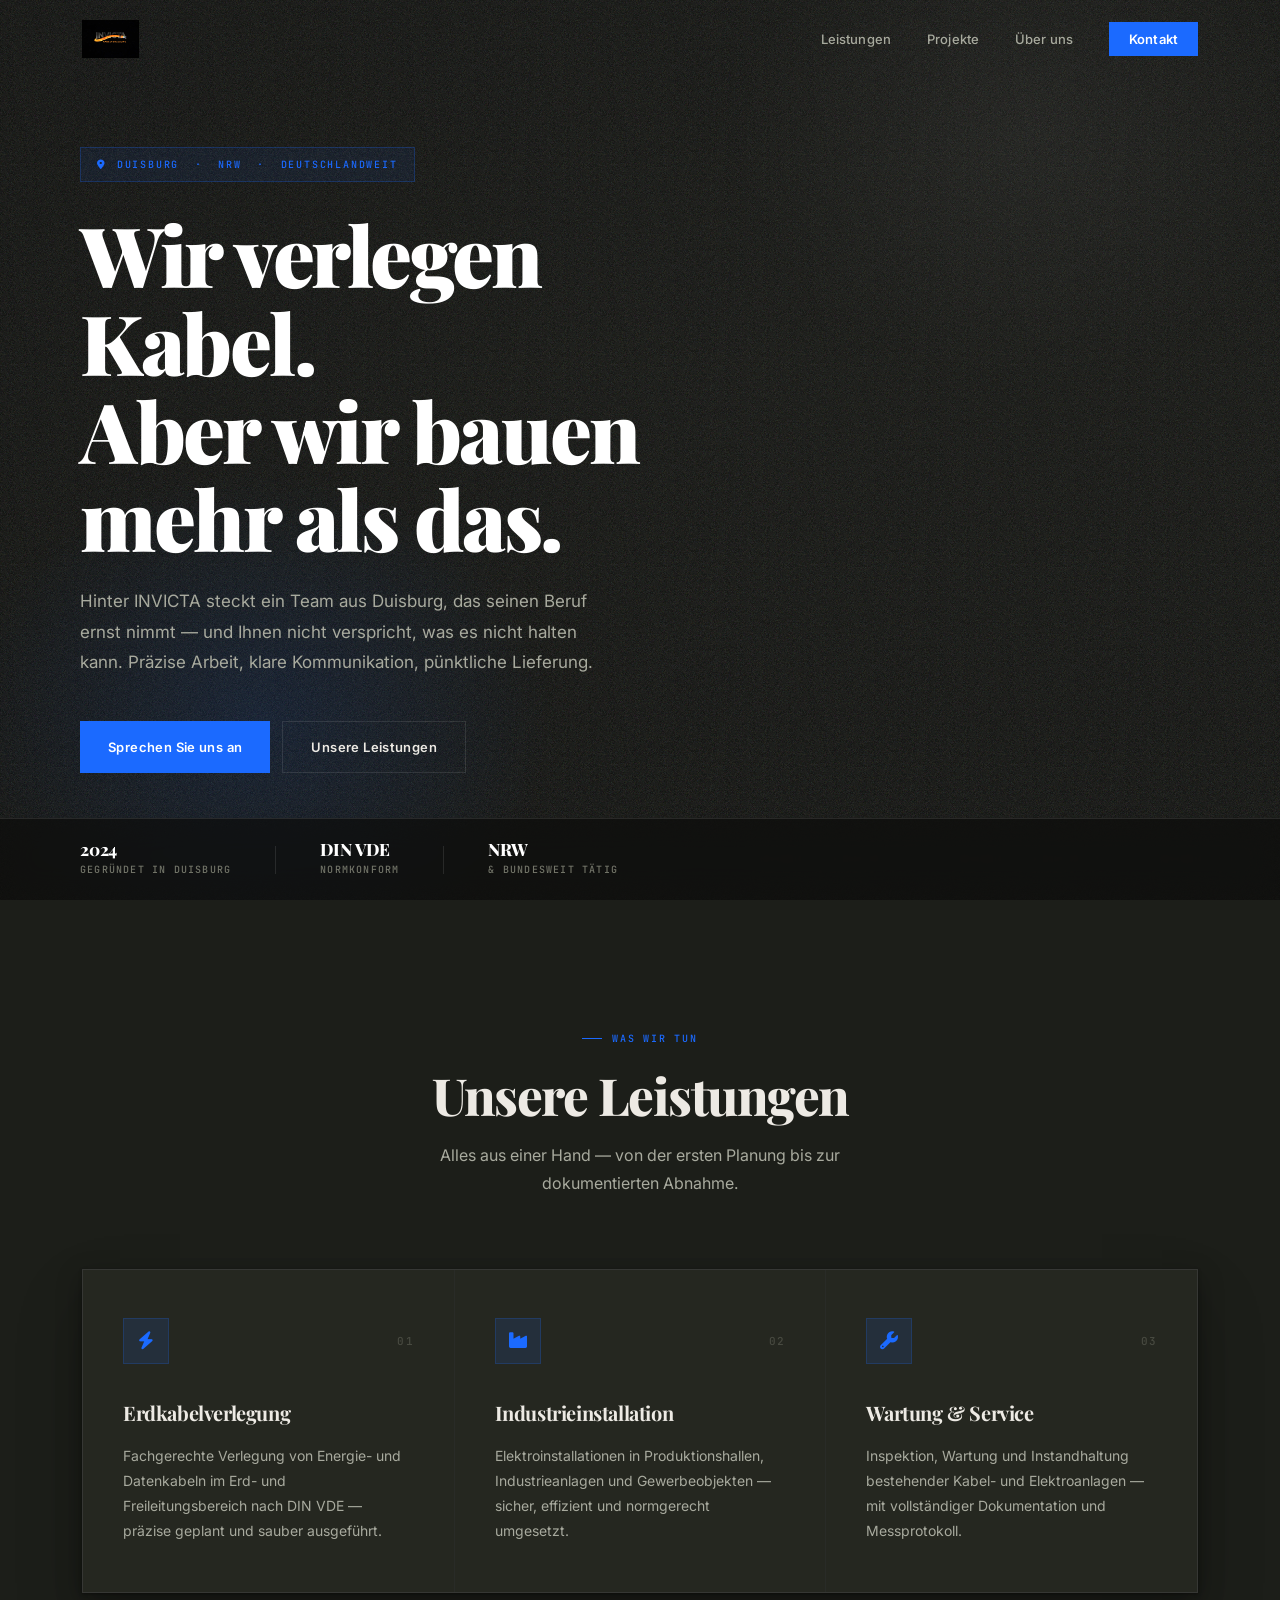
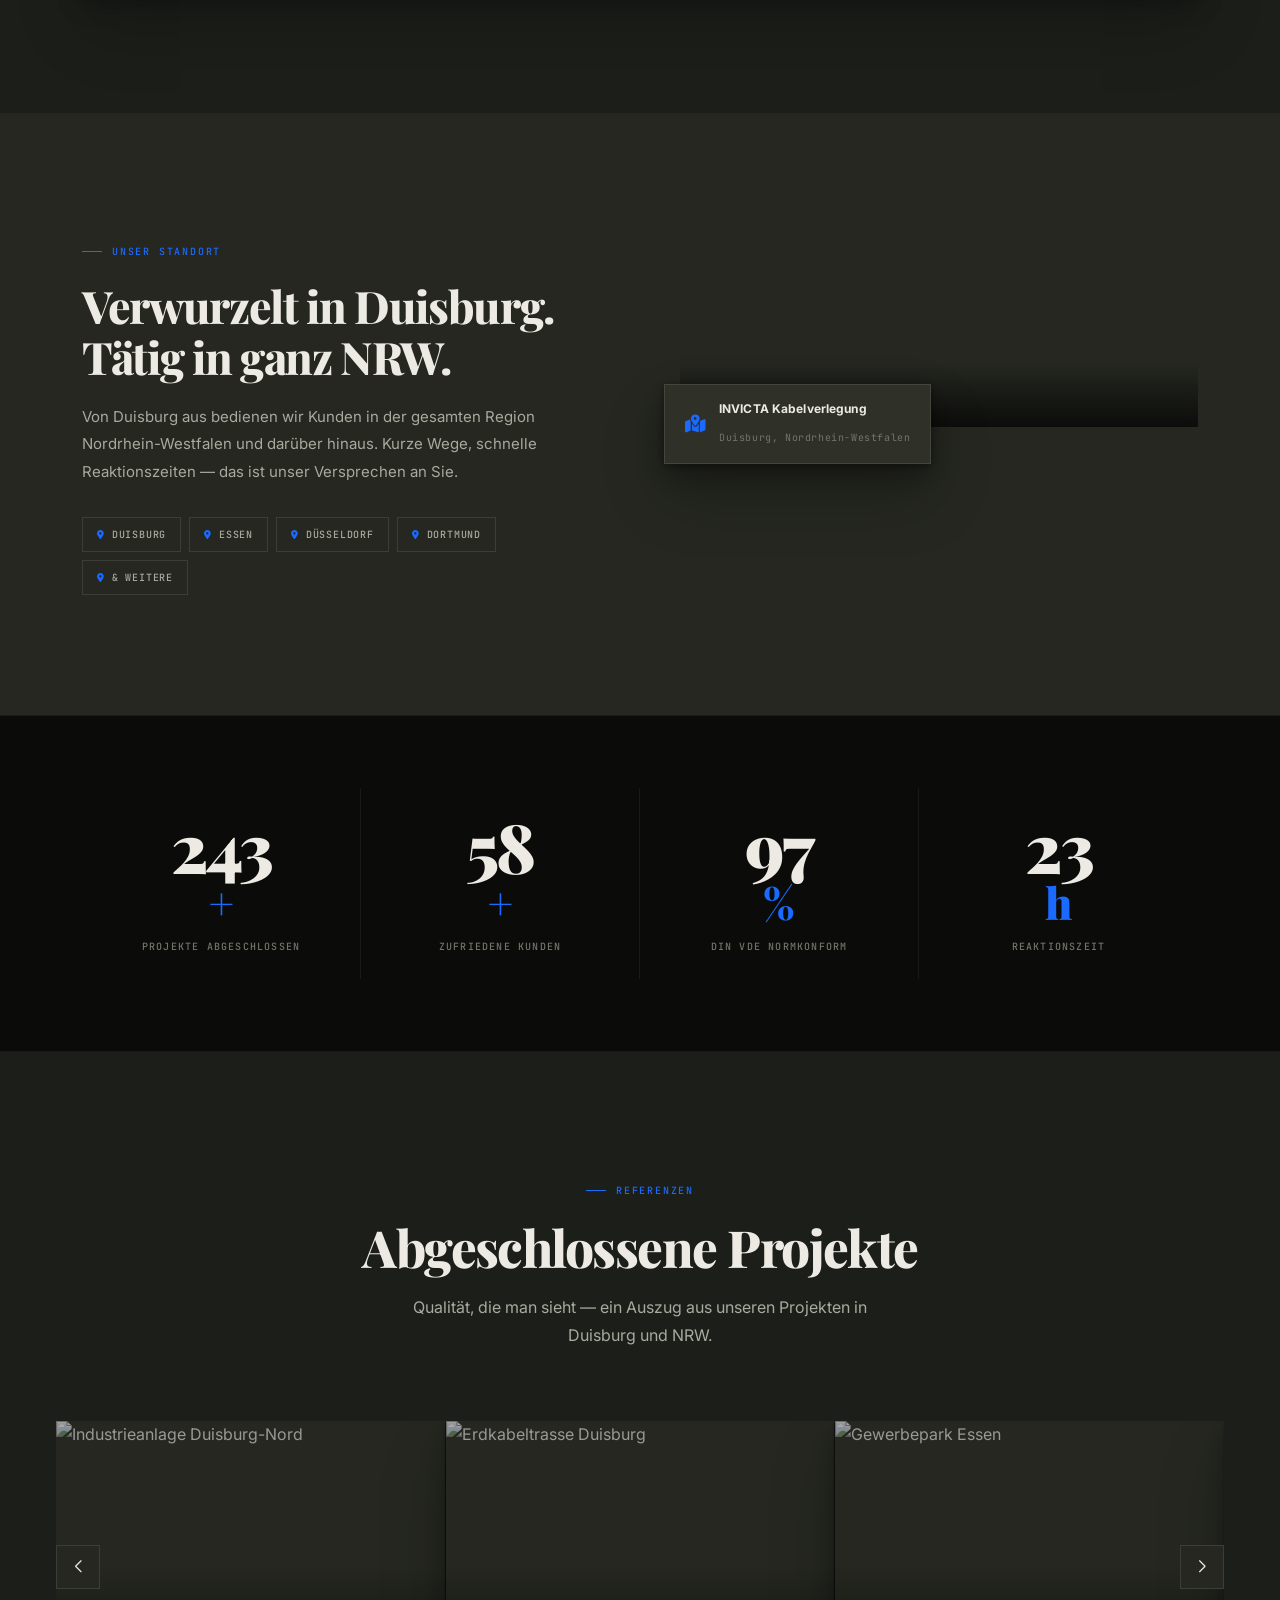
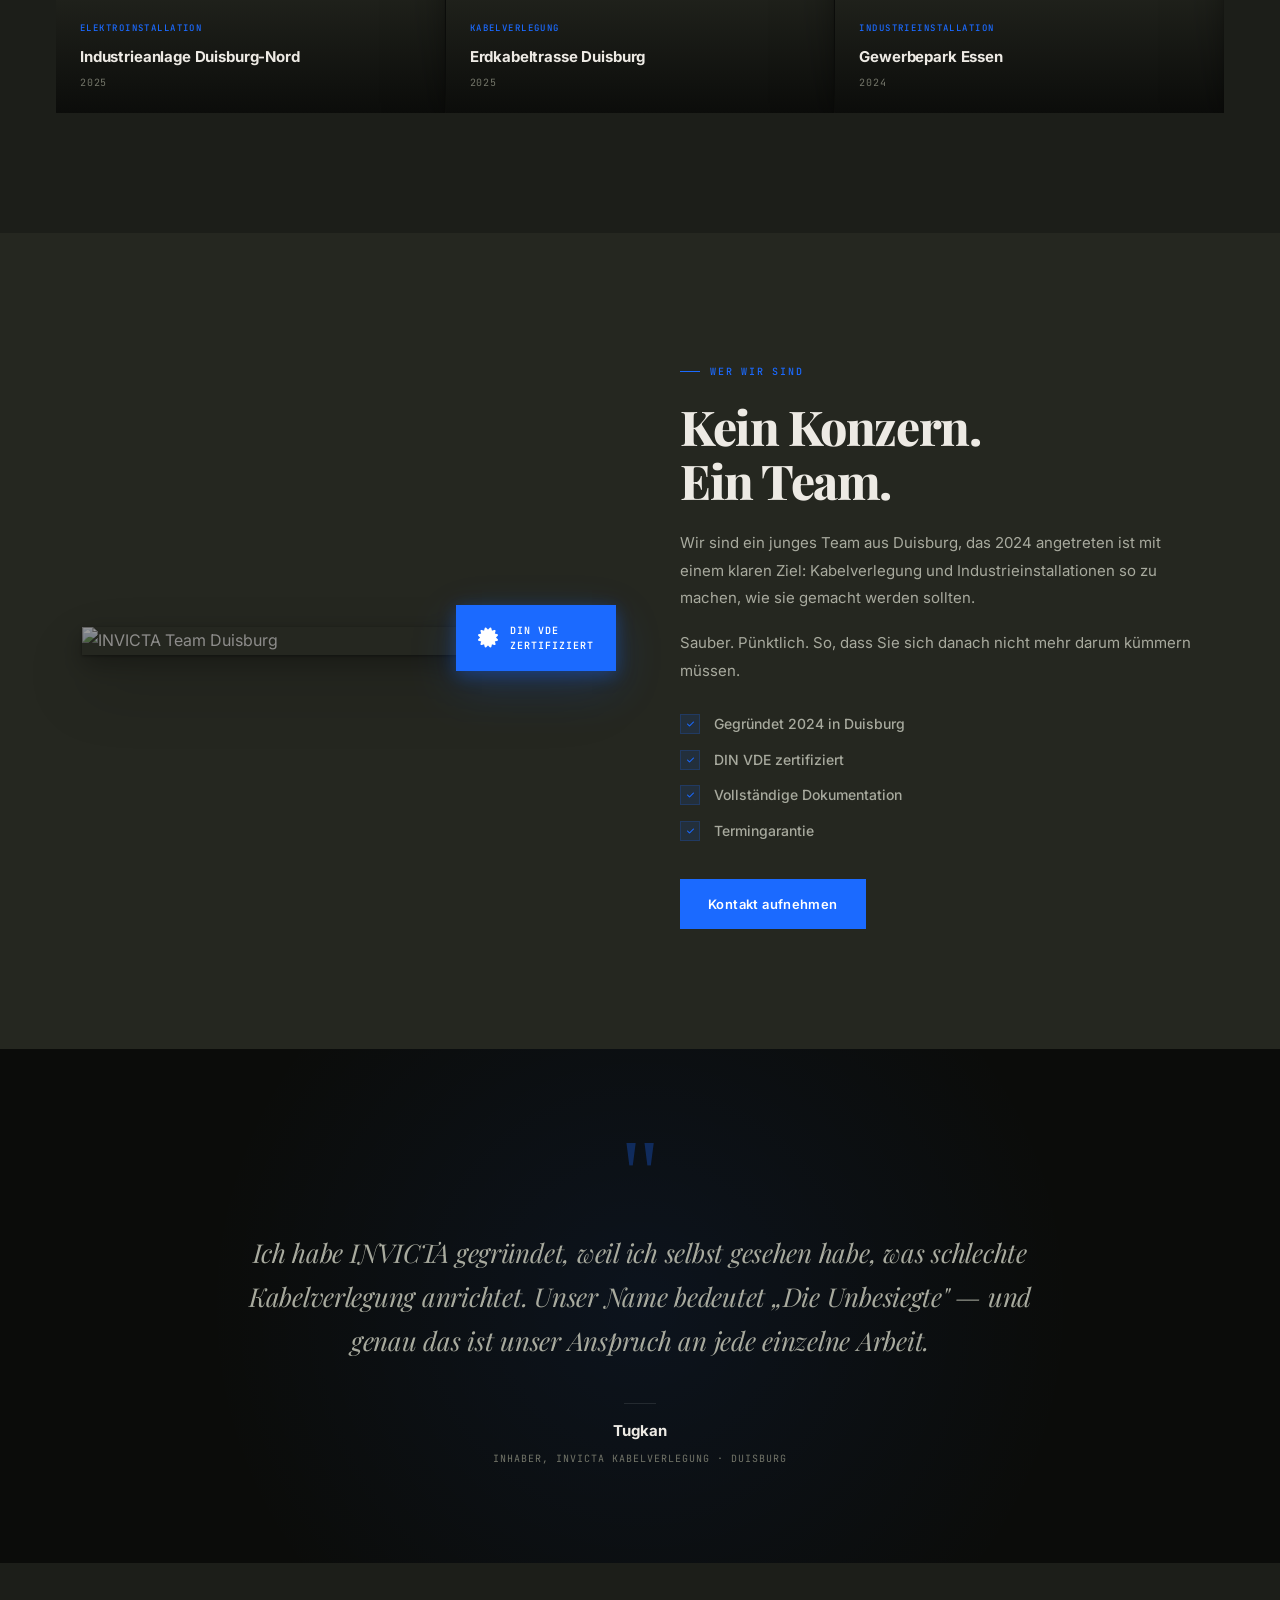
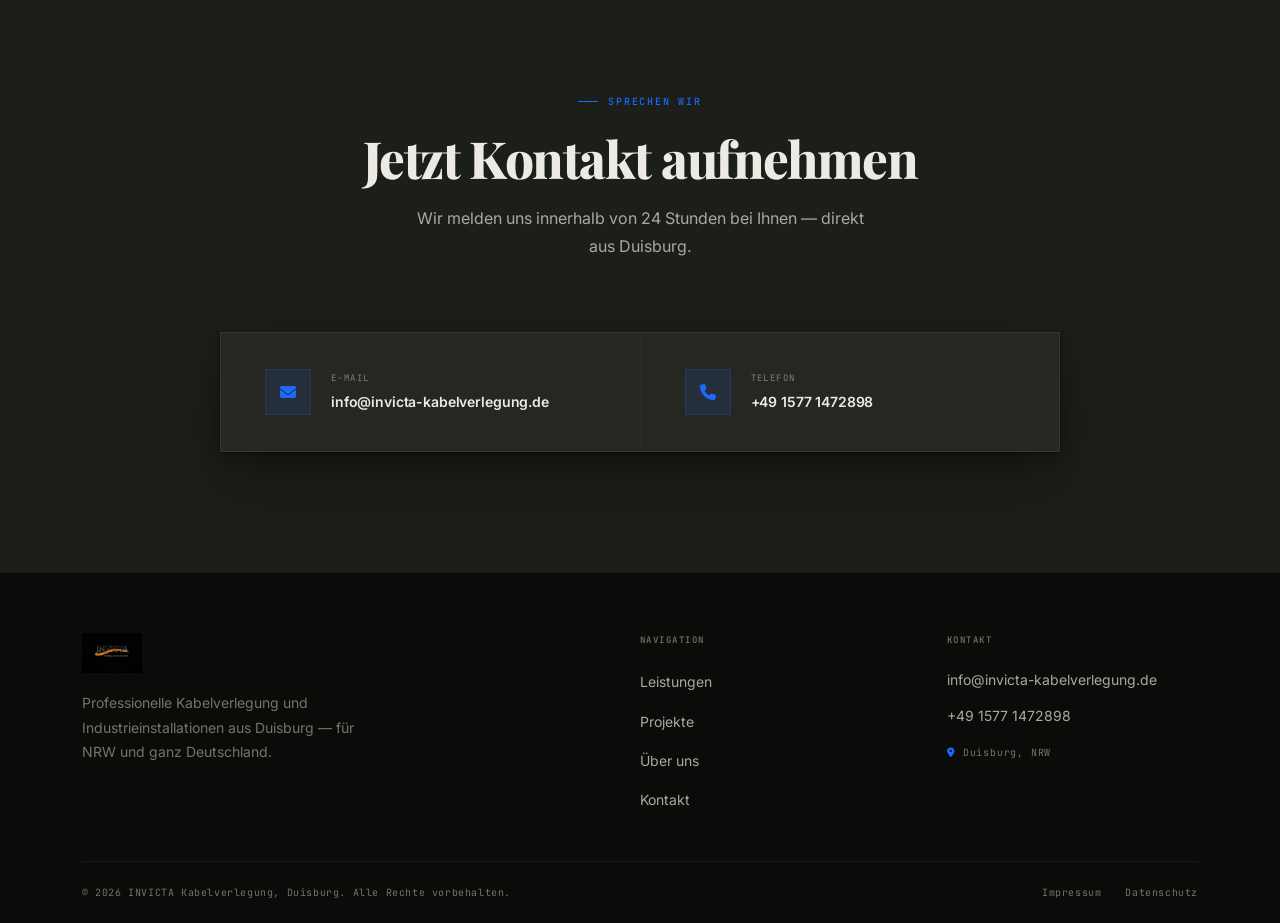
==== commit 3af59054: "v5: Dark industrial redesign — Terminal Industries × Editorial. JetBrains Mono labels, cinematic her" ====
--- a/index.html
+++ b/index.html
@@ -7,7 +7,7 @@
     <title>INVICTA Kabelverlegung – Duisburg</title>
     <link rel="preconnect" href="https://fonts.googleapis.com">
     <link rel="preconnect" href="https://fonts.gstatic.com" crossorigin>
-    <link href="https://fonts.googleapis.com/css2?family=Inter:wght@300;400;500;600;700;800;900&family=Playfair+Display:ital,wght@0,700;0,800;0,900;1,400&display=swap" rel="stylesheet">
+    <link href="https://fonts.googleapis.com/css2?family=Inter:wght@300;400;500;600;700;800;900&family=JetBrains+Mono:wght@400;500;600&family=Playfair+Display:ital,wght@0,700;0,800;0,900;1,400&display=swap" rel="stylesheet">
     <link rel="stylesheet" href="https://cdnjs.cloudflare.com/ajax/libs/font-awesome/6.5.1/css/all.min.css">
     <link rel="stylesheet" href="https://cdn.jsdelivr.net/npm/swiper@11/swiper-bundle.min.css">
     <link rel="stylesheet" href="https://unpkg.com/aos@2.3.4/dist/aos.css">
--- a/css/styles.css
+++ b/css/styles.css
@@ -1,60 +1,64 @@
 /* ============================================================
-   INVICTA KABELVERLEGUNG — Stylesheet v4
-   Theme: Industrial Light Gray · Duisburg
+   INVICTA KABELVERLEGUNG — Stylesheet v5
+   Theme: Dark Industrial · Terminal × Editorial
    ============================================================ */
 
 *, *::before, *::after { margin: 0; padding: 0; box-sizing: border-box; }
 
 :root {
-    --gray-50:    #FAFAF8;
-    --gray-100:   #F2F0EC;
-    --gray-200:   #E8E4DE;
-    --gray-300:   #DAD5CE;
-    --gray-400:   #C0BAB2;
-    --gray-500:   #8A857E;
-    --gray-600:   #5A5650;
-    --gray-700:   #3A3733;
-
-    --bg:         var(--gray-100);
-    --bg-2:       var(--gray-50);
-    --bg-3:       var(--gray-200);
-    --bg-dark:    var(--gray-300);
-    --bg-dark-2:  var(--gray-200);
+    --black:      #0B0C0A;
+    --dark-1:     #131410;
+    --dark-2:     #1C1E19;
+    --dark-3:     #252720;
+    --dark-4:     #2F3128;
+    --mid:        #484A40;
+    --gray:       #737569;
+    --gray-light: #A8AA9E;
+    --off-white:  #EDEAE4;
     --white:      #FFFFFF;
-    --text:       var(--gray-700);
-    --text-muted: var(--gray-500);
+
     --blue:       #1B6AFF;
-    --blue-dim:   rgba(27, 106, 255, 0.09);
-    --border:     rgba(0, 0, 0, 0.06);
-    --border-2:   rgba(0, 0, 0, 0.10);
+    --blue-dim:   rgba(27, 106, 255, 0.12);
+    --blue-glow:  rgba(27, 106, 255, 0.22);
+
+    --border:     rgba(255,255,255,0.06);
+    --border-2:   rgba(255,255,255,0.10);
+    --border-3:   rgba(255,255,255,0.16);
+
+    --text:       var(--off-white);
+    --text-muted: var(--gray-light);
+
     --ease:       cubic-bezier(0.4, 0, 0.2, 1);
 
-    /* Layered shadow system */
-    --shadow-card: 0 1px 3px rgba(58,55,51,0.04), 0 6px 16px rgba(58,55,51,0.06), 0 24px 48px rgba(58,55,51,0.05);
-    --shadow-card-hover: 0 1px 3px rgba(58,55,51,0.06), 0 12px 32px rgba(58,55,51,0.10), 0 32px 64px rgba(58,55,51,0.08);
-    --shadow-blue: 0 4px 12px rgba(27,106,255,0.18), 0 16px 40px rgba(27,106,255,0.14);
-    --shadow-float: 0 1px 2px rgba(0,0,0,0.04), 0 8px 24px rgba(0,0,0,0.08), 0 24px 56px rgba(0,0,0,0.06);
+    --shadow-card:       0 1px 3px rgba(0,0,0,0.40), 0 8px 24px rgba(0,0,0,0.30), 0 32px 64px rgba(0,0,0,0.20);
+    --shadow-card-hover: 0 1px 3px rgba(0,0,0,0.50), 0 16px 40px rgba(0,0,0,0.40), 0 48px 80px rgba(0,0,0,0.30);
+    --shadow-blue:       0 4px 16px rgba(27,106,255,0.35), 0 16px 48px rgba(27,106,255,0.20);
+    --shadow-float:      0 2px 8px rgba(0,0,0,0.40), 0 12px 32px rgba(0,0,0,0.30), 0 32px 64px rgba(0,0,0,0.20);
 }
 
 html { scroll-behavior: smooth; }
 
 body {
     font-family: 'Inter', system-ui, sans-serif;
-    background: var(--bg);
+    background: var(--dark-1);
     color: var(--text);
     line-height: 1.7;
     overflow-x: hidden;
     -webkit-font-smoothing: antialiased;
 }
 
-/* Section backgrounds */
-.leistungen  { background: var(--bg-2) !important; }
-.standort    { background: var(--bg) !important; }
-.projekte    { background: var(--bg-2) !important; }
-.ueber-uns   { background: var(--bg) !important; }
-.kontakt     { background: var(--bg-2) !important; }
-.stats       { background: var(--bg-dark) !important; border-color: transparent !important; }
-.footer      { background: var(--bg-dark-2) !important; border-color: rgba(0,0,0,0.06) !important; }
+/* ============================================================
+   SECTION BACKGROUNDS
+   ============================================================ */
+
+.leistungen  { background: var(--dark-2); }
+.standort    { background: var(--dark-3); }
+.stats       { background: var(--black); }
+.projekte    { background: var(--dark-2); }
+.ueber-uns   { background: var(--dark-3); }
+.zitat       { background: var(--black); }
+.kontakt     { background: var(--dark-2); }
+.footer      { background: var(--black); }
 
 /* ============================================================
    UTILITIES
@@ -63,24 +67,38 @@
 .container { max-width: 1180px; margin: 0 auto; padding: 0 32px; }
 
 .section-label {
-    display: inline-block;
-    font-size: 11px;
-    font-weight: 700;
-    letter-spacing: 0.16em;
+    display: inline-flex;
+    align-items: center;
+    gap: 10px;
+    font-family: 'JetBrains Mono', monospace;
+    font-size: 10px;
+    font-weight: 500;
+    letter-spacing: 0.18em;
     text-transform: uppercase;
     color: var(--blue);
-    margin-bottom: 16px;
-}
-
-.section-header { text-align: center; margin-bottom: 64px; }
+    margin-bottom: 20px;
+}
+
+.section-label::before {
+    content: '';
+    display: block;
+    width: 20px;
+    height: 1px;
+    background: var(--blue);
+    flex-shrink: 0;
+}
+
+.section-header { text-align: center; margin-bottom: 72px; }
+
+.section-header .section-label { justify-content: center; }
 
 .section-header h2 {
     font-family: 'Playfair Display', Georgia, serif;
-    font-size: clamp(28px, 3.5vw, 44px);
+    font-size: clamp(30px, 4vw, 52px);
     font-weight: 800;
-    color: var(--text);
-    margin-bottom: 14px;
-    line-height: 1.15;
+    color: var(--off-white);
+    margin-bottom: 18px;
+    line-height: 1.1;
     letter-spacing: -0.03em;
 }
 
@@ -92,18 +110,23 @@
     line-height: 1.75;
 }
 
+/* Buttons */
 .btn {
     display: inline-flex;
     align-items: center;
     gap: 8px;
-    padding: 13px 26px;
-    font-size: 14px;
+    padding: 14px 28px;
+    font-size: 13px;
     font-weight: 600;
     text-decoration: none;
-    transition: background-color 0.22s var(--ease), transform 0.22s var(--ease), box-shadow 0.22s var(--ease), border-color 0.22s var(--ease), color 0.22s var(--ease);
+    transition: background-color 0.22s var(--ease),
+                transform 0.22s var(--ease),
+                box-shadow 0.22s var(--ease),
+                border-color 0.22s var(--ease),
+                color 0.22s var(--ease);
     cursor: pointer;
     border: none;
-    letter-spacing: 0.01em;
+    letter-spacing: 0.03em;
 }
 
 .btn:focus-visible {
@@ -130,19 +153,17 @@
 
 .btn-outline {
     background: transparent;
-    color: var(--gray-700);
+    color: var(--off-white);
     border: 1px solid var(--border-2);
 }
 
 .btn-outline:hover {
-    border-color: rgba(58,55,51,0.25);
-    background: rgba(58,55,51,0.04);
+    border-color: var(--border-3);
+    background: rgba(255,255,255,0.05);
     transform: translateY(-2px);
 }
 
-.btn-outline:active {
-    transform: translateY(0);
-}
+.btn-outline:active { transform: translateY(0); }
 
 /* ============================================================
    NAVBAR
@@ -152,17 +173,19 @@
     position: fixed;
     top: 0; left: 0; right: 0;
     z-index: 1000;
-    padding: 18px 0;
-    transition: background-color 0.3s var(--ease), padding 0.3s var(--ease), box-shadow 0.3s var(--ease);
+    padding: 20px 0;
+    transition: background-color 0.3s var(--ease),
+                padding 0.3s var(--ease),
+                box-shadow 0.3s var(--ease);
 }
 
 .navbar.scrolled {
-    background: rgba(242, 240, 236, 0.96);
+    background: rgba(13, 14, 10, 0.92);
     backdrop-filter: blur(20px);
     -webkit-backdrop-filter: blur(20px);
-    padding: 12px 0;
+    padding: 14px 0;
     border-bottom: 1px solid var(--border);
-    box-shadow: 0 1px 3px rgba(58,55,51,0.04), 0 4px 16px rgba(58,55,51,0.06);
+    box-shadow: 0 1px 0 rgba(255,255,255,0.04), 0 8px 32px rgba(0,0,0,0.4);
 }
 
 .nav-container {
@@ -177,10 +200,10 @@
 .nav-logo { text-decoration: none; }
 
 .nav-logo-img {
-    height: 40px;
+    height: 38px;
     width: auto;
     display: block;
-    mix-blend-mode: multiply;
+    filter: invert(1) brightness(1.2);
 }
 
 .nav-links {
@@ -192,13 +215,14 @@
 
 .nav-links a {
     text-decoration: none;
-    color: var(--text-muted);
-    font-size: 14px;
+    color: var(--gray-light);
+    font-size: 13px;
     font-weight: 500;
     transition: color 0.2s var(--ease);
-}
-
-.nav-links a:hover { color: var(--text); }
+    letter-spacing: 0.01em;
+}
+
+.nav-links a:hover { color: var(--off-white); }
 
 .nav-links a:focus-visible {
     outline: 2px solid var(--blue);
@@ -211,13 +235,15 @@
     color: #fff !important;
     padding: 9px 20px;
     font-weight: 600;
-    transition: background-color 0.2s var(--ease), transform 0.2s var(--ease), box-shadow 0.2s var(--ease);
+    transition: background-color 0.2s var(--ease),
+                transform 0.2s var(--ease),
+                box-shadow 0.2s var(--ease);
 }
 
 .nav-links .nav-cta:hover {
     background: #1456D6;
     transform: translateY(-1px);
-    box-shadow: 0 4px 12px rgba(27,106,255,0.25);
+    box-shadow: var(--shadow-blue);
 }
 
 .nav-links .nav-cta:active { transform: translateY(0); }
@@ -236,7 +262,7 @@
     display: block;
     width: 22px;
     height: 1.5px;
-    background: var(--gray-600);
+    background: var(--gray-light);
     transition: transform 0.25s var(--ease), opacity 0.25s var(--ease);
 }
 
@@ -259,135 +285,133 @@
     background:
         url('https://images.unsplash.com/photo-1504307651254-35680f356dfd?w=1920&q=80')
         center / cover no-repeat;
-    background-color: #DAD5CE;
+    background-color: var(--dark-1);
     transform: scale(1.04);
     transition: transform 8s ease;
 }
 
+/* Layered dramatic overlays — cinematic, BBC Storyworks style */
 .hero-overlay {
     position: absolute;
     inset: 0;
-    background: linear-gradient(
-        160deg,
-        rgba(242, 240, 236, 0.93) 0%,
-        rgba(242, 240, 236, 0.82) 50%,
-        rgba(232, 228, 222, 0.90) 100%
-    );
-}
-
-/* SVG noise grain */
+    background:
+        linear-gradient(180deg, rgba(11,12,10,0.55) 0%, rgba(11,12,10,0.35) 40%, rgba(11,12,10,0.80) 100%),
+        linear-gradient(90deg, rgba(11,12,10,0.70) 0%, transparent 60%);
+}
+
+/* SVG grain texture */
 .hero-grain {
     position: absolute;
     inset: 0;
     z-index: 1;
     pointer-events: none;
-    opacity: 0.35;
+    opacity: 0.18;
     background-image: url("data:image/svg+xml,%3Csvg viewBox='0 0 512 512' xmlns='http://www.w3.org/2000/svg'%3E%3Cfilter id='noise'%3E%3CfeTurbulence type='fractalNoise' baseFrequency='0.75' numOctaves='4' stitchTiles='stitch'/%3E%3C/filter%3E%3Crect width='100%25' height='100%25' filter='url(%23noise)' opacity='1'/%3E%3C/svg%3E");
     background-size: 200px 200px;
 }
 
-/* Layered radial gradients for depth */
+/* Radial blue glow — bottom left depth */
 .hero-radial-1 {
     position: absolute;
     z-index: 1;
     pointer-events: none;
-    bottom: -15%;
-    left: -8%;
-    width: 55%;
-    height: 65%;
-    background: radial-gradient(ellipse at center, rgba(27, 106, 255, 0.07) 0%, transparent 65%);
-}
-
+    bottom: -10%;
+    left: -5%;
+    width: 50%;
+    height: 60%;
+    background: radial-gradient(ellipse at center, rgba(27,106,255,0.12) 0%, transparent 65%);
+}
+
+/* Radial warm fade — top right */
 .hero-radial-2 {
     position: absolute;
     z-index: 1;
     pointer-events: none;
-    top: -10%;
+    top: -15%;
     right: -5%;
-    width: 45%;
-    height: 55%;
-    background: radial-gradient(ellipse at center, rgba(58, 55, 51, 0.05) 0%, transparent 65%);
+    width: 50%;
+    height: 60%;
+    background: radial-gradient(ellipse at center, rgba(255,255,255,0.04) 0%, transparent 65%);
 }
 
 .hero-content {
     position: relative;
     z-index: 2;
-    max-width: 720px;
-    padding: 0 80px;
-    margin-top: auto;
-    padding-top: 120px;
-    padding-bottom: 120px;
+    max-width: 800px;
+    padding: 140px 80px 120px;
 }
 
 .hero-location {
     display: inline-flex;
     align-items: center;
     gap: 10px;
-    font-size: 12px;
-    font-weight: 600;
-    letter-spacing: 0.1em;
+    font-family: 'JetBrains Mono', monospace;
+    font-size: 10px;
+    font-weight: 500;
+    letter-spacing: 0.18em;
     text-transform: uppercase;
     color: var(--blue);
-    margin-bottom: 24px;
-    padding: 7px 16px;
-    border: 1px solid rgba(27, 106, 255, 0.2);
-    background: rgba(27, 106, 255, 0.06);
-}
-
-.hero-location i { font-size: 11px; }
+    margin-bottom: 28px;
+    padding: 8px 16px;
+    border: 1px solid rgba(27,106,255,0.25);
+    background: rgba(27,106,255,0.08);
+}
+
+.hero-location i { font-size: 10px; }
 
 .hero-title {
     font-family: 'Playfair Display', Georgia, serif;
-    font-size: clamp(38px, 5.5vw, 72px);
+    font-size: clamp(44px, 6.5vw, 84px);
     font-weight: 900;
-    color: var(--gray-700);
-    line-height: 1.08;
+    color: var(--white);
+    line-height: 1.06;
     letter-spacing: -0.03em;
-    margin-bottom: 22px;
+    margin-bottom: 24px;
 }
 
 .hero-sub {
     font-size: 17px;
-    color: var(--gray-600);
-    line-height: 1.75;
-    margin-bottom: 40px;
-    max-width: 540px;
+    color: var(--gray-light);
+    line-height: 1.78;
+    margin-bottom: 44px;
+    max-width: 520px;
 }
 
 .hero-actions { display: flex; gap: 12px; flex-wrap: wrap; }
 
-/* Bottom info bar */
+/* Bottom stat bar */
 .hero-bottom-bar {
     position: absolute;
     bottom: 0;
-    left: 0;
-    right: 0;
+    left: 0; right: 0;
     z-index: 2;
     display: flex;
     align-items: center;
     padding: 22px 80px;
     border-top: 1px solid var(--border-2);
-    background: rgba(232, 228, 222, 0.7);
-    backdrop-filter: blur(12px);
-    gap: 40px;
-}
-
-.hero-stat { display: flex; flex-direction: column; gap: 2px; }
+    background: rgba(11,12,10,0.65);
+    backdrop-filter: blur(16px);
+    -webkit-backdrop-filter: blur(16px);
+    gap: 44px;
+}
+
+.hero-stat { display: flex; flex-direction: column; gap: 3px; }
 
 .hero-stat strong {
     font-family: 'Playfair Display', Georgia, serif;
-    font-size: 16px;
+    font-size: 17px;
     font-weight: 800;
-    color: var(--gray-700);
+    color: var(--white);
     letter-spacing: -0.01em;
     line-height: 1;
 }
 
 .hero-stat span {
-    font-size: 11px;
-    color: var(--gray-500);
+    font-family: 'JetBrains Mono', monospace;
+    font-size: 10px;
+    color: var(--gray);
     font-weight: 500;
-    letter-spacing: 0.06em;
+    letter-spacing: 0.12em;
     text-transform: uppercase;
 }
 
@@ -402,57 +426,77 @@
    LEISTUNGEN
    ============================================================ */
 
-.leistungen { padding: 112px 0; background: var(--bg-2); }
+.leistungen { padding: 120px 0; }
 
 .leistungen-grid {
     display: grid;
     grid-template-columns: repeat(3, 1fr);
     gap: 1px;
-    background: var(--border-2);
-    border: 1px solid var(--border-2);
+    background: var(--border);
+    border: 1px solid var(--border);
     box-shadow: var(--shadow-card);
 }
 
 .leistung-card {
-    background: var(--bg);
-    padding: 44px 36px;
-    transition: background-color 0.25s var(--ease), box-shadow 0.25s var(--ease);
+    background: var(--dark-3);
+    padding: 48px 40px;
+    transition: background-color 0.25s var(--ease);
     position: relative;
     overflow: hidden;
+}
+
+/* Hover gradient glow — Terminal Industries style */
+.leistung-card::before {
+    content: '';
+    position: absolute;
+    bottom: -60%;
+    left: -20%;
+    width: 140%;
+    height: 100%;
+    background: radial-gradient(ellipse at center, rgba(27,106,255,0.06) 0%, transparent 65%);
+    opacity: 0;
+    transition: opacity 0.4s var(--ease);
+    pointer-events: none;
 }
 
 .leistung-card::after {
     content: '';
     position: absolute;
     bottom: 0; left: 0; right: 0;
-    height: 2px;
+    height: 1px;
     background: var(--blue);
     transform: scaleX(0);
     transform-origin: left;
     transition: transform 0.35s var(--ease);
 }
 
-.leistung-card:hover { background: var(--bg-2); }
+.leistung-card:hover::before { opacity: 1; }
 .leistung-card:hover::after { transform: scaleX(1); }
+.leistung-card:hover { background: var(--dark-4); }
 
 .card-top {
     display: flex;
     align-items: center;
     justify-content: space-between;
-    margin-bottom: 28px;
+    margin-bottom: 32px;
 }
 
 .card-icon {
-    width: 44px;
-    height: 44px;
+    width: 46px;
+    height: 46px;
     background: var(--blue-dim);
+    border: 1px solid rgba(27,106,255,0.2);
     display: flex;
     align-items: center;
     justify-content: center;
-    transition: background-color 0.25s var(--ease);
-}
-
-.leistung-card:hover .card-icon { background: var(--blue); }
+    transition: background-color 0.25s var(--ease), border-color 0.25s var(--ease), box-shadow 0.25s var(--ease);
+}
+
+.leistung-card:hover .card-icon {
+    background: var(--blue);
+    border-color: var(--blue);
+    box-shadow: var(--shadow-blue);
+}
 
 .card-icon i {
     font-size: 18px;
@@ -463,32 +507,33 @@
 .leistung-card:hover .card-icon i { color: #fff; }
 
 .card-num {
-    font-size: 12px;
-    font-weight: 800;
-    color: var(--gray-300);
-    letter-spacing: 0.08em;
+    font-family: 'JetBrains Mono', monospace;
+    font-size: 11px;
+    font-weight: 500;
+    color: var(--mid);
+    letter-spacing: 0.1em;
 }
 
 .leistung-card h3 {
     font-family: 'Playfair Display', Georgia, serif;
-    font-size: 19px;
+    font-size: 20px;
     font-weight: 700;
-    color: var(--text);
-    margin-bottom: 12px;
-    letter-spacing: -0.015em;
+    color: var(--off-white);
+    margin-bottom: 14px;
+    letter-spacing: -0.02em;
 }
 
 .leistung-card p {
     font-size: 14px;
-    color: var(--text-muted);
-    line-height: 1.75;
+    color: var(--gray-light);
+    line-height: 1.78;
 }
 
 /* ============================================================
    STANDORT
    ============================================================ */
 
-.standort { padding: 112px 0; background: var(--bg); }
+.standort { padding: 120px 0; }
 
 .standort-grid {
     display: grid;
@@ -499,19 +544,19 @@
 
 .standort-text h2 {
     font-family: 'Playfair Display', Georgia, serif;
-    font-size: clamp(26px, 3.2vw, 42px);
+    font-size: clamp(28px, 3.5vw, 46px);
     font-weight: 800;
-    color: var(--text);
-    margin-bottom: 18px;
-    line-height: 1.2;
+    color: var(--off-white);
+    margin-bottom: 20px;
+    line-height: 1.15;
     letter-spacing: -0.03em;
 }
 
 .standort-text p {
     font-size: 15px;
-    color: var(--text-muted);
-    line-height: 1.8;
-    margin-bottom: 28px;
+    color: var(--gray-light);
+    line-height: 1.82;
+    margin-bottom: 32px;
 }
 
 .standort-tags {
@@ -524,21 +569,25 @@
     display: inline-flex;
     align-items: center;
     gap: 7px;
-    font-size: 12px;
-    font-weight: 600;
-    color: var(--text);
-    padding: 7px 14px;
+    font-family: 'JetBrains Mono', monospace;
+    font-size: 10px;
+    font-weight: 500;
+    color: var(--gray-light);
+    padding: 8px 14px;
     border: 1px solid var(--border-2);
-    letter-spacing: 0.02em;
-    transition: border-color 0.2s var(--ease), background-color 0.2s var(--ease), color 0.2s var(--ease);
+    letter-spacing: 0.08em;
+    text-transform: uppercase;
+    transition: border-color 0.2s var(--ease),
+                background-color 0.2s var(--ease),
+                color 0.2s var(--ease);
     cursor: default;
 }
 
-.standort-tags span i { color: var(--blue); font-size: 10px; }
+.standort-tags span i { color: var(--blue); font-size: 9px; }
 
 .standort-tags span:hover {
-    border-color: rgba(27, 106, 255, 0.3);
-    background: rgba(27, 106, 255, 0.05);
+    border-color: rgba(27,106,255,0.35);
+    background: rgba(27,106,255,0.08);
     color: var(--blue);
 }
 
@@ -549,52 +598,55 @@
     top: -16px;
     left: -16px;
     z-index: 2;
-    background: var(--white);
+    background: var(--dark-4);
     border: 1px solid var(--border-2);
-    padding: 14px 18px;
+    padding: 14px 20px;
     display: flex;
     align-items: center;
     gap: 14px;
-    backdrop-filter: blur(12px);
     box-shadow: var(--shadow-float);
 }
 
-.standort-card i { font-size: 20px; color: var(--blue); flex-shrink: 0; }
+.standort-card i { font-size: 18px; color: var(--blue); flex-shrink: 0; }
 
 .standort-card strong {
     display: block;
-    font-size: 13px;
+    font-size: 12px;
     font-weight: 700;
-    color: var(--text);
+    color: var(--off-white);
     margin-bottom: 2px;
+    letter-spacing: 0.01em;
 }
 
 .standort-card span {
-    font-size: 12px;
-    color: var(--text-muted);
+    font-family: 'JetBrains Mono', monospace;
+    font-size: 10px;
+    color: var(--gray);
+    letter-spacing: 0.06em;
 }
 
 .standort-visual img {
     width: 100%;
     display: block;
-    filter: saturate(0.6) brightness(0.7);
+    filter: saturate(0.5) brightness(0.5);
 }
 
 .standort-overlay {
     position: absolute;
     bottom: 0; left: 0; right: 0;
-    padding: 20px;
-    background: linear-gradient(to top, rgba(12,13,16,0.9) 0%, transparent 100%);
+    padding: 28px 20px 18px;
+    background: linear-gradient(to top, rgba(11,12,10,0.95) 0%, transparent 100%);
     display: flex;
     align-items: flex-end;
 }
 
 .standort-overlay span {
-    font-size: 12px;
-    font-weight: 700;
-    letter-spacing: 0.1em;
+    font-family: 'JetBrains Mono', monospace;
+    font-size: 10px;
+    font-weight: 500;
+    letter-spacing: 0.14em;
     text-transform: uppercase;
-    color: rgba(255,255,255,0.5);
+    color: var(--gray);
 }
 
 /* ============================================================
@@ -602,8 +654,7 @@
    ============================================================ */
 
 .stats {
-    padding: 64px 0;
-    background: var(--bg-2);
+    padding: 72px 0;
     border-top: 1px solid var(--border);
     border-bottom: 1px solid var(--border);
 }
@@ -611,13 +662,13 @@
 .stats-grid {
     display: grid;
     grid-template-columns: repeat(4, 1fr);
-    gap: 0;
 }
 
 .stat-item {
     text-align: center;
-    padding: 20px 0;
-    border-right: 1px solid var(--border-2);
+    padding: 24px 0;
+    border-right: 1px solid var(--border);
+    position: relative;
 }
 
 .stat-item:last-child { border-right: none; }
@@ -625,15 +676,16 @@
 .stat-number {
     display: block;
     font-family: 'Playfair Display', Georgia, serif;
-    font-size: clamp(40px, 5vw, 60px);
+    font-size: clamp(44px, 5.5vw, 68px);
     font-weight: 900;
-    color: var(--gray-700);
+    color: var(--off-white);
     line-height: 1;
-    letter-spacing: -0.035em;
+    letter-spacing: -0.04em;
 }
 
 .stat-suffix {
-    font-size: clamp(26px, 3vw, 38px);
+    font-family: 'Playfair Display', Georgia, serif;
+    font-size: clamp(28px, 3.5vw, 44px);
     font-weight: 900;
     color: var(--blue);
     line-height: 1;
@@ -641,19 +693,20 @@
 
 .stat-label {
     display: block;
-    font-size: 11px;
-    font-weight: 600;
-    color: var(--text-muted);
-    letter-spacing: 0.08em;
+    font-family: 'JetBrains Mono', monospace;
+    font-size: 10px;
+    font-weight: 500;
+    color: var(--gray);
+    letter-spacing: 0.12em;
     text-transform: uppercase;
-    margin-top: 8px;
+    margin-top: 10px;
 }
 
 /* ============================================================
    PROJEKTE
    ============================================================ */
 
-.projekte { padding: 112px 0; background: var(--bg); }
+.projekte { padding: 120px 0; }
 
 .projekte-wrapper { padding: 0 56px; }
 
@@ -663,7 +716,7 @@
     position: relative;
     aspect-ratio: 4/3;
     overflow: hidden;
-    background: var(--bg-2);
+    background: var(--dark-3);
     box-shadow: var(--shadow-card);
 }
 
@@ -672,56 +725,66 @@
     height: 100%;
     object-fit: cover;
     display: block;
-    transition: transform 0.7s var(--ease);
-    filter: saturate(0.7) brightness(0.85);
-}
-
-.projekt-card:hover img { transform: scale(1.06); }
+    transition: transform 0.8s var(--ease), filter 0.8s var(--ease);
+    filter: saturate(0.5) brightness(0.65);
+}
+
+.projekt-card:hover img {
+    transform: scale(1.06);
+    filter: saturate(0.7) brightness(0.75);
+}
 
 .projekt-overlay {
     position: absolute;
     bottom: 0; left: 0; right: 0;
-    padding: 40px 22px 20px;
-    background: linear-gradient(to top, rgba(12,13,16,0.97) 0%, transparent 100%);
+    padding: 48px 24px 22px;
+    background: linear-gradient(to top, rgba(11,12,10,0.98) 0%, transparent 100%);
 }
 
 .projekt-tag {
     display: inline-block;
-    font-size: 10px;
-    font-weight: 700;
-    letter-spacing: 0.12em;
+    font-family: 'JetBrains Mono', monospace;
+    font-size: 9px;
+    font-weight: 500;
+    letter-spacing: 0.16em;
     text-transform: uppercase;
     color: var(--blue);
-    margin-bottom: 7px;
+    margin-bottom: 8px;
 }
 
 .projekt-overlay h3 {
     font-size: 15px;
     font-weight: 700;
-    color: var(--white);
-    margin-bottom: 3px;
+    color: var(--off-white);
+    margin-bottom: 4px;
     letter-spacing: -0.01em;
 }
 
-.projekt-overlay p { font-size: 12px; color: var(--text-muted); }
+.projekt-overlay p {
+    font-family: 'JetBrains Mono', monospace;
+    font-size: 10px;
+    color: var(--gray);
+    letter-spacing: 0.08em;
+}
 
 /* Swiper */
 .swiper-button-next,
 .swiper-button-prev {
-    color: var(--gray-700) !important;
-    background: var(--bg-3);
+    color: var(--off-white) !important;
+    background: var(--dark-3);
     border: 1px solid var(--border-2);
-    width: 42px !important;
-    height: 42px !important;
+    width: 44px !important;
+    height: 44px !important;
     border-radius: 0;
-    transition: background-color 0.22s var(--ease), border-color 0.22s var(--ease), box-shadow 0.22s var(--ease);
+    transition: background-color 0.22s var(--ease),
+                border-color 0.22s var(--ease),
+                box-shadow 0.22s var(--ease);
 }
 
 .swiper-button-next:hover,
 .swiper-button-prev:hover {
     background: var(--blue);
     border-color: var(--blue);
-    color: #fff !important;
     box-shadow: var(--shadow-blue);
 }
 
@@ -733,14 +796,24 @@
 
 .swiper-pagination { bottom: -36px !important; }
 
-.swiper-pagination-bullet { background: var(--text-muted) !important; opacity: 0.5 !important; border-radius: 0 !important; width: 20px !important; height: 2px !important; }
-.swiper-pagination-bullet-active { background: var(--blue) !important; opacity: 1 !important; }
+.swiper-pagination-bullet {
+    background: var(--gray) !important;
+    opacity: 0.4 !important;
+    border-radius: 0 !important;
+    width: 20px !important;
+    height: 2px !important;
+}
+
+.swiper-pagination-bullet-active {
+    background: var(--blue) !important;
+    opacity: 1 !important;
+}
 
 /* ============================================================
    ÜBER UNS
    ============================================================ */
 
-.ueber-uns { padding: 112px 0; background: var(--bg-2); }
+.ueber-uns { padding: 120px 0; }
 
 .ueber-grid {
     display: grid;
@@ -757,7 +830,7 @@
 .ueber-image img {
     width: 100%;
     display: block;
-    filter: saturate(0.7) brightness(0.85);
+    filter: saturate(0.5) brightness(0.6);
 }
 
 .ueber-badge {
@@ -765,7 +838,7 @@
     bottom: -16px;
     right: -16px;
     background: var(--blue);
-    padding: 16px 20px;
+    padding: 18px 22px;
     display: flex;
     align-items: center;
     gap: 12px;
@@ -775,52 +848,54 @@
 .ueber-badge i { font-size: 20px; color: #fff; }
 
 .ueber-badge span {
-    font-size: 11px;
-    font-weight: 800;
+    font-family: 'JetBrains Mono', monospace;
+    font-size: 10px;
+    font-weight: 600;
     color: #fff;
-    line-height: 1.4;
+    line-height: 1.5;
     text-transform: uppercase;
-    letter-spacing: 0.07em;
+    letter-spacing: 0.1em;
 }
 
 .ueber-text h2 {
     font-family: 'Playfair Display', Georgia, serif;
-    font-size: clamp(26px, 3.5vw, 44px);
+    font-size: clamp(28px, 3.8vw, 48px);
     font-weight: 800;
-    color: var(--text);
-    margin-bottom: 20px;
-    line-height: 1.15;
+    color: var(--off-white);
+    margin-bottom: 22px;
+    line-height: 1.12;
     letter-spacing: -0.03em;
 }
 
 .ueber-text p {
     font-size: 15px;
-    color: var(--text-muted);
-    line-height: 1.8;
-    margin-bottom: 16px;
+    color: var(--gray-light);
+    line-height: 1.82;
+    margin-bottom: 18px;
 }
 
 .ueber-list {
     list-style: none;
     display: flex;
     flex-direction: column;
-    gap: 10px;
-    margin: 24px 0 32px;
+    gap: 12px;
+    margin: 28px 0 36px;
 }
 
 .ueber-list li {
     display: flex;
     align-items: center;
-    gap: 12px;
+    gap: 14px;
     font-size: 14px;
     font-weight: 500;
-    color: var(--text-muted);
+    color: var(--gray-light);
 }
 
 .ueber-list li i {
-    width: 18px;
-    height: 18px;
+    width: 20px;
+    height: 20px;
     background: var(--blue-dim);
+    border: 1px solid rgba(27,106,255,0.2);
     display: flex;
     align-items: center;
     justify-content: center;
@@ -834,26 +909,24 @@
    ============================================================ */
 
 .zitat {
-    padding: 80px 0;
-    background: var(--bg-dark);
+    padding: 96px 0;
     position: relative;
     overflow: hidden;
 }
 
-/* Subtle radial accent for the quote section */
 .zitat::before {
     content: '';
     position: absolute;
     top: 50%; left: 50%;
     transform: translate(-50%, -50%);
-    width: 70%;
+    width: 80%;
     height: 200%;
-    background: radial-gradient(ellipse at center, rgba(27,106,255,0.05) 0%, transparent 65%);
+    background: radial-gradient(ellipse at center, rgba(27,106,255,0.08) 0%, transparent 60%);
     pointer-events: none;
 }
 
 .zitat-inner {
-    max-width: 780px;
+    max-width: 820px;
     margin: 0 auto;
     text-align: center;
     position: relative;
@@ -862,53 +935,64 @@
 
 .zitat-mark {
     display: block;
-    font-size: 80px;
+    font-size: 96px;
     line-height: 0.6;
     color: var(--blue);
     font-family: Georgia, serif;
-    margin-bottom: 24px;
-    opacity: 0.4;
+    margin-bottom: 28px;
+    opacity: 0.3;
 }
 
 .zitat-inner blockquote {
     font-family: 'Playfair Display', Georgia, serif;
-    font-size: clamp(17px, 2.2vw, 22px);
+    font-size: clamp(18px, 2.4vw, 26px);
     font-weight: 400;
-    color: var(--gray-600);
+    color: var(--gray-light);
     line-height: 1.7;
     font-style: italic;
-    margin-bottom: 32px;
+    margin-bottom: 40px;
     letter-spacing: -0.01em;
 }
 
-.zitat-author {
-    display: flex;
-    justify-content: center;
-}
+.zitat-author { display: flex; justify-content: center; }
 
 .zitat-author-info {
     display: flex;
     flex-direction: column;
-    gap: 4px;
+    gap: 6px;
+    align-items: center;
+}
+
+/* Horizontal rule before author */
+.zitat-author-info::before {
+    content: '';
+    display: block;
+    width: 32px;
+    height: 1px;
+    background: var(--border-2);
+    margin-bottom: 8px;
 }
 
 .zitat-author-info strong {
     font-size: 15px;
     font-weight: 700;
-    color: var(--gray-700);
+    color: var(--off-white);
+    letter-spacing: -0.01em;
 }
 
 .zitat-author-info span {
-    font-size: 12px;
-    color: var(--gray-500);
-    letter-spacing: 0.04em;
+    font-family: 'JetBrains Mono', monospace;
+    font-size: 10px;
+    color: var(--gray);
+    letter-spacing: 0.1em;
+    text-transform: uppercase;
 }
 
 /* ============================================================
    KONTAKT
    ============================================================ */
 
-.kontakt { padding: 112px 0; background: var(--bg); }
+.kontakt { padding: 120px 0; }
 
 .kontakt-cards {
     display: flex;
@@ -916,7 +1000,7 @@
     justify-content: center;
     background: var(--border);
     border: 1px solid var(--border);
-    max-width: 800px;
+    max-width: 840px;
     margin: 0 auto;
     box-shadow: var(--shadow-card);
 }
@@ -924,72 +1008,93 @@
 .kontakt-card {
     display: flex;
     align-items: center;
-    gap: 18px;
-    padding: 32px 40px;
-    background: var(--white);
+    gap: 20px;
+    padding: 36px 44px;
+    background: var(--dark-3);
     text-decoration: none;
     transition: background-color 0.22s var(--ease);
     flex: 1;
 }
 
-.kontakt-card:hover { background: var(--bg); }
+.kontakt-card:hover { background: var(--dark-4); }
 
 .kontakt-card:focus-visible {
     outline: 2px solid var(--blue);
     outline-offset: -2px;
 }
 
+.kontakt-card:active { background: var(--dark-4); }
+
 .kontakt-icon {
-    width: 44px;
-    height: 44px;
+    width: 46px;
+    height: 46px;
     background: var(--blue-dim);
+    border: 1px solid rgba(27,106,255,0.2);
     display: flex;
     align-items: center;
     justify-content: center;
     flex-shrink: 0;
-    transition: background-color 0.22s var(--ease);
-}
-
-.kontakt-card:hover .kontakt-icon { background: var(--blue); }
-
-.kontakt-icon i { font-size: 16px; color: var(--blue); transition: color 0.22s var(--ease); }
+    transition: background-color 0.22s var(--ease),
+                border-color 0.22s var(--ease),
+                box-shadow 0.22s var(--ease);
+}
+
+.kontakt-card:hover .kontakt-icon {
+    background: var(--blue);
+    border-color: var(--blue);
+    box-shadow: var(--shadow-blue);
+}
+
+.kontakt-icon i {
+    font-size: 16px;
+    color: var(--blue);
+    transition: color 0.22s var(--ease);
+}
+
 .kontakt-card:hover .kontakt-icon i { color: #fff; }
 
-.kontakt-info { display: flex; flex-direction: column; gap: 3px; flex: 1; }
+.kontakt-info { display: flex; flex-direction: column; gap: 4px; flex: 1; }
 
 .kontakt-label {
-    font-size: 10px;
-    font-weight: 700;
+    font-family: 'JetBrains Mono', monospace;
+    font-size: 9px;
+    font-weight: 500;
     text-transform: uppercase;
-    letter-spacing: 0.12em;
-    color: var(--text-muted);
+    letter-spacing: 0.16em;
+    color: var(--gray);
 }
 
 .kontakt-value {
     font-size: 14px;
     font-weight: 600;
-    color: var(--text);
+    color: var(--off-white);
+    letter-spacing: -0.01em;
 }
 
 .kontakt-arrow {
-    color: var(--text-muted);
+    color: var(--gray);
     font-size: 13px;
     flex-shrink: 0;
     opacity: 0;
-    transform: translateX(-6px);
-    transition: opacity 0.22s var(--ease), transform 0.22s var(--ease), color 0.22s var(--ease);
-}
-
-.kontakt-card:hover .kontakt-arrow { opacity: 1; transform: translateX(0); color: var(--blue); }
+    transform: translateX(-8px);
+    transition: opacity 0.22s var(--ease),
+                transform 0.22s var(--ease),
+                color 0.22s var(--ease);
+}
+
+.kontakt-card:hover .kontakt-arrow {
+    opacity: 1;
+    transform: translateX(0);
+    color: var(--blue);
+}
 
 /* ============================================================
    FOOTER
    ============================================================ */
 
 .footer {
-    background: var(--bg-2);
     border-top: 1px solid var(--border);
-    padding: 56px 0 0;
+    padding: 60px 0 0;
 }
 
 .footer-grid {
@@ -1001,80 +1106,108 @@
 }
 
 .footer-logo-img {
-    height: 44px;
+    height: 40px;
     width: auto;
     display: block;
-    margin-bottom: 16px;
-    mix-blend-mode: multiply;
-}
-
-.footer-brand p { font-size: 14px; color: var(--text-muted); line-height: 1.7; max-width: 300px; }
+    margin-bottom: 18px;
+    filter: invert(1) brightness(0.8);
+}
+
+.footer-brand p {
+    font-size: 14px;
+    color: var(--gray);
+    line-height: 1.75;
+    max-width: 300px;
+}
 
 .footer-links h4, .footer-contact h4 {
-    font-size: 10px;
-    font-weight: 700;
-    color: var(--gray-600);
+    font-family: 'JetBrains Mono', monospace;
+    font-size: 9px;
+    font-weight: 500;
+    color: var(--gray);
     text-transform: uppercase;
-    letter-spacing: 0.14em;
-    margin-bottom: 18px;
-}
-
-.footer-links ul { list-style: none; display: flex; flex-direction: column; gap: 11px; }
-
-.footer-links a { text-decoration: none; color: var(--gray-600); font-size: 14px; transition: color 0.2s var(--ease); }
-.footer-links a:hover { color: var(--gray-700); }
+    letter-spacing: 0.16em;
+    margin-bottom: 20px;
+}
+
+.footer-links ul { list-style: none; display: flex; flex-direction: column; gap: 12px; }
+
+.footer-links a {
+    text-decoration: none;
+    color: var(--gray-light);
+    font-size: 14px;
+    transition: color 0.2s var(--ease);
+}
+
+.footer-links a:hover { color: var(--off-white); }
 .footer-links a:focus-visible { outline: 2px solid var(--blue); outline-offset: 2px; }
 
 .footer-contact { display: flex; flex-direction: column; }
 
 .footer-contact a {
     text-decoration: none;
-    color: var(--gray-600);
+    color: var(--gray-light);
     font-size: 14px;
     transition: color 0.2s var(--ease);
-    margin-bottom: 11px;
+    margin-bottom: 12px;
     display: block;
 }
 
-.footer-contact a:hover { color: var(--gray-700); }
+.footer-contact a:hover { color: var(--off-white); }
 .footer-contact a:focus-visible { outline: 2px solid var(--blue); outline-offset: 2px; }
 
 .footer-location {
     display: flex;
     align-items: center;
     gap: 7px;
-    font-size: 13px;
-    color: var(--text-muted);
+    font-family: 'JetBrains Mono', monospace;
+    font-size: 10px;
+    color: var(--gray);
+    letter-spacing: 0.08em;
     margin-top: 4px;
 }
 
-.footer-location i { color: var(--blue); font-size: 11px; }
+.footer-location i { color: var(--blue); font-size: 10px; }
 
 .footer-bottom {
     display: flex;
     align-items: center;
     justify-content: space-between;
-    padding: 20px 0;
-}
-
-.footer-bottom p { font-size: 12px; color: var(--gray-600); }
-
-.footer-legal { display: flex; gap: 20px; }
-
-.footer-legal a { font-size: 12px; color: var(--gray-600); text-decoration: none; transition: color 0.2s var(--ease); }
-.footer-legal a:hover { color: var(--gray-700); }
+    padding: 22px 0;
+}
+
+.footer-bottom p {
+    font-family: 'JetBrains Mono', monospace;
+    font-size: 10px;
+    color: var(--gray);
+    letter-spacing: 0.06em;
+}
+
+.footer-legal { display: flex; gap: 24px; }
+
+.footer-legal a {
+    font-family: 'JetBrains Mono', monospace;
+    font-size: 10px;
+    color: var(--gray);
+    text-decoration: none;
+    letter-spacing: 0.06em;
+    transition: color 0.2s var(--ease);
+}
+
+.footer-legal a:hover { color: var(--gray-light); }
 
 /* ============================================================
    RESPONSIVE
    ============================================================ */
 
 @media (max-width: 900px) {
-    .standort-grid, .ueber-grid { grid-template-columns: 1fr; gap: 48px; }
-    .ueber-image { max-width: 520px; box-shadow: var(--shadow-card); }
+    .standort-grid, .ueber-grid { grid-template-columns: 1fr; gap: 56px; }
+    .ueber-image { max-width: 520px; }
     .ueber-badge { bottom: -14px; right: 14px; }
     .standort-visual { max-width: 520px; }
     .stats-grid { grid-template-columns: repeat(2, 1fr); }
-    .stat-item { border-right: none; border-bottom: 1px solid var(--border); padding: 24px 0; }
+    .stat-item { border-right: none; border-bottom: 1px solid var(--border); padding: 28px 0; }
+    .stat-item:nth-child(odd) { border-right: 1px solid var(--border); }
     .stat-item:nth-child(3), .stat-item:last-child { border-bottom: none; }
     .leistungen-grid { grid-template-columns: 1fr; }
 }
@@ -1085,31 +1218,31 @@
         position: absolute;
         top: 100%;
         left: 0; right: 0;
-        background: rgba(242, 240, 236, 0.98);
+        background: rgba(11,12,10,0.97);
         backdrop-filter: blur(20px);
         -webkit-backdrop-filter: blur(20px);
         flex-direction: column;
-        padding: 20px 32px;
-        gap: 16px;
+        padding: 24px 32px;
+        gap: 18px;
         align-items: flex-start;
         border-top: 1px solid var(--border);
-        box-shadow: 0 8px 24px rgba(58,55,51,0.08);
+        box-shadow: 0 16px 40px rgba(0,0,0,0.5);
     }
     .nav-links.open { display: flex; }
-    .nav-links a { color: var(--gray-600); }
     .nav-toggle { display: flex; }
     .hero-content { padding: 120px 32px 100px; }
-    .hero-bottom-bar { padding: 16px 32px; gap: 24px; }
-    .footer-grid { grid-template-columns: 1fr; gap: 28px; }
-    .footer-bottom { flex-direction: column; gap: 12px; text-align: center; }
+    .hero-bottom-bar { padding: 18px 32px; gap: 28px; }
+    .footer-grid { grid-template-columns: 1fr; gap: 32px; }
+    .footer-bottom { flex-direction: column; gap: 14px; text-align: center; }
     .projekte-wrapper { padding: 0 44px; }
     .kontakt-cards { flex-direction: column; }
-    .kontakt-card { padding: 24px 28px; }
+    .kontakt-card { padding: 26px 28px; }
 }
 
 @media (max-width: 520px) {
-    .hero-title { font-size: 36px; }
-    .hero-bottom-bar { flex-wrap: wrap; gap: 16px; }
+    .hero-title { font-size: 40px; }
+    .hero-bottom-bar { flex-wrap: wrap; gap: 18px; }
     .hero-stat-divider { display: none; }
     .projekte-wrapper { padding: 0 40px; }
-}
+    .hero-content { padding: 100px 24px 90px; }
+}
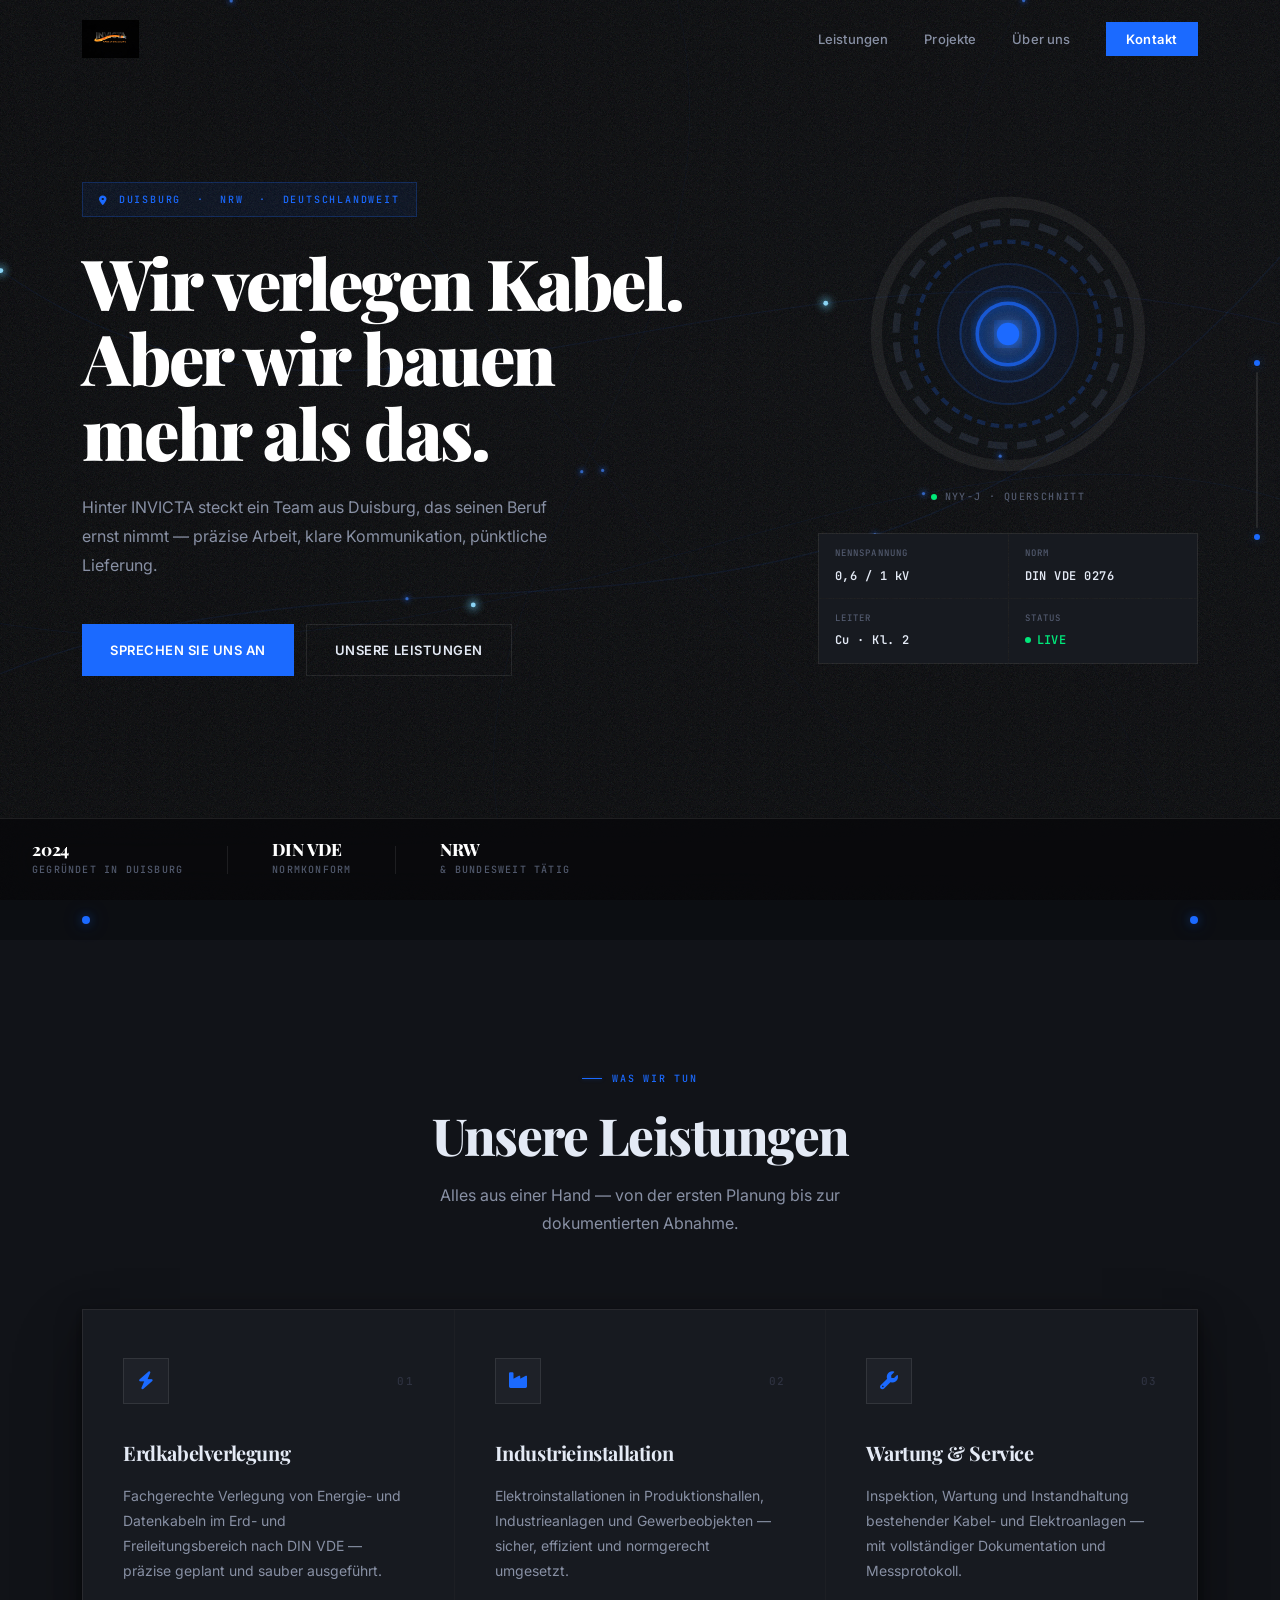
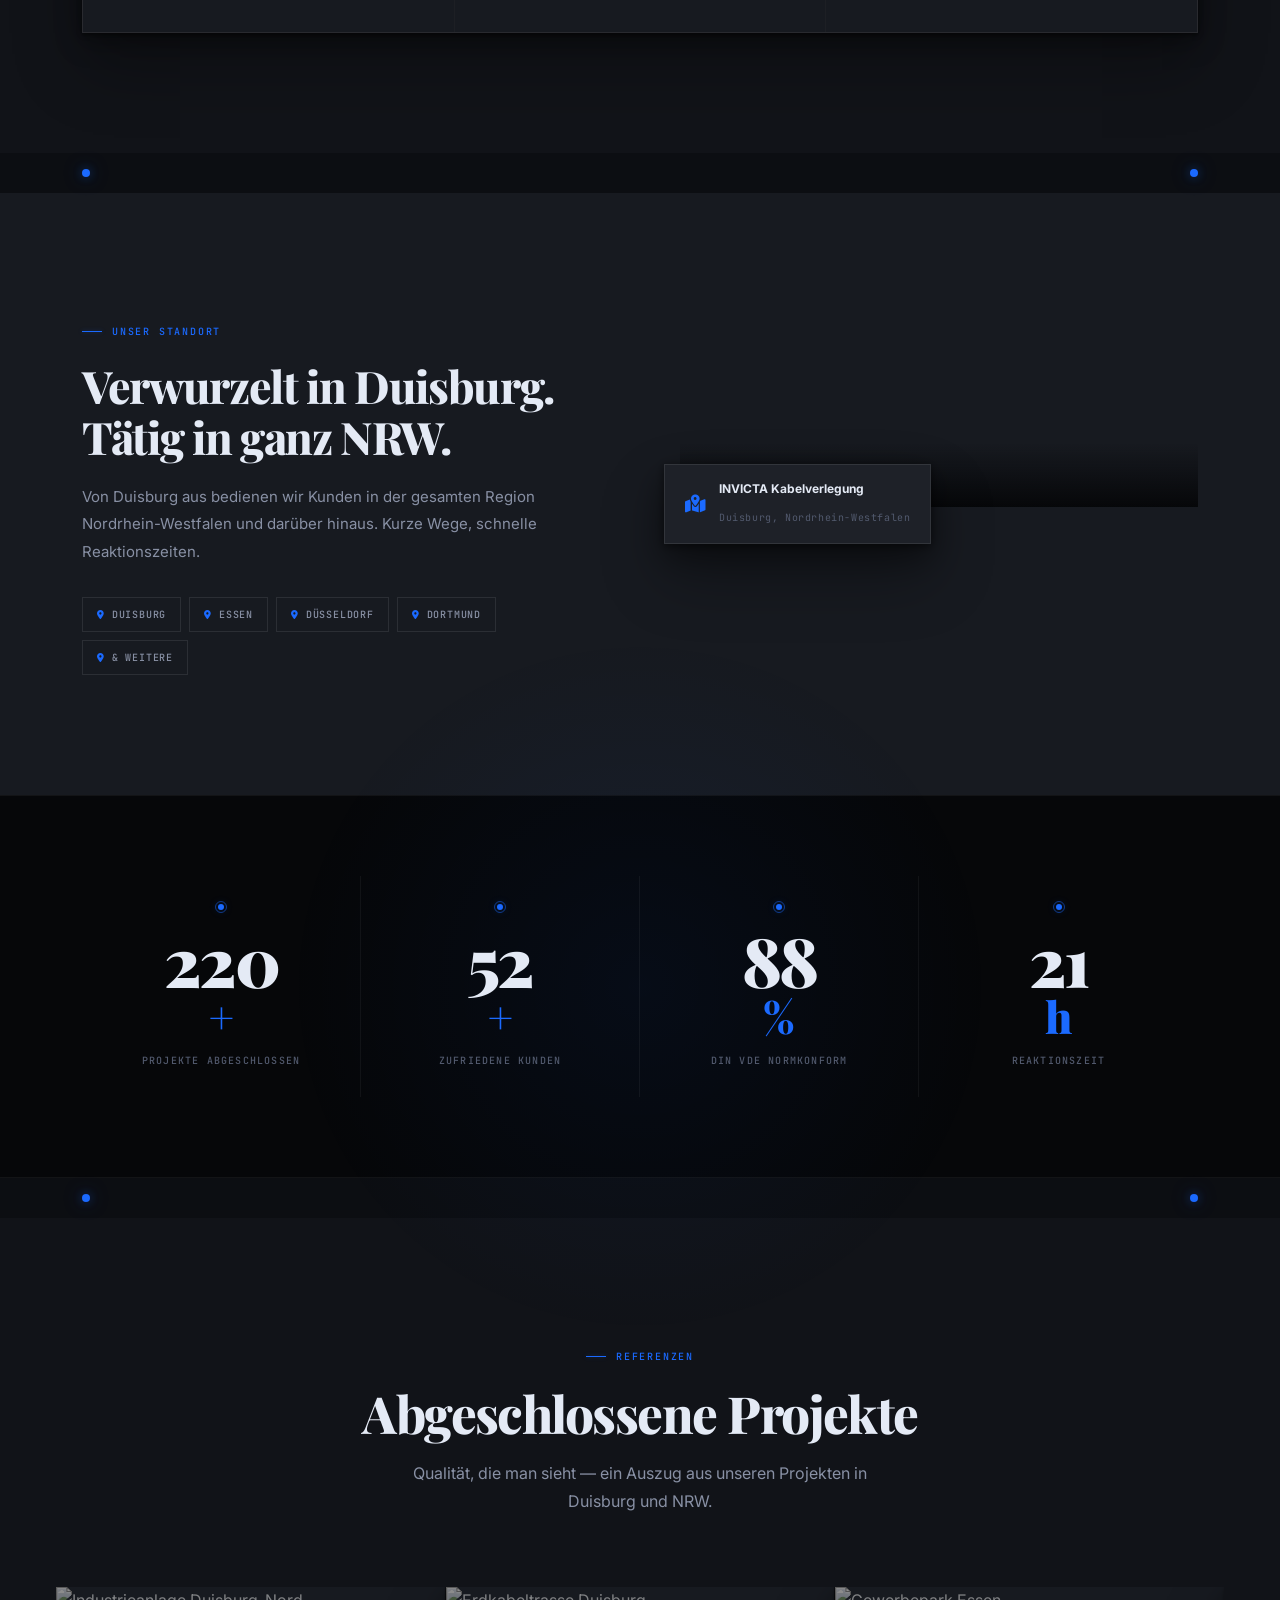
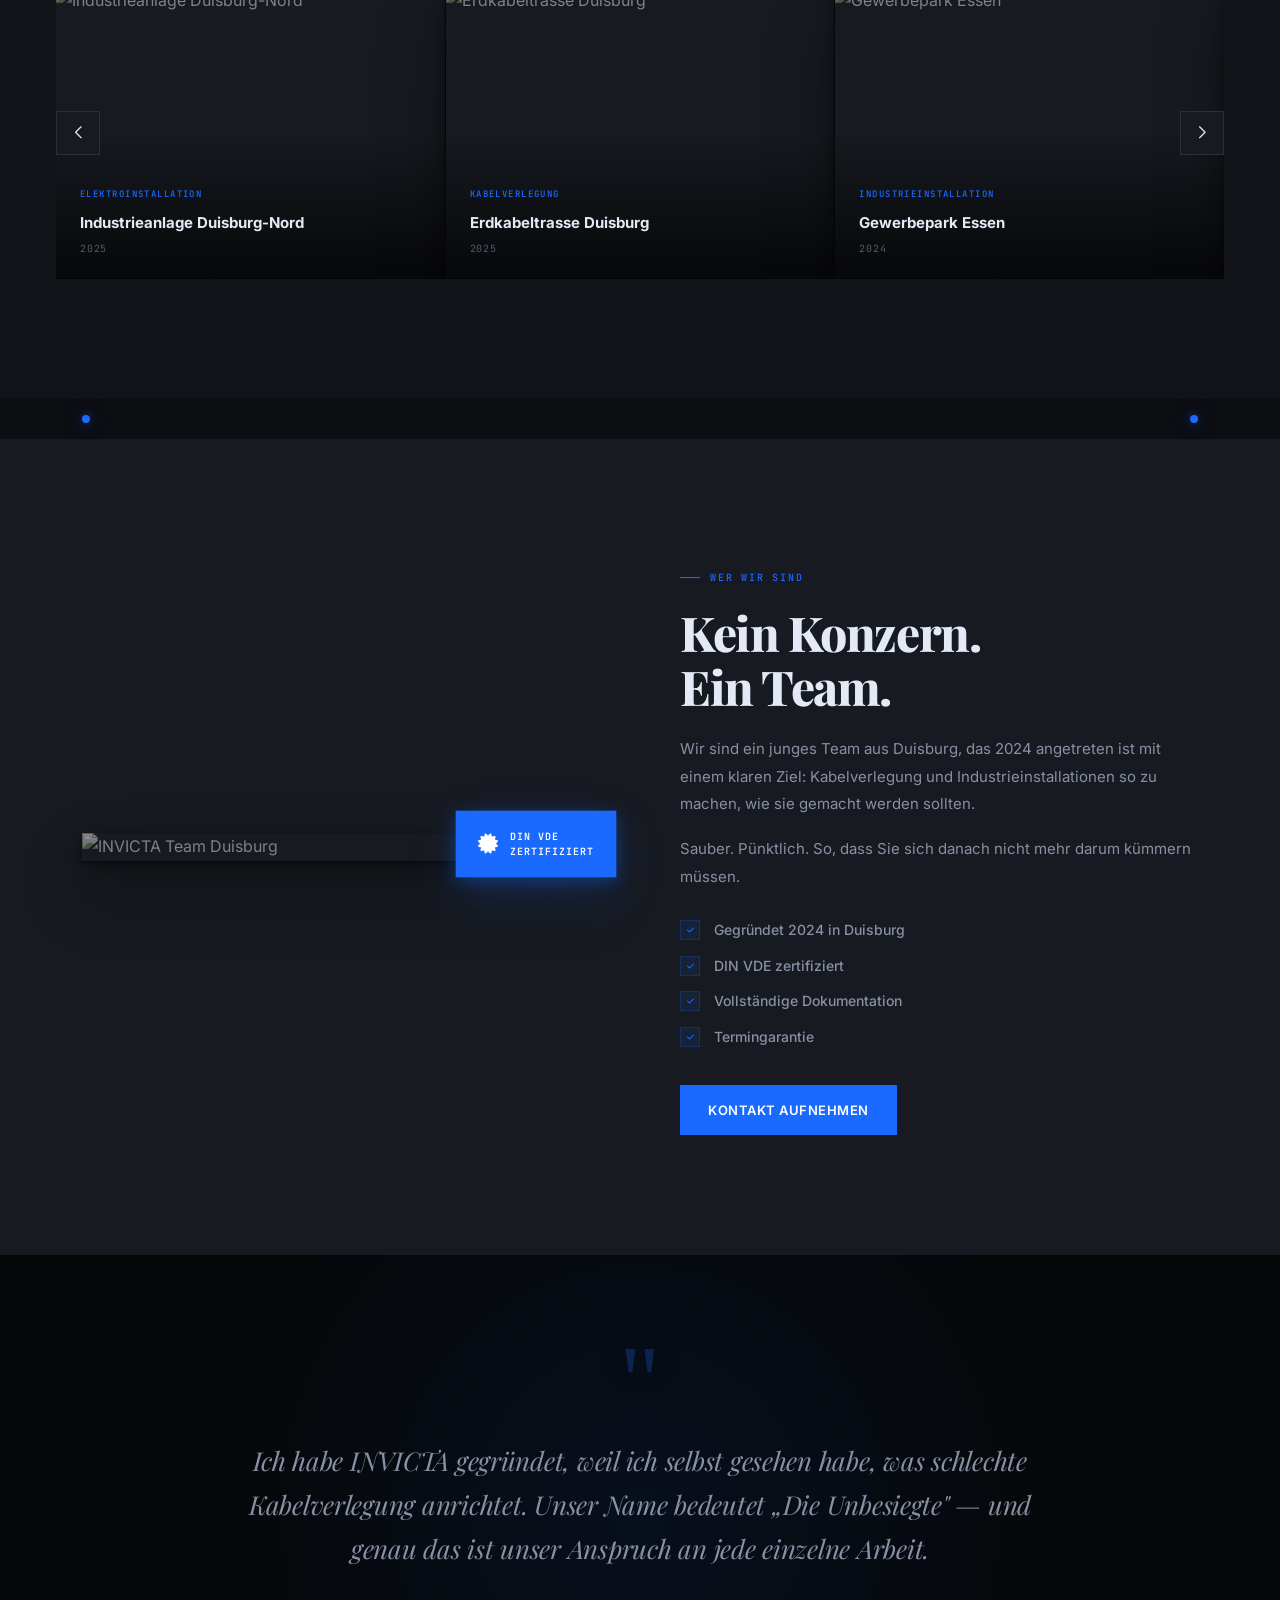
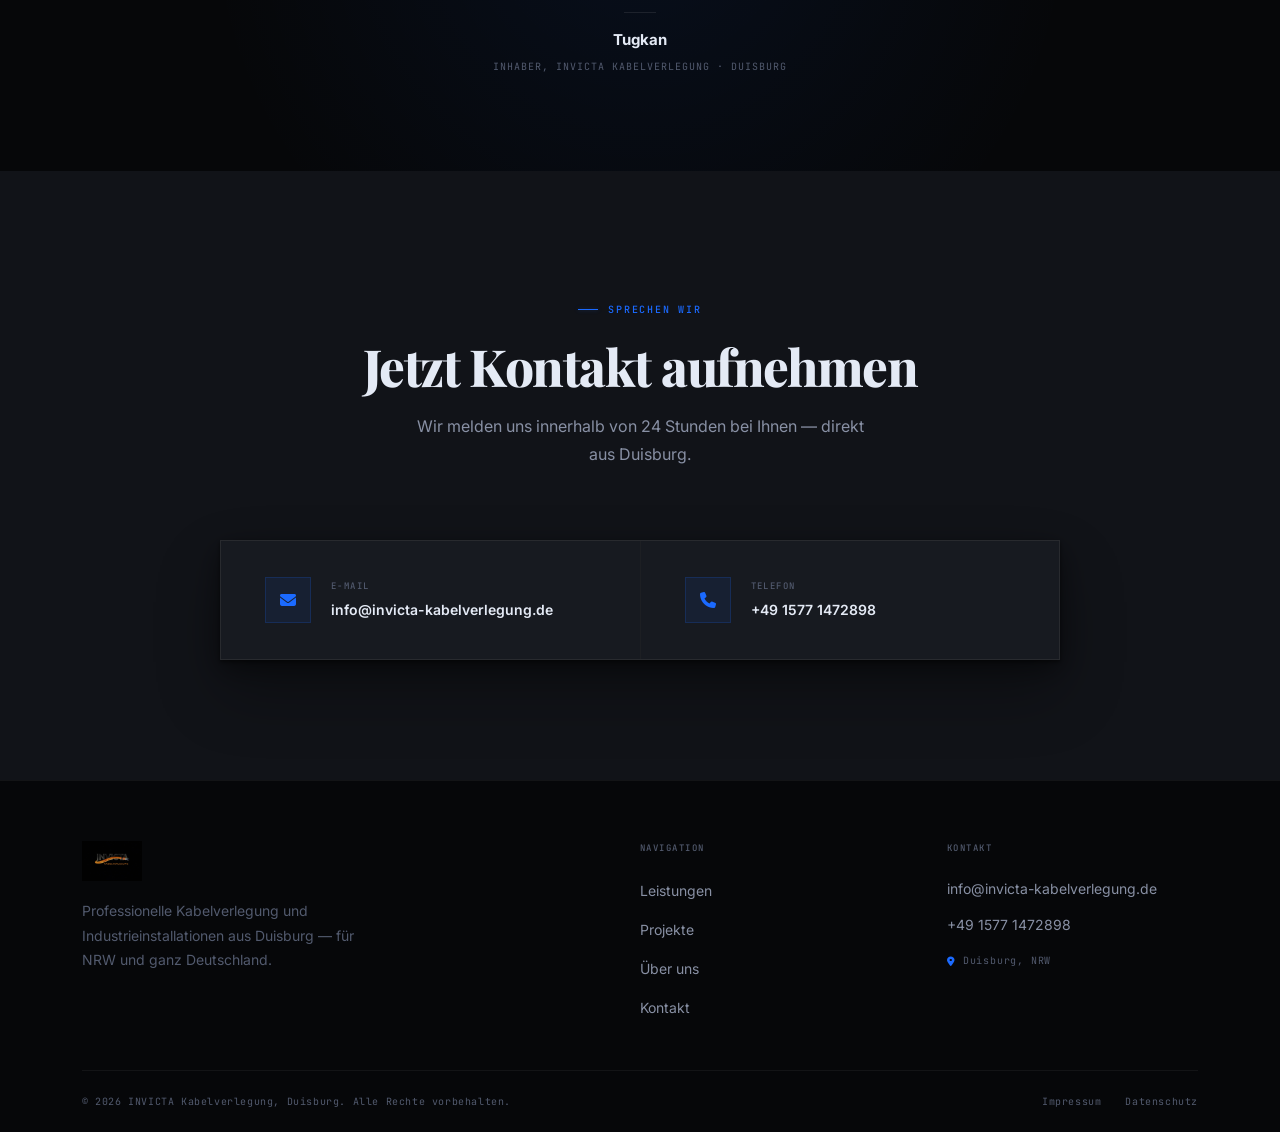
==== commit 867230ba: "v6: Complete animation overhaul — canvas electrons, cable cross-section hero, rotating border curren" ====
--- a/index.html
+++ b/index.html
@@ -15,6 +15,16 @@
 </head>
 <body>
 
+    <!-- SCROLL CABLE PROGRESS (fixed right edge) -->
+    <div class="cable-progress" id="cableProgress" aria-hidden="true">
+        <div class="cp-node cp-node-top"></div>
+        <div class="cp-track">
+            <div class="cp-fill" id="cableFill"></div>
+            <div class="cp-electron" id="cpElectron"></div>
+        </div>
+        <div class="cp-node cp-node-bottom"></div>
+    </div>
+
     <!-- NAVBAR -->
     <nav class="navbar" id="navbar">
         <div class="nav-container">
@@ -35,29 +45,95 @@
 
     <!-- HERO -->
     <section class="hero" id="home">
+        <canvas id="cableCanvas" class="hero-canvas" aria-hidden="true"></canvas>
         <div class="hero-bg"></div>
         <div class="hero-overlay"></div>
         <div class="hero-grain"></div>
-        <div class="hero-radial-1"></div>
-        <div class="hero-radial-2"></div>
-        <div class="hero-content">
-            <div class="hero-location" data-aos="fade-down" data-aos-delay="100">
-                <i class="fas fa-location-dot"></i>
-                Duisburg &nbsp;·&nbsp; NRW &nbsp;·&nbsp; Deutschlandweit
-            </div>
-            <h1 class="hero-title" data-aos="fade-up" data-aos-delay="250">
-                Wir verlegen Kabel.<br>Aber wir bauen<br>mehr als das.
-            </h1>
-            <p class="hero-sub" data-aos="fade-up" data-aos-delay="400">
-                Hinter INVICTA steckt ein Team aus Duisburg, das seinen Beruf ernst nimmt —
-                und Ihnen nicht verspricht, was es nicht halten kann.
-                Präzise Arbeit, klare Kommunikation, pünktliche Lieferung.
-            </p>
-            <div class="hero-actions" data-aos="fade-up" data-aos-delay="550">
-                <a href="#kontakt" class="btn btn-primary">Sprechen Sie uns an</a>
-                <a href="#leistungen" class="btn btn-outline">Unsere Leistungen</a>
-            </div>
-        </div>
+
+        <div class="hero-inner">
+            <!-- Left: Text -->
+            <div class="hero-content">
+                <div class="hero-location" data-aos="fade-down" data-aos-delay="100">
+                    <i class="fas fa-location-dot"></i>
+                    Duisburg &nbsp;·&nbsp; NRW &nbsp;·&nbsp; Deutschlandweit
+                </div>
+                <h1 class="hero-title" data-aos="fade-up" data-aos-delay="250">
+                    Wir verlegen Kabel.<br>Aber wir bauen<br>mehr als das.
+                </h1>
+                <p class="hero-sub" data-aos="fade-up" data-aos-delay="400">
+                    Hinter INVICTA steckt ein Team aus Duisburg, das seinen Beruf ernst nimmt —
+                    präzise Arbeit, klare Kommunikation, pünktliche Lieferung.
+                </p>
+                <div class="hero-actions" data-aos="fade-up" data-aos-delay="550">
+                    <a href="#kontakt" class="btn btn-primary">Sprechen Sie uns an</a>
+                    <a href="#leistungen" class="btn btn-outline">Unsere Leistungen</a>
+                </div>
+            </div>
+
+            <!-- Right: Cable cross-section diagram -->
+            <div class="hero-visual" data-aos="fade-left" data-aos-delay="300" aria-hidden="true">
+                <div class="cable-cross-wrap">
+                    <svg class="cable-cross-svg" viewBox="0 0 200 200" xmlns="http://www.w3.org/2000/svg">
+                        <defs>
+                            <filter id="glow-conductor">
+                                <feGaussianBlur stdDeviation="3" result="b"/>
+                                <feMerge><feMergeNode in="b"/><feMergeNode in="SourceGraphic"/></feMerge>
+                            </filter>
+                            <filter id="glow-core">
+                                <feGaussianBlur stdDeviation="6" result="b"/>
+                                <feMerge><feMergeNode in="b"/><feMergeNode in="SourceGraphic"/></feMerge>
+                            </filter>
+                            <radialGradient id="conductorGrad" cx="50%" cy="50%" r="50%">
+                                <stop offset="0%" stop-color="#60A8FF" stop-opacity="0.5"/>
+                                <stop offset="100%" stop-color="#1B6AFF" stop-opacity="0.1"/>
+                            </radialGradient>
+                        </defs>
+                        <!-- Outer jacket -->
+                        <circle cx="100" cy="100" r="94" class="cc-jacket"/>
+                        <!-- Armor layer (dashed, rotates) -->
+                        <circle cx="100" cy="100" r="80" class="cc-armor"/>
+                        <!-- Screen layer (dashed, counter-rotates) -->
+                        <circle cx="100" cy="100" r="66" class="cc-screen"/>
+                        <!-- Insulation -->
+                        <circle cx="100" cy="100" r="50" class="cc-insulation"/>
+                        <!-- Semi-conductive -->
+                        <circle cx="100" cy="100" r="34" class="cc-semi"/>
+                        <!-- Conductor fill -->
+                        <circle cx="100" cy="100" r="22" fill="url(#conductorGrad)"/>
+                        <!-- Conductor ring -->
+                        <circle cx="100" cy="100" r="22" class="cc-conductor" filter="url(#glow-conductor)"/>
+                        <!-- Core -->
+                        <circle cx="100" cy="100" r="8" class="cc-core" filter="url(#glow-core)"/>
+                    </svg>
+                    <div class="cable-cross-label">
+                        <span class="cc-live-dot"></span>
+                        NYY-J · Querschnitt
+                    </div>
+                </div>
+                <div class="cable-specs">
+                    <div class="spec-item">
+                        <span class="spec-key">Nennspannung</span>
+                        <span class="spec-val">0,6 / 1 kV</span>
+                    </div>
+                    <div class="spec-item">
+                        <span class="spec-key">Norm</span>
+                        <span class="spec-val">DIN VDE 0276</span>
+                    </div>
+                    <div class="spec-item">
+                        <span class="spec-key">Leiter</span>
+                        <span class="spec-val">Cu · Kl. 2</span>
+                    </div>
+                    <div class="spec-item">
+                        <span class="spec-key">Status</span>
+                        <span class="spec-val spec-live">
+                            <span class="live-pulse"></span>LIVE
+                        </span>
+                    </div>
+                </div>
+            </div>
+        </div>
+
+        <!-- Bottom stat bar -->
         <div class="hero-bottom-bar">
             <div class="hero-stat">
                 <strong>2024</strong><span>Gegründet in Duisburg</span>
@@ -72,6 +148,15 @@
             </div>
         </div>
     </section>
+
+    <!-- SECTION CONNECTOR -->
+    <div class="section-connector" aria-hidden="true">
+        <div class="sc-inner container">
+            <div class="sc-node"></div>
+            <svg class="sc-svg" preserveAspectRatio="none"><path d="M0 50% H100%" class="sc-line"/></svg>
+            <div class="sc-node"></div>
+        </div>
+    </div>
 
     <!-- LEISTUNGEN -->
     <section class="leistungen" id="leistungen">
@@ -110,6 +195,15 @@
         </div>
     </section>
 
+    <!-- SECTION CONNECTOR -->
+    <div class="section-connector" aria-hidden="true">
+        <div class="sc-inner container">
+            <div class="sc-node"></div>
+            <svg class="sc-svg" preserveAspectRatio="none"><path d="M0 50% H100%" class="sc-line"/></svg>
+            <div class="sc-node"></div>
+        </div>
+    </div>
+
     <!-- STANDORT -->
     <section class="standort">
         <div class="container">
@@ -117,7 +211,7 @@
                 <div class="standort-text" data-aos="fade-right">
                     <span class="section-label">Unser Standort</span>
                     <h2>Verwurzelt in Duisburg.<br>Tätig in ganz NRW.</h2>
-                    <p>Von Duisburg aus bedienen wir Kunden in der gesamten Region Nordrhein-Westfalen und darüber hinaus. Kurze Wege, schnelle Reaktionszeiten — das ist unser Versprechen an Sie.</p>
+                    <p>Von Duisburg aus bedienen wir Kunden in der gesamten Region Nordrhein-Westfalen und darüber hinaus. Kurze Wege, schnelle Reaktionszeiten.</p>
                     <div class="standort-tags">
                         <span><i class="fas fa-location-dot"></i> Duisburg</span>
                         <span><i class="fas fa-location-dot"></i> Essen</span>
@@ -148,24 +242,37 @@
         <div class="container">
             <div class="stats-grid">
                 <div class="stat-item" data-aos="fade-up" data-aos-delay="100">
+                    <div class="stat-pulse"></div>
                     <span class="stat-number" data-target="250">0</span><span class="stat-suffix">+</span>
                     <span class="stat-label">Projekte abgeschlossen</span>
                 </div>
                 <div class="stat-item" data-aos="fade-up" data-aos-delay="200">
+                    <div class="stat-pulse"></div>
                     <span class="stat-number" data-target="60">0</span><span class="stat-suffix">+</span>
                     <span class="stat-label">Zufriedene Kunden</span>
                 </div>
                 <div class="stat-item" data-aos="fade-up" data-aos-delay="300">
+                    <div class="stat-pulse"></div>
                     <span class="stat-number" data-target="100">0</span><span class="stat-suffix">%</span>
                     <span class="stat-label">DIN VDE Normkonform</span>
                 </div>
                 <div class="stat-item" data-aos="fade-up" data-aos-delay="400">
+                    <div class="stat-pulse"></div>
                     <span class="stat-number" data-target="24">0</span><span class="stat-suffix">h</span>
                     <span class="stat-label">Reaktionszeit</span>
                 </div>
             </div>
         </div>
     </section>
+
+    <!-- SECTION CONNECTOR -->
+    <div class="section-connector" aria-hidden="true">
+        <div class="sc-inner container">
+            <div class="sc-node"></div>
+            <svg class="sc-svg" preserveAspectRatio="none"><path d="M0 50% H100%" class="sc-line"/></svg>
+            <div class="sc-node"></div>
+        </div>
+    </div>
 
     <!-- PROJEKTE -->
     <section class="projekte" id="projekte">
@@ -236,6 +343,15 @@
             </div>
         </div>
     </section>
+
+    <!-- SECTION CONNECTOR -->
+    <div class="section-connector" aria-hidden="true">
+        <div class="sc-inner container">
+            <div class="sc-node"></div>
+            <svg class="sc-svg" preserveAspectRatio="none"><path d="M0 50% H100%" class="sc-line"/></svg>
+            <div class="sc-node"></div>
+        </div>
+    </div>
 
     <!-- ÜBER UNS -->
     <section class="ueber-uns" id="ueber-uns">
--- a/css/styles.css
+++ b/css/styles.css
@@ -1,39 +1,47 @@
 /* ============================================================
-   INVICTA KABELVERLEGUNG — Stylesheet v5
-   Theme: Dark Industrial · Terminal × Editorial
-   ============================================================ */
+   INVICTA KABELVERLEGUNG — Stylesheet v6
+   Theme: Dark Electric · Cable Animations
+   ============================================================ */
+
+@property --card-angle {
+    syntax: '<angle>';
+    initial-value: 0deg;
+    inherits: false;
+}
 
 *, *::before, *::after { margin: 0; padding: 0; box-sizing: border-box; }
 
 :root {
-    --black:      #0B0C0A;
-    --dark-1:     #131410;
-    --dark-2:     #1C1E19;
-    --dark-3:     #252720;
-    --dark-4:     #2F3128;
-    --mid:        #484A40;
-    --gray:       #737569;
-    --gray-light: #A8AA9E;
-    --off-white:  #EDEAE4;
+    --black:      #060709;
+    --dark-1:     #0C0E12;
+    --dark-2:     #111318;
+    --dark-3:     #171A20;
+    --dark-4:     #1E2128;
+    --mid:        #2E3240;
+    --gray:       #525A6E;
+    --gray-lt:    #8890A4;
+    --off-white:  #E4EAF5;
     --white:      #FFFFFF;
 
-    --blue:       #1B6AFF;
-    --blue-dim:   rgba(27, 106, 255, 0.12);
-    --blue-glow:  rgba(27, 106, 255, 0.22);
-
-    --border:     rgba(255,255,255,0.06);
-    --border-2:   rgba(255,255,255,0.10);
-    --border-3:   rgba(255,255,255,0.16);
+    --electric:   #1B6AFF;
+    --current:    #00CFFF;
+    --live:       #00E87A;
+
+    --glow-blue:  rgba(27, 106, 255, 0.35);
+    --glow-cyan:  rgba(0, 207, 255, 0.25);
+
+    --border:     rgba(255,255,255,0.05);
+    --border-2:   rgba(255,255,255,0.09);
+    --border-3:   rgba(255,255,255,0.15);
 
     --text:       var(--off-white);
-    --text-muted: var(--gray-light);
+    --text-muted: var(--gray-lt);
 
     --ease:       cubic-bezier(0.4, 0, 0.2, 1);
 
-    --shadow-card:       0 1px 3px rgba(0,0,0,0.40), 0 8px 24px rgba(0,0,0,0.30), 0 32px 64px rgba(0,0,0,0.20);
-    --shadow-card-hover: 0 1px 3px rgba(0,0,0,0.50), 0 16px 40px rgba(0,0,0,0.40), 0 48px 80px rgba(0,0,0,0.30);
-    --shadow-blue:       0 4px 16px rgba(27,106,255,0.35), 0 16px 48px rgba(27,106,255,0.20);
-    --shadow-float:      0 2px 8px rgba(0,0,0,0.40), 0 12px 32px rgba(0,0,0,0.30), 0 32px 64px rgba(0,0,0,0.20);
+    --shadow-card:  0 2px 4px rgba(0,0,0,0.5), 0 8px 24px rgba(0,0,0,0.4), 0 32px 64px rgba(0,0,0,0.3);
+    --shadow-blue:  0 0 0 1px rgba(27,106,255,0.3), 0 4px 16px rgba(27,106,255,0.35), 0 16px 48px rgba(27,106,255,0.20);
+    --shadow-float: 0 2px 8px rgba(0,0,0,0.5), 0 12px 32px rgba(0,0,0,0.4), 0 32px 64px rgba(0,0,0,0.3);
 }
 
 html { scroll-behavior: smooth; }
@@ -47,10 +55,7 @@
     -webkit-font-smoothing: antialiased;
 }
 
-/* ============================================================
-   SECTION BACKGROUNDS
-   ============================================================ */
-
+/* Section backgrounds */
 .leistungen  { background: var(--dark-2); }
 .standort    { background: var(--dark-3); }
 .stats       { background: var(--black); }
@@ -61,6 +66,102 @@
 .footer      { background: var(--black); }
 
 /* ============================================================
+   KEYFRAMES
+   ============================================================ */
+
+@keyframes cable-rotate   { to { transform: rotate(360deg); } }
+@keyframes armor-dash     { to { stroke-dashoffset: -18; } }
+@keyframes screen-dash    { to { stroke-dashoffset: 12; } }
+@keyframes conductor-glow {
+    0%, 100% { stroke: rgba(27,106,255,0.7); filter: drop-shadow(0 0 3px rgba(27,106,255,0.5)); }
+    50%       { stroke: rgba(0,207,255,1);    filter: drop-shadow(0 0 10px rgba(0,207,255,0.9)); }
+}
+@keyframes core-pulse {
+    0%, 100% { fill: #1B6AFF; r: 8; filter: drop-shadow(0 0 4px rgba(27,106,255,0.9)); }
+    50%       { fill: #80CFFF; r: 9; filter: drop-shadow(0 0 14px rgba(0,207,255,1)); }
+}
+@keyframes live-blink {
+    0%, 100% { opacity: 1; box-shadow: 0 0 0 0 rgba(0,232,122,0.6); }
+    50%       { opacity: 0.7; box-shadow: 0 0 0 5px rgba(0,232,122,0); }
+}
+@keyframes stat-pulse-ring {
+    0%   { transform: scale(0.8); opacity: 0.8; }
+    100% { transform: scale(2.2); opacity: 0; }
+}
+@keyframes card-border-rotate { to { --card-angle: 360deg; } }
+@keyframes electron-travel {
+    0%   { top: 0%; opacity: 0; }
+    5%   { opacity: 1; }
+    95%  { opacity: 1; }
+    100% { top: 100%; opacity: 0; }
+}
+@keyframes sc-pulse {
+    0%, 100% { box-shadow: 0 0 0 0 rgba(27,106,255,0.6); }
+    50%       { box-shadow: 0 0 0 6px rgba(27,106,255,0); }
+}
+
+/* ============================================================
+   SCROLL CABLE PROGRESS (fixed right)
+   ============================================================ */
+
+.cable-progress {
+    position: fixed;
+    right: 20px;
+    top: 50%;
+    transform: translateY(-50%);
+    z-index: 900;
+    display: flex;
+    flex-direction: column;
+    align-items: center;
+    gap: 6px;
+    height: 180px;
+}
+
+.cp-node {
+    width: 6px;
+    height: 6px;
+    border-radius: 50%;
+    background: var(--electric);
+    box-shadow: 0 0 8px var(--glow-blue);
+    animation: sc-pulse 2s ease-in-out infinite;
+    flex-shrink: 0;
+}
+
+.cp-track {
+    flex: 1;
+    width: 2px;
+    background: var(--border-2);
+    border-radius: 1px;
+    position: relative;
+    overflow: hidden;
+}
+
+.cp-fill {
+    position: absolute;
+    top: 0; left: 0; right: 0;
+    height: 0%;
+    background: linear-gradient(to bottom, var(--electric), var(--current));
+    border-radius: 1px;
+    transition: height 0.1s linear;
+    box-shadow: 0 0 6px var(--glow-cyan);
+}
+
+.cp-electron {
+    position: absolute;
+    left: 50%;
+    transform: translateX(-50%);
+    width: 4px;
+    height: 4px;
+    border-radius: 50%;
+    background: var(--current);
+    box-shadow: 0 0 8px var(--current), 0 0 16px var(--glow-cyan);
+    animation: electron-travel 2s linear infinite;
+    opacity: 0;
+}
+
+@media (max-width: 768px) { .cable-progress { display: none; } }
+
+/* ============================================================
    UTILITIES
    ============================================================ */
 
@@ -75,7 +176,7 @@
     font-weight: 500;
     letter-spacing: 0.18em;
     text-transform: uppercase;
-    color: var(--blue);
+    color: var(--electric);
     margin-bottom: 20px;
 }
 
@@ -84,12 +185,12 @@
     display: block;
     width: 20px;
     height: 1px;
-    background: var(--blue);
+    background: var(--electric);
     flex-shrink: 0;
+    box-shadow: 0 0 4px var(--glow-blue);
 }
 
 .section-header { text-align: center; margin-bottom: 72px; }
-
 .section-header .section-label { justify-content: center; }
 
 .section-header h2 {
@@ -122,48 +223,73 @@
     transition: background-color 0.22s var(--ease),
                 transform 0.22s var(--ease),
                 box-shadow 0.22s var(--ease),
-                border-color 0.22s var(--ease),
-                color 0.22s var(--ease);
+                border-color 0.22s var(--ease);
     cursor: pointer;
     border: none;
-    letter-spacing: 0.03em;
-}
-
-.btn:focus-visible {
-    outline: 2px solid var(--blue);
-    outline-offset: 3px;
-}
-
-.btn-primary {
-    background: var(--blue);
-    color: #fff;
-}
-
-.btn-primary:hover {
-    background: #1456D6;
-    transform: translateY(-2px);
-    box-shadow: var(--shadow-blue);
-}
-
-.btn-primary:active {
-    transform: translateY(0);
-    background: #1050C8;
-    box-shadow: none;
-}
-
-.btn-outline {
+    letter-spacing: 0.04em;
+    text-transform: uppercase;
+}
+
+.btn:focus-visible { outline: 2px solid var(--electric); outline-offset: 3px; }
+
+.btn-primary { background: var(--electric); color: #fff; }
+.btn-primary:hover { background: #1456D6; transform: translateY(-2px); box-shadow: var(--shadow-blue); }
+.btn-primary:active { transform: translateY(0); }
+
+.btn-outline { background: transparent; color: var(--off-white); border: 1px solid var(--border-2); }
+.btn-outline:hover { border-color: var(--border-3); background: rgba(255,255,255,0.04); transform: translateY(-2px); }
+.btn-outline:active { transform: translateY(0); }
+
+/* ============================================================
+   SECTION CONNECTORS
+   ============================================================ */
+
+.section-connector {
+    padding: 0;
+    height: 40px;
+    display: flex;
+    align-items: center;
     background: transparent;
-    color: var(--off-white);
-    border: 1px solid var(--border-2);
-}
-
-.btn-outline:hover {
-    border-color: var(--border-3);
-    background: rgba(255,255,255,0.05);
-    transform: translateY(-2px);
-}
-
-.btn-outline:active { transform: translateY(0); }
+    position: relative;
+    z-index: 1;
+}
+
+.sc-inner {
+    display: flex;
+    align-items: center;
+    gap: 0;
+    width: 100%;
+    height: 100%;
+}
+
+.sc-node {
+    width: 8px;
+    height: 8px;
+    border-radius: 50%;
+    background: var(--electric);
+    box-shadow: 0 0 10px var(--glow-blue), 0 0 20px var(--glow-blue);
+    flex-shrink: 0;
+    animation: sc-pulse 3s ease-in-out infinite;
+}
+
+.sc-svg {
+    flex: 1;
+    height: 20px;
+    overflow: visible;
+}
+
+.sc-line {
+    stroke: var(--electric);
+    stroke-width: 1;
+    fill: none;
+    stroke-dasharray: 1180;
+    stroke-dashoffset: 1180;
+    transition: stroke-dashoffset 1.4s cubic-bezier(0.4, 0, 0.2, 1);
+    filter: drop-shadow(0 0 3px rgba(27,106,255,0.6));
+    vector-effect: non-scaling-stroke;
+}
+
+.sc-line.drawn { stroke-dashoffset: 0; }
 
 /* ============================================================
    NAVBAR
@@ -174,18 +300,16 @@
     top: 0; left: 0; right: 0;
     z-index: 1000;
     padding: 20px 0;
-    transition: background-color 0.3s var(--ease),
-                padding 0.3s var(--ease),
-                box-shadow 0.3s var(--ease);
+    transition: background-color 0.3s var(--ease), padding 0.3s var(--ease), box-shadow 0.3s var(--ease);
 }
 
 .navbar.scrolled {
-    background: rgba(13, 14, 10, 0.92);
+    background: rgba(6, 7, 9, 0.92);
     backdrop-filter: blur(20px);
     -webkit-backdrop-filter: blur(20px);
     padding: 14px 0;
     border-bottom: 1px solid var(--border);
-    box-shadow: 0 1px 0 rgba(255,255,255,0.04), 0 8px 32px rgba(0,0,0,0.4);
+    box-shadow: 0 1px 0 rgba(255,255,255,0.04), 0 8px 32px rgba(0,0,0,0.5);
 }
 
 .nav-container {
@@ -198,24 +322,18 @@
 }
 
 .nav-logo { text-decoration: none; }
-
 .nav-logo-img {
-    height: 38px;
-    width: auto;
-    display: block;
-    filter: invert(1) brightness(1.2);
+    height: 38px; width: auto; display: block;
+    filter: invert(1) brightness(1.1);
 }
 
 .nav-links {
-    display: flex;
-    list-style: none;
-    align-items: center;
-    gap: 36px;
+    display: flex; list-style: none; align-items: center; gap: 36px;
 }
 
 .nav-links a {
     text-decoration: none;
-    color: var(--gray-light);
+    color: var(--gray-lt);
     font-size: 13px;
     font-weight: 500;
     transition: color 0.2s var(--ease);
@@ -223,46 +341,28 @@
 }
 
 .nav-links a:hover { color: var(--off-white); }
-
-.nav-links a:focus-visible {
-    outline: 2px solid var(--blue);
-    outline-offset: 3px;
-    border-radius: 2px;
-}
+.nav-links a:focus-visible { outline: 2px solid var(--electric); outline-offset: 3px; border-radius: 2px; }
 
 .nav-links .nav-cta {
-    background: var(--blue);
+    background: var(--electric);
     color: #fff !important;
     padding: 9px 20px;
     font-weight: 600;
-    transition: background-color 0.2s var(--ease),
-                transform 0.2s var(--ease),
-                box-shadow 0.2s var(--ease);
-}
-
-.nav-links .nav-cta:hover {
-    background: #1456D6;
-    transform: translateY(-1px);
-    box-shadow: var(--shadow-blue);
-}
-
+    letter-spacing: 0.04em;
+    transition: background-color 0.2s var(--ease), transform 0.2s var(--ease), box-shadow 0.2s var(--ease);
+}
+
+.nav-links .nav-cta:hover { background: #1456D6; transform: translateY(-1px); box-shadow: var(--shadow-blue); }
 .nav-links .nav-cta:active { transform: translateY(0); }
 
 .nav-toggle {
-    display: none;
-    flex-direction: column;
-    gap: 5px;
-    background: none;
-    border: none;
-    cursor: pointer;
-    padding: 4px;
+    display: none; flex-direction: column; gap: 5px;
+    background: none; border: none; cursor: pointer; padding: 4px;
 }
 
 .nav-toggle span {
-    display: block;
-    width: 22px;
-    height: 1.5px;
-    background: var(--gray-light);
+    display: block; width: 22px; height: 1.5px;
+    background: var(--gray-lt);
     transition: transform 0.25s var(--ease), opacity 0.25s var(--ease);
 }
 
@@ -275,71 +375,57 @@
     min-height: 100vh;
     display: flex;
     flex-direction: column;
-    justify-content: center;
     overflow: hidden;
 }
 
-.hero-bg {
-    position: absolute;
-    inset: 0;
-    background:
-        url('https://images.unsplash.com/photo-1504307651254-35680f356dfd?w=1920&q=80')
-        center / cover no-repeat;
-    background-color: var(--dark-1);
-    transform: scale(1.04);
-    transition: transform 8s ease;
-}
-
-/* Layered dramatic overlays — cinematic, BBC Storyworks style */
-.hero-overlay {
-    position: absolute;
-    inset: 0;
-    background:
-        linear-gradient(180deg, rgba(11,12,10,0.55) 0%, rgba(11,12,10,0.35) 40%, rgba(11,12,10,0.80) 100%),
-        linear-gradient(90deg, rgba(11,12,10,0.70) 0%, transparent 60%);
-}
-
-/* SVG grain texture */
-.hero-grain {
+.hero-canvas {
     position: absolute;
     inset: 0;
     z-index: 1;
     pointer-events: none;
-    opacity: 0.18;
-    background-image: url("data:image/svg+xml,%3Csvg viewBox='0 0 512 512' xmlns='http://www.w3.org/2000/svg'%3E%3Cfilter id='noise'%3E%3CfeTurbulence type='fractalNoise' baseFrequency='0.75' numOctaves='4' stitchTiles='stitch'/%3E%3C/filter%3E%3Crect width='100%25' height='100%25' filter='url(%23noise)' opacity='1'/%3E%3C/svg%3E");
+}
+
+.hero-bg {
+    position: absolute;
+    inset: 0;
+    background: url('https://images.unsplash.com/photo-1504307651254-35680f356dfd?w=1920&q=80') center / cover no-repeat;
+    background-color: var(--dark-1);
+    transform: scale(1.04);
+    transition: transform 8s ease;
+    z-index: 0;
+}
+
+.hero-overlay {
+    position: absolute;
+    inset: 0;
+    z-index: 0;
+    background:
+        linear-gradient(180deg, rgba(6,7,9,0.75) 0%, rgba(6,7,9,0.55) 45%, rgba(6,7,9,0.88) 100%),
+        linear-gradient(100deg, rgba(6,7,9,0.85) 0%, rgba(6,7,9,0.30) 55%, transparent 100%);
+}
+
+.hero-grain {
+    position: absolute; inset: 0; z-index: 2; pointer-events: none; opacity: 0.12;
+    background-image: url("data:image/svg+xml,%3Csvg viewBox='0 0 512 512' xmlns='http://www.w3.org/2000/svg'%3E%3Cfilter id='n'%3E%3CfeTurbulence type='fractalNoise' baseFrequency='0.75' numOctaves='4' stitchTiles='stitch'/%3E%3C/filter%3E%3Crect width='100%25' height='100%25' filter='url(%23n)'/%3E%3C/svg%3E");
     background-size: 200px 200px;
 }
 
-/* Radial blue glow — bottom left depth */
-.hero-radial-1 {
-    position: absolute;
-    z-index: 1;
-    pointer-events: none;
-    bottom: -10%;
-    left: -5%;
-    width: 50%;
-    height: 60%;
-    background: radial-gradient(ellipse at center, rgba(27,106,255,0.12) 0%, transparent 65%);
-}
-
-/* Radial warm fade — top right */
-.hero-radial-2 {
-    position: absolute;
-    z-index: 1;
-    pointer-events: none;
-    top: -15%;
-    right: -5%;
-    width: 50%;
-    height: 60%;
-    background: radial-gradient(ellipse at center, rgba(255,255,255,0.04) 0%, transparent 65%);
-}
-
-.hero-content {
+.hero-inner {
     position: relative;
-    z-index: 2;
-    max-width: 800px;
-    padding: 140px 80px 120px;
-}
+    z-index: 3;
+    flex: 1;
+    max-width: 1180px;
+    margin: 0 auto;
+    width: 100%;
+    padding: 140px 32px 100px;
+    display: grid;
+    grid-template-columns: 1fr 380px;
+    gap: 60px;
+    align-items: center;
+}
+
+/* Hero text side */
+.hero-content { max-width: 620px; }
 
 .hero-location {
     display: inline-flex;
@@ -350,7 +436,7 @@
     font-weight: 500;
     letter-spacing: 0.18em;
     text-transform: uppercase;
-    color: var(--blue);
+    color: var(--electric);
     margin-bottom: 28px;
     padding: 8px 16px;
     border: 1px solid rgba(27,106,255,0.25);
@@ -361,7 +447,7 @@
 
 .hero-title {
     font-family: 'Playfair Display', Georgia, serif;
-    font-size: clamp(44px, 6.5vw, 84px);
+    font-size: clamp(40px, 5.5vw, 76px);
     font-weight: 900;
     color: var(--white);
     line-height: 1.06;
@@ -370,29 +456,177 @@
 }
 
 .hero-sub {
-    font-size: 17px;
-    color: var(--gray-light);
-    line-height: 1.78;
+    font-size: 16px;
+    color: var(--gray-lt);
+    line-height: 1.80;
     margin-bottom: 44px;
-    max-width: 520px;
+    max-width: 500px;
 }
 
 .hero-actions { display: flex; gap: 12px; flex-wrap: wrap; }
 
-/* Bottom stat bar */
-.hero-bottom-bar {
-    position: absolute;
-    bottom: 0;
-    left: 0; right: 0;
-    z-index: 2;
+/* Hero visual — cable cross section */
+.hero-visual {
+    display: flex;
+    flex-direction: column;
+    align-items: center;
+    gap: 28px;
+}
+
+.cable-cross-wrap {
+    position: relative;
+    display: flex;
+    flex-direction: column;
+    align-items: center;
+    gap: 14px;
+}
+
+.cable-cross-svg {
+    width: 280px;
+    height: 280px;
+    transform-box: fill-box;
+    animation: cable-rotate 40s linear infinite;
+    filter: drop-shadow(0 0 20px rgba(27,106,255,0.15));
+}
+
+/* SVG rings */
+.cc-jacket {
+    fill: none;
+    stroke: rgba(255,255,255,0.06);
+    stroke-width: 8;
+}
+
+.cc-armor {
+    fill: none;
+    stroke: rgba(100,120,160,0.18);
+    stroke-width: 5;
+    stroke-dasharray: 14 7;
+    animation: armor-dash 10s linear infinite reverse;
+    transform-box: fill-box;
+    transform-origin: center;
+}
+
+.cc-screen {
+    fill: none;
+    stroke: rgba(27,106,255,0.22);
+    stroke-width: 3;
+    stroke-dasharray: 6 4;
+    animation: screen-dash 7s linear infinite;
+    transform-box: fill-box;
+    transform-origin: center;
+}
+
+.cc-insulation {
+    fill: rgba(27,106,255,0.04);
+    stroke: rgba(27,106,255,0.18);
+    stroke-width: 1.5;
+}
+
+.cc-semi {
+    fill: rgba(27,106,255,0.08);
+    stroke: rgba(27,106,255,0.30);
+    stroke-width: 1.5;
+}
+
+.cc-conductor {
+    fill: none;
+    stroke: rgba(27,106,255,0.7);
+    stroke-width: 2.5;
+    animation: conductor-glow 2s ease-in-out infinite;
+}
+
+.cc-core {
+    fill: #1B6AFF;
+    animation: core-pulse 1.8s ease-in-out infinite;
+}
+
+.cable-cross-label {
+    font-family: 'JetBrains Mono', monospace;
+    font-size: 10px;
+    font-weight: 500;
+    letter-spacing: 0.14em;
+    text-transform: uppercase;
+    color: var(--gray);
     display: flex;
     align-items: center;
-    padding: 22px 80px;
+    gap: 8px;
+}
+
+.cc-live-dot {
+    display: inline-block;
+    width: 6px;
+    height: 6px;
+    border-radius: 50%;
+    background: var(--live);
+    animation: live-blink 1.5s ease-in-out infinite;
+    flex-shrink: 0;
+}
+
+/* Cable specs table */
+.cable-specs {
+    display: grid;
+    grid-template-columns: 1fr 1fr;
+    gap: 1px;
+    background: var(--border);
+    border: 1px solid var(--border);
+    width: 100%;
+}
+
+.spec-item {
+    display: flex;
+    flex-direction: column;
+    gap: 4px;
+    padding: 12px 16px;
+    background: var(--dark-3);
+}
+
+.spec-key {
+    font-family: 'JetBrains Mono', monospace;
+    font-size: 9px;
+    font-weight: 500;
+    color: var(--gray);
+    text-transform: uppercase;
+    letter-spacing: 0.12em;
+}
+
+.spec-val {
+    font-family: 'JetBrains Mono', monospace;
+    font-size: 12px;
+    font-weight: 600;
+    color: var(--off-white);
+    letter-spacing: 0.04em;
+}
+
+.spec-live {
+    color: var(--live) !important;
+    display: flex;
+    align-items: center;
+    gap: 6px;
+}
+
+.live-pulse {
+    display: inline-block;
+    width: 6px;
+    height: 6px;
+    border-radius: 50%;
+    background: var(--live);
+    animation: live-blink 1.2s ease-in-out infinite;
+    flex-shrink: 0;
+}
+
+/* Hero bottom bar */
+.hero-bottom-bar {
+    position: relative;
+    z-index: 3;
+    display: flex;
+    align-items: center;
+    padding: 22px 32px;
     border-top: 1px solid var(--border-2);
-    background: rgba(11,12,10,0.65);
+    background: rgba(6,7,9,0.7);
     backdrop-filter: blur(16px);
     -webkit-backdrop-filter: blur(16px);
     gap: 44px;
+    max-width: 100%;
 }
 
 .hero-stat { display: flex; flex-direction: column; gap: 3px; }
@@ -416,8 +650,7 @@
 }
 
 .hero-stat-divider {
-    width: 1px;
-    height: 28px;
+    width: 1px; height: 28px;
     background: var(--border-2);
     flex-shrink: 0;
 }
@@ -437,96 +670,86 @@
     box-shadow: var(--shadow-card);
 }
 
+/* Rotating border animation via @property */
 .leistung-card {
     background: var(--dark-3);
     padding: 48px 40px;
-    transition: background-color 0.25s var(--ease);
     position: relative;
     overflow: hidden;
-}
-
-/* Hover gradient glow — Terminal Industries style */
+    --card-angle: 0deg;
+    transition: background-color 0.25s var(--ease), transform 0.3s var(--ease), box-shadow 0.3s var(--ease);
+}
+
+/* Rotating "electric current" border on hover */
 .leistung-card::before {
     content: '';
     position: absolute;
-    bottom: -60%;
-    left: -20%;
-    width: 140%;
-    height: 100%;
-    background: radial-gradient(ellipse at center, rgba(27,106,255,0.06) 0%, transparent 65%);
+    inset: -1px;
+    background: conic-gradient(from var(--card-angle),
+        transparent 75%,
+        rgba(27,106,255,0.9) 88%,
+        rgba(0,207,255,0.6) 94%,
+        transparent 100%
+    );
     opacity: 0;
-    transition: opacity 0.4s var(--ease);
-    pointer-events: none;
-}
-
+    transition: opacity 0.3s var(--ease);
+    z-index: 0;
+    border-radius: inherit;
+}
+
+/* Inner mask to show only the border */
 .leistung-card::after {
     content: '';
     position: absolute;
-    bottom: 0; left: 0; right: 0;
-    height: 1px;
-    background: var(--blue);
-    transform: scaleX(0);
-    transform-origin: left;
-    transition: transform 0.35s var(--ease);
-}
-
-.leistung-card:hover::before { opacity: 1; }
-.leistung-card:hover::after { transform: scaleX(1); }
-.leistung-card:hover { background: var(--dark-4); }
+    inset: 1px;
+    background: var(--dark-3);
+    z-index: 1;
+    transition: background-color 0.25s var(--ease);
+}
+
+.leistung-card:hover { transform: translateY(-4px); box-shadow: 0 24px 64px rgba(0,0,0,0.5), 0 0 0 1px rgba(27,106,255,0.2); }
+.leistung-card:hover::before { opacity: 1; animation: card-border-rotate 2.5s linear infinite; }
+.leistung-card:hover::after  { background: var(--dark-4); }
+
+/* All card content must be above the border pseudo-elements */
+.leistung-card > * { position: relative; z-index: 2; }
 
 .card-top {
-    display: flex;
-    align-items: center;
-    justify-content: space-between;
-    margin-bottom: 32px;
+    display: flex; align-items: center; justify-content: space-between; margin-bottom: 32px;
 }
 
 .card-icon {
-    width: 46px;
-    height: 46px;
-    background: var(--blue-dim);
-    border: 1px solid rgba(27,106,255,0.2);
-    display: flex;
-    align-items: center;
-    justify-content: center;
+    width: 46px; height: 46px;
+    background: var(--dark-4);
+    border: 1px solid var(--border-2);
+    display: flex; align-items: center; justify-content: center;
     transition: background-color 0.25s var(--ease), border-color 0.25s var(--ease), box-shadow 0.25s var(--ease);
 }
 
 .leistung-card:hover .card-icon {
-    background: var(--blue);
-    border-color: var(--blue);
+    background: var(--electric);
+    border-color: var(--electric);
     box-shadow: var(--shadow-blue);
 }
 
-.card-icon i {
-    font-size: 18px;
-    color: var(--blue);
-    transition: color 0.25s var(--ease);
-}
-
+.card-icon i { font-size: 18px; color: var(--electric); transition: color 0.25s var(--ease); }
 .leistung-card:hover .card-icon i { color: #fff; }
 
 .card-num {
     font-family: 'JetBrains Mono', monospace;
-    font-size: 11px;
-    font-weight: 500;
-    color: var(--mid);
-    letter-spacing: 0.1em;
+    font-size: 11px; font-weight: 500;
+    color: var(--mid); letter-spacing: 0.1em;
 }
 
 .leistung-card h3 {
     font-family: 'Playfair Display', Georgia, serif;
-    font-size: 20px;
-    font-weight: 700;
+    font-size: 20px; font-weight: 700;
     color: var(--off-white);
-    margin-bottom: 14px;
-    letter-spacing: -0.02em;
+    margin-bottom: 14px; letter-spacing: -0.02em;
 }
 
 .leistung-card p {
-    font-size: 14px;
-    color: var(--gray-light);
-    line-height: 1.78;
+    font-size: 14px; color: var(--gray-lt); line-height: 1.78;
 }
 
 /* ============================================================
@@ -536,117 +759,75 @@
 .standort { padding: 120px 0; }
 
 .standort-grid {
-    display: grid;
-    grid-template-columns: 1fr 1fr;
-    gap: 80px;
-    align-items: center;
+    display: grid; grid-template-columns: 1fr 1fr;
+    gap: 80px; align-items: center;
 }
 
 .standort-text h2 {
     font-family: 'Playfair Display', Georgia, serif;
     font-size: clamp(28px, 3.5vw, 46px);
-    font-weight: 800;
-    color: var(--off-white);
-    margin-bottom: 20px;
-    line-height: 1.15;
-    letter-spacing: -0.03em;
-}
-
-.standort-text p {
-    font-size: 15px;
-    color: var(--gray-light);
-    line-height: 1.82;
-    margin-bottom: 32px;
-}
-
-.standort-tags {
-    display: flex;
-    flex-wrap: wrap;
-    gap: 8px;
-}
+    font-weight: 800; color: var(--off-white);
+    margin-bottom: 20px; line-height: 1.15; letter-spacing: -0.03em;
+}
+
+.standort-text p { font-size: 15px; color: var(--gray-lt); line-height: 1.82; margin-bottom: 32px; }
+
+.standort-tags { display: flex; flex-wrap: wrap; gap: 8px; }
 
 .standort-tags span {
-    display: inline-flex;
-    align-items: center;
-    gap: 7px;
-    font-family: 'JetBrains Mono', monospace;
-    font-size: 10px;
-    font-weight: 500;
-    color: var(--gray-light);
-    padding: 8px 14px;
+    display: inline-flex; align-items: center; gap: 7px;
+    font-family: 'JetBrains Mono', monospace;
+    font-size: 10px; font-weight: 500;
+    color: var(--gray-lt); padding: 8px 14px;
     border: 1px solid var(--border-2);
-    letter-spacing: 0.08em;
-    text-transform: uppercase;
-    transition: border-color 0.2s var(--ease),
-                background-color 0.2s var(--ease),
-                color 0.2s var(--ease);
+    letter-spacing: 0.08em; text-transform: uppercase;
+    transition: border-color 0.2s var(--ease), background-color 0.2s var(--ease), color 0.2s var(--ease), box-shadow 0.2s var(--ease);
     cursor: default;
 }
 
-.standort-tags span i { color: var(--blue); font-size: 9px; }
+.standort-tags span i { color: var(--electric); font-size: 9px; }
 
 .standort-tags span:hover {
-    border-color: rgba(27,106,255,0.35);
+    border-color: rgba(27,106,255,0.4);
     background: rgba(27,106,255,0.08);
-    color: var(--blue);
+    color: var(--electric);
+    box-shadow: 0 0 12px rgba(27,106,255,0.15);
 }
 
 .standort-visual { position: relative; }
 
 .standort-card {
-    position: absolute;
-    top: -16px;
-    left: -16px;
-    z-index: 2;
-    background: var(--dark-4);
-    border: 1px solid var(--border-2);
-    padding: 14px 20px;
-    display: flex;
-    align-items: center;
-    gap: 14px;
+    position: absolute; top: -16px; left: -16px; z-index: 2;
+    background: var(--dark-4); border: 1px solid var(--border-2);
+    padding: 14px 20px; display: flex; align-items: center; gap: 14px;
     box-shadow: var(--shadow-float);
 }
 
-.standort-card i { font-size: 18px; color: var(--blue); flex-shrink: 0; }
+.standort-card i { font-size: 18px; color: var(--electric); flex-shrink: 0; }
 
 .standort-card strong {
-    display: block;
-    font-size: 12px;
-    font-weight: 700;
-    color: var(--off-white);
-    margin-bottom: 2px;
-    letter-spacing: 0.01em;
+    display: block; font-size: 12px; font-weight: 700;
+    color: var(--off-white); margin-bottom: 2px;
 }
 
 .standort-card span {
     font-family: 'JetBrains Mono', monospace;
-    font-size: 10px;
-    color: var(--gray);
-    letter-spacing: 0.06em;
-}
-
-.standort-visual img {
-    width: 100%;
-    display: block;
-    filter: saturate(0.5) brightness(0.5);
-}
+    font-size: 10px; color: var(--gray); letter-spacing: 0.06em;
+}
+
+.standort-visual img { width: 100%; display: block; filter: saturate(0.4) brightness(0.45); }
 
 .standort-overlay {
-    position: absolute;
-    bottom: 0; left: 0; right: 0;
+    position: absolute; bottom: 0; left: 0; right: 0;
     padding: 28px 20px 18px;
-    background: linear-gradient(to top, rgba(11,12,10,0.95) 0%, transparent 100%);
-    display: flex;
-    align-items: flex-end;
+    background: linear-gradient(to top, rgba(6,7,9,0.97) 0%, transparent 100%);
+    display: flex; align-items: flex-end;
 }
 
 .standort-overlay span {
     font-family: 'JetBrains Mono', monospace;
-    font-size: 10px;
-    font-weight: 500;
-    letter-spacing: 0.14em;
-    text-transform: uppercase;
-    color: var(--gray);
+    font-size: 10px; font-weight: 500;
+    letter-spacing: 0.14em; text-transform: uppercase; color: var(--gray);
 }
 
 /* ============================================================
@@ -654,52 +835,69 @@
    ============================================================ */
 
 .stats {
-    padding: 72px 0;
+    padding: 80px 0;
     border-top: 1px solid var(--border);
     border-bottom: 1px solid var(--border);
-}
-
-.stats-grid {
-    display: grid;
-    grid-template-columns: repeat(4, 1fr);
-}
+    position: relative;
+}
+
+/* Ambient glow behind stats */
+.stats::before {
+    content: '';
+    position: absolute;
+    top: 50%; left: 50%;
+    transform: translate(-50%, -50%);
+    width: 60%; height: 200%;
+    background: radial-gradient(ellipse at center, rgba(27,106,255,0.06) 0%, transparent 65%);
+    pointer-events: none;
+}
+
+.stats-grid { display: grid; grid-template-columns: repeat(4, 1fr); }
 
 .stat-item {
-    text-align: center;
-    padding: 24px 0;
+    text-align: center; padding: 28px 0;
     border-right: 1px solid var(--border);
     position: relative;
 }
 
 .stat-item:last-child { border-right: none; }
+
+/* Pulsing ring above each stat */
+.stat-pulse {
+    width: 6px; height: 6px; border-radius: 50%;
+    background: var(--electric);
+    margin: 0 auto 16px;
+    box-shadow: 0 0 8px var(--glow-blue);
+    position: relative;
+}
+
+.stat-pulse::after {
+    content: '';
+    position: absolute;
+    inset: -3px; border-radius: 50%;
+    border: 1px solid rgba(27,106,255,0.5);
+    animation: stat-pulse-ring 2.5s ease-out infinite;
+}
 
 .stat-number {
     display: block;
     font-family: 'Playfair Display', Georgia, serif;
     font-size: clamp(44px, 5.5vw, 68px);
-    font-weight: 900;
-    color: var(--off-white);
-    line-height: 1;
-    letter-spacing: -0.04em;
+    font-weight: 900; color: var(--off-white);
+    line-height: 1; letter-spacing: -0.04em;
 }
 
 .stat-suffix {
     font-family: 'Playfair Display', Georgia, serif;
     font-size: clamp(28px, 3.5vw, 44px);
-    font-weight: 900;
-    color: var(--blue);
-    line-height: 1;
+    font-weight: 900; color: var(--electric); line-height: 1;
 }
 
 .stat-label {
     display: block;
     font-family: 'JetBrains Mono', monospace;
-    font-size: 10px;
-    font-weight: 500;
-    color: var(--gray);
-    letter-spacing: 0.12em;
-    text-transform: uppercase;
-    margin-top: 10px;
+    font-size: 10px; font-weight: 500; color: var(--gray);
+    letter-spacing: 0.12em; text-transform: uppercase; margin-top: 10px;
 }
 
 /* ============================================================
@@ -707,107 +905,60 @@
    ============================================================ */
 
 .projekte { padding: 120px 0; }
-
 .projekte-wrapper { padding: 0 56px; }
-
 .projekteSwiper { overflow: hidden; }
 
 .projekt-card {
-    position: relative;
-    aspect-ratio: 4/3;
-    overflow: hidden;
-    background: var(--dark-3);
-    box-shadow: var(--shadow-card);
+    position: relative; aspect-ratio: 4/3; overflow: hidden;
+    background: var(--dark-3); box-shadow: var(--shadow-card);
 }
 
 .projekt-card img {
-    width: 100%;
-    height: 100%;
-    object-fit: cover;
-    display: block;
+    width: 100%; height: 100%; object-fit: cover; display: block;
     transition: transform 0.8s var(--ease), filter 0.8s var(--ease);
-    filter: saturate(0.5) brightness(0.65);
-}
-
-.projekt-card:hover img {
-    transform: scale(1.06);
-    filter: saturate(0.7) brightness(0.75);
-}
+    filter: saturate(0.4) brightness(0.55);
+}
+
+.projekt-card:hover img { transform: scale(1.06); filter: saturate(0.6) brightness(0.65); }
 
 .projekt-overlay {
-    position: absolute;
-    bottom: 0; left: 0; right: 0;
+    position: absolute; bottom: 0; left: 0; right: 0;
     padding: 48px 24px 22px;
-    background: linear-gradient(to top, rgba(11,12,10,0.98) 0%, transparent 100%);
+    background: linear-gradient(to top, rgba(6,7,9,0.98) 0%, transparent 100%);
 }
 
 .projekt-tag {
     display: inline-block;
     font-family: 'JetBrains Mono', monospace;
-    font-size: 9px;
-    font-weight: 500;
-    letter-spacing: 0.16em;
-    text-transform: uppercase;
-    color: var(--blue);
-    margin-bottom: 8px;
-}
-
-.projekt-overlay h3 {
-    font-size: 15px;
-    font-weight: 700;
-    color: var(--off-white);
-    margin-bottom: 4px;
-    letter-spacing: -0.01em;
-}
+    font-size: 9px; font-weight: 500;
+    letter-spacing: 0.16em; text-transform: uppercase;
+    color: var(--electric); margin-bottom: 8px;
+}
+
+.projekt-overlay h3 { font-size: 15px; font-weight: 700; color: var(--off-white); margin-bottom: 4px; }
 
 .projekt-overlay p {
     font-family: 'JetBrains Mono', monospace;
-    font-size: 10px;
-    color: var(--gray);
-    letter-spacing: 0.08em;
-}
-
-/* Swiper */
-.swiper-button-next,
-.swiper-button-prev {
-    color: var(--off-white) !important;
-    background: var(--dark-3);
+    font-size: 10px; color: var(--gray); letter-spacing: 0.08em;
+}
+
+.swiper-button-next, .swiper-button-prev {
+    color: var(--off-white) !important; background: var(--dark-3);
     border: 1px solid var(--border-2);
-    width: 44px !important;
-    height: 44px !important;
-    border-radius: 0;
-    transition: background-color 0.22s var(--ease),
-                border-color 0.22s var(--ease),
-                box-shadow 0.22s var(--ease);
-}
-
-.swiper-button-next:hover,
-.swiper-button-prev:hover {
-    background: var(--blue);
-    border-color: var(--blue);
-    box-shadow: var(--shadow-blue);
-}
-
-.swiper-button-next::after,
-.swiper-button-prev::after { font-size: 12px !important; font-weight: 900; }
-
+    width: 44px !important; height: 44px !important; border-radius: 0;
+    transition: background-color 0.22s var(--ease), border-color 0.22s var(--ease), box-shadow 0.22s var(--ease);
+}
+
+.swiper-button-next:hover, .swiper-button-prev:hover {
+    background: var(--electric); border-color: var(--electric); box-shadow: var(--shadow-blue);
+}
+
+.swiper-button-next::after, .swiper-button-prev::after { font-size: 12px !important; font-weight: 900; }
 .swiper-button-prev { left: 0 !important; }
 .swiper-button-next { right: 0 !important; }
-
 .swiper-pagination { bottom: -36px !important; }
-
-.swiper-pagination-bullet {
-    background: var(--gray) !important;
-    opacity: 0.4 !important;
-    border-radius: 0 !important;
-    width: 20px !important;
-    height: 2px !important;
-}
-
-.swiper-pagination-bullet-active {
-    background: var(--blue) !important;
-    opacity: 1 !important;
-}
+.swiper-pagination-bullet { background: var(--gray) !important; opacity: 0.4 !important; border-radius: 0 !important; width: 20px !important; height: 2px !important; }
+.swiper-pagination-bullet-active { background: var(--electric) !important; opacity: 1 !important; }
 
 /* ============================================================
    ÜBER UNS
@@ -815,33 +966,16 @@
 
 .ueber-uns { padding: 120px 0; }
 
-.ueber-grid {
-    display: grid;
-    grid-template-columns: 1fr 1fr;
-    gap: 80px;
-    align-items: center;
-}
-
-.ueber-image {
-    position: relative;
-    box-shadow: var(--shadow-card);
-}
-
-.ueber-image img {
-    width: 100%;
-    display: block;
-    filter: saturate(0.5) brightness(0.6);
-}
+.ueber-grid { display: grid; grid-template-columns: 1fr 1fr; gap: 80px; align-items: center; }
+
+.ueber-image { position: relative; box-shadow: var(--shadow-card); }
+
+.ueber-image img { width: 100%; display: block; filter: saturate(0.4) brightness(0.55); }
 
 .ueber-badge {
-    position: absolute;
-    bottom: -16px;
-    right: -16px;
-    background: var(--blue);
-    padding: 18px 22px;
-    display: flex;
-    align-items: center;
-    gap: 12px;
+    position: absolute; bottom: -16px; right: -16px;
+    background: var(--electric); padding: 18px 22px;
+    display: flex; align-items: center; gap: 12px;
     box-shadow: var(--shadow-blue);
 }
 
@@ -849,143 +983,80 @@
 
 .ueber-badge span {
     font-family: 'JetBrains Mono', monospace;
-    font-size: 10px;
-    font-weight: 600;
-    color: #fff;
-    line-height: 1.5;
-    text-transform: uppercase;
-    letter-spacing: 0.1em;
+    font-size: 10px; font-weight: 600; color: #fff;
+    line-height: 1.5; text-transform: uppercase; letter-spacing: 0.1em;
 }
 
 .ueber-text h2 {
     font-family: 'Playfair Display', Georgia, serif;
     font-size: clamp(28px, 3.8vw, 48px);
-    font-weight: 800;
-    color: var(--off-white);
-    margin-bottom: 22px;
-    line-height: 1.12;
-    letter-spacing: -0.03em;
-}
-
-.ueber-text p {
-    font-size: 15px;
-    color: var(--gray-light);
-    line-height: 1.82;
-    margin-bottom: 18px;
-}
-
-.ueber-list {
-    list-style: none;
-    display: flex;
-    flex-direction: column;
-    gap: 12px;
-    margin: 28px 0 36px;
-}
-
-.ueber-list li {
-    display: flex;
-    align-items: center;
-    gap: 14px;
-    font-size: 14px;
-    font-weight: 500;
-    color: var(--gray-light);
-}
+    font-weight: 800; color: var(--off-white);
+    margin-bottom: 22px; line-height: 1.12; letter-spacing: -0.03em;
+}
+
+.ueber-text p { font-size: 15px; color: var(--gray-lt); line-height: 1.82; margin-bottom: 18px; }
+
+.ueber-list { list-style: none; display: flex; flex-direction: column; gap: 12px; margin: 28px 0 36px; }
+
+.ueber-list li { display: flex; align-items: center; gap: 14px; font-size: 14px; font-weight: 500; color: var(--gray-lt); }
 
 .ueber-list li i {
-    width: 20px;
-    height: 20px;
-    background: var(--blue-dim);
+    width: 20px; height: 20px;
+    background: rgba(27,106,255,0.1);
     border: 1px solid rgba(27,106,255,0.2);
-    display: flex;
-    align-items: center;
-    justify-content: center;
-    color: var(--blue);
-    font-size: 8px;
-    flex-shrink: 0;
+    display: flex; align-items: center; justify-content: center;
+    color: var(--electric); font-size: 8px; flex-shrink: 0;
 }
 
 /* ============================================================
    ZITAT
    ============================================================ */
 
-.zitat {
-    padding: 96px 0;
-    position: relative;
-    overflow: hidden;
-}
+.zitat { padding: 96px 0; position: relative; overflow: hidden; }
 
 .zitat::before {
     content: '';
-    position: absolute;
-    top: 50%; left: 50%;
+    position: absolute; top: 50%; left: 50%;
     transform: translate(-50%, -50%);
-    width: 80%;
-    height: 200%;
+    width: 80%; height: 200%;
     background: radial-gradient(ellipse at center, rgba(27,106,255,0.08) 0%, transparent 60%);
     pointer-events: none;
 }
 
-.zitat-inner {
-    max-width: 820px;
-    margin: 0 auto;
-    text-align: center;
-    position: relative;
-    z-index: 1;
-}
+.zitat-inner { max-width: 820px; margin: 0 auto; text-align: center; position: relative; z-index: 1; }
 
 .zitat-mark {
-    display: block;
-    font-size: 96px;
-    line-height: 0.6;
-    color: var(--blue);
-    font-family: Georgia, serif;
-    margin-bottom: 28px;
-    opacity: 0.3;
+    display: block; font-size: 100px; line-height: 0.6;
+    color: var(--electric); font-family: Georgia, serif;
+    margin-bottom: 28px; opacity: 0.25;
+    text-shadow: 0 0 40px rgba(27,106,255,0.5);
 }
 
 .zitat-inner blockquote {
     font-family: 'Playfair Display', Georgia, serif;
     font-size: clamp(18px, 2.4vw, 26px);
-    font-weight: 400;
-    color: var(--gray-light);
-    line-height: 1.7;
-    font-style: italic;
-    margin-bottom: 40px;
-    letter-spacing: -0.01em;
+    font-weight: 400; color: var(--gray-lt);
+    line-height: 1.7; font-style: italic;
+    margin-bottom: 40px; letter-spacing: -0.01em;
 }
 
 .zitat-author { display: flex; justify-content: center; }
 
 .zitat-author-info {
-    display: flex;
-    flex-direction: column;
-    gap: 6px;
-    align-items: center;
-}
-
-/* Horizontal rule before author */
+    display: flex; flex-direction: column; gap: 6px; align-items: center;
+}
+
 .zitat-author-info::before {
     content: '';
-    display: block;
-    width: 32px;
-    height: 1px;
-    background: var(--border-2);
-    margin-bottom: 8px;
-}
-
-.zitat-author-info strong {
-    font-size: 15px;
-    font-weight: 700;
-    color: var(--off-white);
-    letter-spacing: -0.01em;
-}
+    display: block; width: 32px; height: 1px;
+    background: var(--border-2); margin-bottom: 8px;
+}
+
+.zitat-author-info strong { font-size: 15px; font-weight: 700; color: var(--off-white); }
 
 .zitat-author-info span {
     font-family: 'JetBrains Mono', monospace;
-    font-size: 10px;
-    color: var(--gray);
-    letter-spacing: 0.1em;
-    text-transform: uppercase;
+    font-size: 10px; color: var(--gray); letter-spacing: 0.1em; text-transform: uppercase;
 }
 
 /* ============================================================
@@ -995,210 +1066,113 @@
 .kontakt { padding: 120px 0; }
 
 .kontakt-cards {
-    display: flex;
-    gap: 1px;
-    justify-content: center;
-    background: var(--border);
-    border: 1px solid var(--border);
-    max-width: 840px;
-    margin: 0 auto;
-    box-shadow: var(--shadow-card);
+    display: flex; gap: 1px; justify-content: center;
+    background: var(--border); border: 1px solid var(--border);
+    max-width: 840px; margin: 0 auto; box-shadow: var(--shadow-card);
 }
 
 .kontakt-card {
-    display: flex;
-    align-items: center;
-    gap: 20px;
-    padding: 36px 44px;
-    background: var(--dark-3);
-    text-decoration: none;
-    transition: background-color 0.22s var(--ease);
-    flex: 1;
-}
-
-.kontakt-card:hover { background: var(--dark-4); }
-
-.kontakt-card:focus-visible {
-    outline: 2px solid var(--blue);
-    outline-offset: -2px;
-}
-
+    display: flex; align-items: center; gap: 20px; padding: 36px 44px;
+    background: var(--dark-3); text-decoration: none; flex: 1;
+    transition: background-color 0.22s var(--ease), box-shadow 0.22s var(--ease);
+}
+
+.kontakt-card:hover { background: var(--dark-4); box-shadow: inset 0 0 0 1px rgba(27,106,255,0.2); }
+.kontakt-card:focus-visible { outline: 2px solid var(--electric); outline-offset: -2px; }
 .kontakt-card:active { background: var(--dark-4); }
 
 .kontakt-icon {
-    width: 46px;
-    height: 46px;
-    background: var(--blue-dim);
-    border: 1px solid rgba(27,106,255,0.2);
-    display: flex;
-    align-items: center;
-    justify-content: center;
-    flex-shrink: 0;
-    transition: background-color 0.22s var(--ease),
-                border-color 0.22s var(--ease),
-                box-shadow 0.22s var(--ease);
-}
-
-.kontakt-card:hover .kontakt-icon {
-    background: var(--blue);
-    border-color: var(--blue);
-    box-shadow: var(--shadow-blue);
-}
-
-.kontakt-icon i {
-    font-size: 16px;
-    color: var(--blue);
-    transition: color 0.22s var(--ease);
-}
-
+    width: 46px; height: 46px;
+    background: rgba(27,106,255,0.08); border: 1px solid rgba(27,106,255,0.18);
+    display: flex; align-items: center; justify-content: center; flex-shrink: 0;
+    transition: background-color 0.22s var(--ease), border-color 0.22s var(--ease), box-shadow 0.22s var(--ease);
+}
+
+.kontakt-card:hover .kontakt-icon { background: var(--electric); border-color: var(--electric); box-shadow: var(--shadow-blue); }
+
+.kontakt-icon i { font-size: 16px; color: var(--electric); transition: color 0.22s var(--ease); }
 .kontakt-card:hover .kontakt-icon i { color: #fff; }
 
 .kontakt-info { display: flex; flex-direction: column; gap: 4px; flex: 1; }
 
 .kontakt-label {
     font-family: 'JetBrains Mono', monospace;
-    font-size: 9px;
-    font-weight: 500;
-    text-transform: uppercase;
-    letter-spacing: 0.16em;
-    color: var(--gray);
-}
-
-.kontakt-value {
-    font-size: 14px;
-    font-weight: 600;
-    color: var(--off-white);
-    letter-spacing: -0.01em;
-}
+    font-size: 9px; font-weight: 500; text-transform: uppercase;
+    letter-spacing: 0.16em; color: var(--gray);
+}
+
+.kontakt-value { font-size: 14px; font-weight: 600; color: var(--off-white); }
 
 .kontakt-arrow {
-    color: var(--gray);
-    font-size: 13px;
-    flex-shrink: 0;
-    opacity: 0;
+    color: var(--gray); font-size: 13px; flex-shrink: 0; opacity: 0;
     transform: translateX(-8px);
-    transition: opacity 0.22s var(--ease),
-                transform 0.22s var(--ease),
-                color 0.22s var(--ease);
-}
-
-.kontakt-card:hover .kontakt-arrow {
-    opacity: 1;
-    transform: translateX(0);
-    color: var(--blue);
-}
+    transition: opacity 0.22s var(--ease), transform 0.22s var(--ease), color 0.22s var(--ease);
+}
+
+.kontakt-card:hover .kontakt-arrow { opacity: 1; transform: translateX(0); color: var(--electric); }
 
 /* ============================================================
    FOOTER
    ============================================================ */
 
-.footer {
-    border-top: 1px solid var(--border);
-    padding: 60px 0 0;
-}
+.footer { border-top: 1px solid var(--border); padding: 60px 0 0; }
 
 .footer-grid {
-    display: grid;
-    grid-template-columns: 2fr 1fr 1fr;
-    gap: 56px;
-    padding-bottom: 48px;
-    border-bottom: 1px solid var(--border);
-}
-
-.footer-logo-img {
-    height: 40px;
-    width: auto;
-    display: block;
-    margin-bottom: 18px;
-    filter: invert(1) brightness(0.8);
-}
-
-.footer-brand p {
-    font-size: 14px;
-    color: var(--gray);
-    line-height: 1.75;
-    max-width: 300px;
-}
+    display: grid; grid-template-columns: 2fr 1fr 1fr;
+    gap: 56px; padding-bottom: 48px; border-bottom: 1px solid var(--border);
+}
+
+.footer-logo-img { height: 40px; width: auto; display: block; margin-bottom: 18px; filter: invert(1) brightness(0.75); }
+
+.footer-brand p { font-size: 14px; color: var(--gray); line-height: 1.75; max-width: 300px; }
 
 .footer-links h4, .footer-contact h4 {
     font-family: 'JetBrains Mono', monospace;
-    font-size: 9px;
-    font-weight: 500;
-    color: var(--gray);
-    text-transform: uppercase;
-    letter-spacing: 0.16em;
-    margin-bottom: 20px;
+    font-size: 9px; font-weight: 500; color: var(--gray);
+    text-transform: uppercase; letter-spacing: 0.16em; margin-bottom: 20px;
 }
 
 .footer-links ul { list-style: none; display: flex; flex-direction: column; gap: 12px; }
-
-.footer-links a {
-    text-decoration: none;
-    color: var(--gray-light);
-    font-size: 14px;
-    transition: color 0.2s var(--ease);
-}
-
+.footer-links a { text-decoration: none; color: var(--gray-lt); font-size: 14px; transition: color 0.2s var(--ease); }
 .footer-links a:hover { color: var(--off-white); }
-.footer-links a:focus-visible { outline: 2px solid var(--blue); outline-offset: 2px; }
+.footer-links a:focus-visible { outline: 2px solid var(--electric); outline-offset: 2px; }
 
 .footer-contact { display: flex; flex-direction: column; }
-
-.footer-contact a {
-    text-decoration: none;
-    color: var(--gray-light);
-    font-size: 14px;
-    transition: color 0.2s var(--ease);
-    margin-bottom: 12px;
-    display: block;
-}
-
+.footer-contact a { text-decoration: none; color: var(--gray-lt); font-size: 14px; transition: color 0.2s var(--ease); margin-bottom: 12px; display: block; }
 .footer-contact a:hover { color: var(--off-white); }
-.footer-contact a:focus-visible { outline: 2px solid var(--blue); outline-offset: 2px; }
+.footer-contact a:focus-visible { outline: 2px solid var(--electric); outline-offset: 2px; }
 
 .footer-location {
-    display: flex;
-    align-items: center;
-    gap: 7px;
-    font-family: 'JetBrains Mono', monospace;
-    font-size: 10px;
-    color: var(--gray);
-    letter-spacing: 0.08em;
-    margin-top: 4px;
-}
-
-.footer-location i { color: var(--blue); font-size: 10px; }
-
-.footer-bottom {
-    display: flex;
-    align-items: center;
-    justify-content: space-between;
-    padding: 22px 0;
-}
+    display: flex; align-items: center; gap: 7px;
+    font-family: 'JetBrains Mono', monospace;
+    font-size: 10px; color: var(--gray); letter-spacing: 0.08em; margin-top: 4px;
+}
+
+.footer-location i { color: var(--electric); font-size: 10px; }
+
+.footer-bottom { display: flex; align-items: center; justify-content: space-between; padding: 22px 0; }
 
 .footer-bottom p {
     font-family: 'JetBrains Mono', monospace;
-    font-size: 10px;
-    color: var(--gray);
-    letter-spacing: 0.06em;
+    font-size: 10px; color: var(--gray); letter-spacing: 0.06em;
 }
 
 .footer-legal { display: flex; gap: 24px; }
-
 .footer-legal a {
     font-family: 'JetBrains Mono', monospace;
-    font-size: 10px;
-    color: var(--gray);
-    text-decoration: none;
-    letter-spacing: 0.06em;
-    transition: color 0.2s var(--ease);
-}
-
-.footer-legal a:hover { color: var(--gray-light); }
+    font-size: 10px; color: var(--gray); text-decoration: none;
+    letter-spacing: 0.06em; transition: color 0.2s var(--ease);
+}
+.footer-legal a:hover { color: var(--gray-lt); }
 
 /* ============================================================
    RESPONSIVE
    ============================================================ */
+
+@media (max-width: 1024px) {
+    .hero-inner { grid-template-columns: 1fr; padding: 140px 32px 80px; }
+    .hero-visual { display: none; }
+}
 
 @media (max-width: 900px) {
     .standort-grid, .ueber-grid { grid-template-columns: 1fr; gap: 56px; }
@@ -1214,24 +1188,16 @@
 
 @media (max-width: 768px) {
     .nav-links {
-        display: none;
-        position: absolute;
-        top: 100%;
-        left: 0; right: 0;
-        background: rgba(11,12,10,0.97);
-        backdrop-filter: blur(20px);
+        display: none; position: absolute; top: 100%; left: 0; right: 0;
+        background: rgba(6,7,9,0.97); backdrop-filter: blur(20px);
         -webkit-backdrop-filter: blur(20px);
-        flex-direction: column;
-        padding: 24px 32px;
-        gap: 18px;
-        align-items: flex-start;
-        border-top: 1px solid var(--border);
-        box-shadow: 0 16px 40px rgba(0,0,0,0.5);
+        flex-direction: column; padding: 24px 32px; gap: 18px;
+        align-items: flex-start; border-top: 1px solid var(--border);
+        box-shadow: 0 16px 40px rgba(0,0,0,0.6);
     }
     .nav-links.open { display: flex; }
     .nav-toggle { display: flex; }
-    .hero-content { padding: 120px 32px 100px; }
-    .hero-bottom-bar { padding: 18px 32px; gap: 28px; }
+    .hero-bottom-bar { padding: 18px 24px; gap: 28px; }
     .footer-grid { grid-template-columns: 1fr; gap: 32px; }
     .footer-bottom { flex-direction: column; gap: 14px; text-align: center; }
     .projekte-wrapper { padding: 0 44px; }
@@ -1240,9 +1206,9 @@
 }
 
 @media (max-width: 520px) {
-    .hero-title { font-size: 40px; }
+    .hero-title { font-size: 38px; }
     .hero-bottom-bar { flex-wrap: wrap; gap: 18px; }
     .hero-stat-divider { display: none; }
-    .projekte-wrapper { padding: 0 40px; }
-    .hero-content { padding: 100px 24px 90px; }
-}
+    .projekte-wrapper { padding: 0 36px; }
+    .hero-inner { padding: 100px 24px 80px; }
+}
